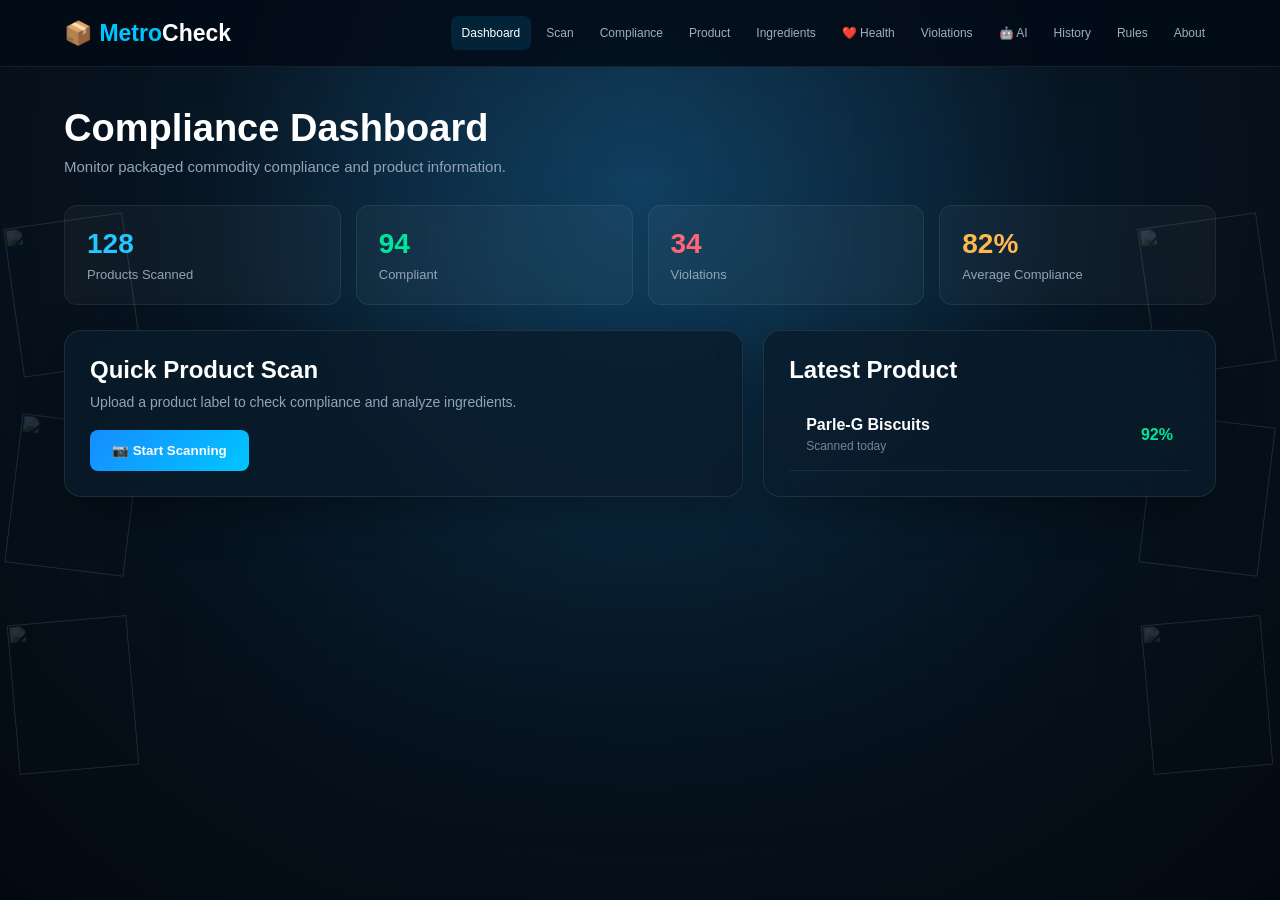
==== index.html @ 86e68cb6 "Initial commit" ====
<!DOCTYPE html>
<html lang="en">

<head>

<meta charset="UTF-8">

<meta name="viewport"
content="width=device-width, initial-scale=1.0">

<title>MetroCheck | Legal Metrology</title>


<style>

/* =====================================================
   GLOBAL
===================================================== */

* {
    margin: 0;
    padding: 0;
    box-sizing: border-box;
    font-family: Arial, Helvetica, sans-serif;
}

html {
    scroll-behavior: smooth;
}

body {

    min-height: 100vh;

    color: white;

    background:
        radial-gradient(
            circle at 50% 20%,
            #123653 0%,
            #081522 45%,
            #030910 100%
        );

    overflow-x: hidden;
}


/* =====================================================
   BACKGROUND GLOW
===================================================== */

body::before {

    content: "";

    position: fixed;

    width: 600px;
    height: 600px;

    top: 35%;
    left: 50%;

    transform: translate(-50%, -50%);

    background: rgba(0,180,255,0.08);

    filter: blur(130px);

    pointer-events: none;

    z-index: -10;
}


/* =====================================================
   PRODUCT BACKGROUND
===================================================== */

.products {

    position: fixed;

    top: 90px;
    bottom: 0;

    width: 19%;

    display: flex;

    flex-direction: column;

    justify-content: center;

    gap: 50px;

    pointer-events: none;

    z-index: -2;
}

.products.left {
    left: 1%;
}

.products.right {
    right: 1%;
    align-items: flex-end;
}

.product {

    width: 120px;
    height: 150px;

    object-fit: contain;

    opacity: 0.15;

    filter:
        drop-shadow(
            0 0 25px
            rgba(0,190,255,0.25)
        );
}

.product:nth-child(1) {
    transform: rotate(-8deg);
}

.product:nth-child(2) {
    transform: rotate(7deg);
}

.product:nth-child(3) {
    transform: rotate(-5deg);
}


/* =====================================================
   NAVBAR
===================================================== */

header {

    position: sticky;

    top: 0;

    z-index: 100;

    padding: 16px 5%;

    background:
        rgba(3,12,23,0.88);

    backdrop-filter: blur(18px);

    border-bottom:
        1px solid
        rgba(255,255,255,0.08);
}

.navbar {

    max-width: 1300px;

    margin: auto;

    display: flex;

    justify-content: space-between;

    align-items: center;

    gap: 20px;
}

.logo {

    font-size: 23px;

    font-weight: bold;

    white-space: nowrap;
}

.logo span {
    color: #00c6ff;
}

nav {

    display: flex;

    gap: 4px;

    overflow-x: auto;

    scrollbar-width: none;
}

nav::-webkit-scrollbar {
    display: none;
}

nav button {

    background: transparent;

    border: none;

    color: #9eafc2;

    padding: 10px 11px;

    border-radius: 7px;

    cursor: pointer;

    white-space: nowrap;

    font-size: 12px;

    transition: 0.25s;
}

nav button:hover,
nav button.active {

    color: white;

    background:
        rgba(0,180,255,0.12);
}


/* =====================================================
   MAIN
===================================================== */

main {

    width: 90%;

    max-width: 1200px;

    margin: 40px auto 80px;
}

.page {
    display: none;
}

.page.active {

    display: block;

    animation:
        fadeIn 0.35s ease;
}

@keyframes fadeIn {

    from {
        opacity: 0;
        transform: translateY(8px);
    }

    to {
        opacity: 1;
        transform: translateY(0);
    }
}


/* =====================================================
   TITLES
===================================================== */

.page-title {

    margin-bottom: 30px;
}

.page-title h1 {

    font-size:
        clamp(26px,5vw,38px);

    margin-bottom: 8px;
}

.page-title p {

    color: #91a5b8;

    font-size: 15px;
}


/* =====================================================
   CARDS
===================================================== */

.card {

    background:
        rgba(10,27,43,0.78);

    border:
        1px solid
        rgba(255,255,255,0.09);

    border-radius: 17px;

    padding: 25px;

    backdrop-filter: blur(20px);

    box-shadow:
        0 15px 45px
        rgba(0,0,0,0.35);

    margin-bottom: 22px;
}


/* =====================================================
   DASHBOARD STATS
===================================================== */

.stats {

    display: grid;

    grid-template-columns:
        repeat(4,1fr);

    gap: 15px;

    margin-bottom: 25px;
}

.stat {

    padding: 22px;

    background:
        rgba(255,255,255,0.035);

    border:
        1px solid
        rgba(255,255,255,0.07);

    border-radius: 13px;
}

.stat-number {

    font-size: 28px;

    font-weight: bold;

    margin-bottom: 7px;
}

.stat-label {

    color: #91a5b8;

    font-size: 13px;
}

.blue {
    color: #25c7ff;
}

.green {
    color: #00e59a;
}

.red {
    color: #ff6575;
}

.yellow {
    color: #ffb84d;
}


/* =====================================================
   DASHBOARD GRID
===================================================== */

.dashboard-grid {

    display: grid;

    grid-template-columns:
        1.5fr 1fr;

    gap: 20px;
}


/* =====================================================
   BUTTONS
===================================================== */

.btn {

    border: none;

    border-radius: 8px;

    padding: 13px 22px;

    cursor: pointer;

    font-weight: bold;

    color: white;

    transition: 0.25s;
}

.btn:hover {

    transform:
        translateY(-2px);

    filter: brightness(1.1);
}

.btn-blue {

    background:
        linear-gradient(
            135deg,
            #168cff,
            #00c6ff
        );
}

.btn-green {

    background:
        linear-gradient(
            135deg,
            #00a968,
            #00e59a
        );
}

.full {

    width: 100%;

    margin-top: 18px;
}


/* =====================================================
   SCANNER
===================================================== */

.upload-area {

    border:
        2px dashed
        rgba(50,190,255,0.4);

    border-radius: 14px;

    padding: 60px 20px;

    text-align: center;

    background:
        rgba(0,150,255,0.03);

    transition: 0.3s;
}

.upload-area:hover {

    border-color: #29c7ff;

    background:
        rgba(0,180,255,0.07);
}

.upload-icon {

    font-size: 45px;

    margin-bottom: 15px;
}

.upload-area h2 {

    margin-bottom: 8px;

    font-size: 23px;
}

.upload-area p {

    color: #91a5b8;

    margin-bottom: 23px;

    font-size: 14px;
}

input[type="file"] {
    display: none;
}

#preview {

    display: none;

    width: 100%;

    max-height: 330px;

    object-fit: contain;

    margin-top: 22px;

    border-radius: 12px;
}


/* =====================================================
   COMPLIANCE SCORE
===================================================== */

.score-box {

    display: flex;

    align-items: center;

    gap: 25px;
}

.score-circle {

    width: 125px;

    height: 125px;

    border-radius: 50%;

    display: flex;

    align-items: center;

    justify-content: center;

    background:
        conic-gradient(
            #00e59a 0deg 295deg,
            rgba(255,255,255,0.08)
            295deg 360deg
        );

    flex-shrink: 0;
}

.score-inner {

    width: 95px;

    height: 95px;

    border-radius: 50%;

    background: #0b1d2d;

    display: flex;

    align-items: center;

    justify-content: center;

    font-size: 24px;

    font-weight: bold;

    color: #00e59a;
}


/* =====================================================
   RESULT ITEMS
===================================================== */

.result-item {

    display: flex;

    justify-content: space-between;

    gap: 15px;

    padding: 15px 5px;

    border-bottom:
        1px solid
        rgba(255,255,255,0.07);

    font-size: 14px;
}

.result-item:last-child {
    border-bottom: none;
}

.status {

    font-weight: bold;

    white-space: nowrap;
}


/* =====================================================
   PRODUCT INFO
===================================================== */

.info-grid {

    display: grid;

    grid-template-columns:
        repeat(2,1fr);

    gap: 12px;
}

.info {

    padding: 17px;

    background:
        rgba(255,255,255,0.035);

    border-radius: 10px;

    border:
        1px solid
        rgba(255,255,255,0.06);
}

.info-label {

    color: #8196aa;

    font-size: 12px;

    margin-bottom: 6px;
}

.info-value {

    font-size: 15px;

    font-weight: bold;
}


/* =====================================================
   VIOLATIONS
===================================================== */

.violation {

    display: flex;

    gap: 15px;

    padding: 18px;

    margin-bottom: 12px;

    border-radius: 11px;

    background:
        rgba(255,80,95,0.055);

    border:
        1px solid
        rgba(255,80,95,0.13);
}

.violation-icon {
    font-size: 25px;
}

.violation h3 {

    font-size: 15px;

    margin-bottom: 6px;
}

.violation p {

    color: #91a5b8;

    font-size: 13px;

    line-height: 1.5;
}


/* =====================================================
   HEALTH SECTION
===================================================== */

.health-grid {

    display: grid;

    grid-template-columns:
        1fr 1.5fr;

    gap: 20px;

    margin-bottom: 20px;
}


/* HEALTH SCORE */

.health-score {

    text-align: center;

    padding: 30px;
}

.health-circle {

    width: 180px;

    height: 180px;

    border-radius: 50%;

    margin: 10px auto 20px;

    display: flex;

    align-items: center;

    justify-content: center;

    background:
        conic-gradient(
            #00e59a 0deg 259deg,
            rgba(255,255,255,0.08)
            259deg 360deg
        );
}

.health-inner {

    width: 140px;

    height: 140px;

    border-radius: 50%;

    background: #0b1d2d;

    display: flex;

    flex-direction: column;

    align-items: center;

    justify-content: center;
}

.health-number {

    font-size: 38px;

    font-weight: bold;

    color: #00e59a;
}

.health-outof {

    color: #71869a;

    font-size: 12px;
}


/* NUTRITION BARS */

.nutrition-item {

    margin-bottom: 22px;
}

.nutrition-top {

    display: flex;

    justify-content: space-between;

    margin-bottom: 8px;

    font-size: 14px;
}

.nutrition-value {

    color: #91a5b8;
}

.bar {

    height: 9px;

    border-radius: 10px;

    background:
        rgba(255,255,255,0.08);

    overflow: hidden;
}

.bar-fill {

    height: 100%;

    border-radius: 10px;

    background:
        linear-gradient(
            90deg,
            #00a968,
            #00e59a
        );
}


/* =====================================================
   INGREDIENTS
===================================================== */

.ingredients-grid {

    display: flex;

    flex-wrap: wrap;

    gap: 10px;

    margin-top: 18px;
}

.ingredient {

    padding: 10px 14px;

    border-radius: 20px;

    background:
        rgba(0,180,255,0.07);

    border:
        1px solid
        rgba(0,180,255,0.15);

    color: #bdeaff;

    font-size: 13px;

    cursor: pointer;

    transition: 0.2s;
}

.ingredient:hover {

    background:
        rgba(0,180,255,0.16);

    transform:
        translateY(-2px);
}


/* INGREDIENT EXPLANATION */

.explanation {

    margin-top: 20px;

    padding: 18px;

    background:
        rgba(255,255,255,0.035);

    border-radius: 10px;

    border-left:
        3px solid #25c7ff;
}

.explanation h3 {

    margin-bottom: 7px;
}

.explanation p {

    color: #91a5b8;

    line-height: 1.6;

    font-size: 13px;
}


/* HEALTH WARNINGS */

.health-warning {

    display: flex;

    gap: 12px;

    align-items: flex-start;

    padding: 15px;

    margin-top: 12px;

    border-radius: 10px;

    background:
        rgba(255,184,77,0.06);

    border:
        1px solid
        rgba(255,184,77,0.15);
}

.health-warning p {

    color: #aab9c8;

    font-size: 13px;

    line-height: 1.5;
}


/* =====================================================
   CHATBOT
===================================================== */

.chat {

    height: 550px;

    display: flex;

    flex-direction: column;
}

.chat-header {

    padding-bottom: 18px;

    border-bottom:
        1px solid
        rgba(255,255,255,0.08);

    margin-bottom: 15px;
}

.bot-status {

    color: #00e59a;

    font-size: 12px;

    margin-top: 5px;
}

.messages {

    flex: 1;

    overflow-y: auto;

    padding: 10px 5px;
}

.message {

    max-width: 75%;

    padding: 12px 15px;

    margin-bottom: 12px;

    border-radius: 12px;

    font-size: 14px;

    line-height: 1.5;
}

.bot {

    background:
        rgba(0,170,255,0.09);
}

.user {

    margin-left: auto;

    background:
        linear-gradient(
            135deg,
            #168cff,
            #0074d9
        );
}

.chat-input {

    display: flex;

    gap: 10px;

    margin-top: 10px;
}

.chat-input input {

    flex: 1;

    padding: 13px;

    border-radius: 8px;

    border:
        1px solid
        rgba(255,255,255,0.1);

    background:
        rgba(255,255,255,0.05);

    color: white;

    outline: none;
}

.chat-input button {

    width: 50px;

    border: none;

    border-radius: 8px;

    background: #168cff;

    color: white;

    cursor: pointer;

    font-size: 18px;
}


/* =====================================================
   HISTORY
===================================================== */

.history-item {

    display: flex;

    justify-content: space-between;

    align-items: center;

    padding: 17px;

    border-bottom:
        1px solid
        rgba(255,255,255,0.07);
}

.history-name {

    font-weight: bold;

    margin-bottom: 5px;
}

.history-date {

    color: #71869a;

    font-size: 12px;
}

.history-score {

    font-weight: bold;

    color: #00e59a;
}


/* =====================================================
   RULES
===================================================== */

.rule {

    padding: 20px;

    margin-bottom: 12px;

    background:
        rgba(255,255,255,0.035);

    border-radius: 11px;
}

.rule h3 {

    color: #25c7ff;

    font-size: 16px;

    margin-bottom: 7px;
}

.rule p {

    color: #91a5b8;

    font-size: 13px;

    line-height: 1.6;
}


/* =====================================================
   ABOUT
===================================================== */

.about {

    text-align: center;

    max-width: 800px;

    margin: auto;
}

.about-icon {

    font-size: 60px;

    margin-bottom: 20px;
}

.about h1 {

    font-size: 32px;

    margin-bottom: 15px;
}

.about p {

    color: #91a5b8;

    line-height: 1.7;

    margin-bottom: 20px;
}

.tech-list {

    display: flex;

    justify-content: center;

    flex-wrap: wrap;

    gap: 10px;
}

.tech {

    padding: 9px 14px;

    border-radius: 20px;

    background:
        rgba(0,170,255,0.08);

    color: #75d8ff;

    font-size: 12px;
}


/* =====================================================
   RESPONSIVE
===================================================== */

@media(max-width:1000px) {

    .products {
        display: none;
    }

    .stats {

        grid-template-columns:
            repeat(2,1fr);
    }

    .dashboard-grid {

        grid-template-columns: 1fr;
    }

    .health-grid {

        grid-template-columns: 1fr;
    }
}


@media(max-width:700px) {

    header {
        padding: 13px 4%;
    }

    .navbar {

        flex-direction: column;

        align-items: flex-start;
    }

    nav {
        width: 100%;
    }

    main {

        width: 94%;

        margin-top: 25px;
    }

    .card {
        padding: 20px;
    }

    .info-grid {

        grid-template-columns: 1fr;
    }

    .score-box {

        flex-direction: column;

        align-items: flex-start;
    }
}


@media(max-width:450px) {

    .stats {

        grid-template-columns: 1fr;
    }

    .logo {
        font-size: 20px;
    }

    .upload-area {
        padding: 40px 15px;
    }

    .result-item {

        flex-direction: column;

        gap: 6px;
    }

    .message {

        max-width: 90%;
    }

    .health-circle {

        width: 150px;
        height: 150px;
    }

    .health-inner {

        width: 115px;
        height: 115px;
    }
}

</style>

</head>


<body>


<!-- =====================================================
     BACKGROUND PRODUCTS
===================================================== -->

<div class="products left">

<img class="product"
src="https://images.unsplash.com/photo-1584302179602-e4c3d3fd629d?auto=format&fit=crop&w=300&q=70">

<img class="product"
src="https://images.unsplash.com/photo-1553456558-aff63285bdd1?auto=format&fit=crop&w=300&q=70">

<img class="product"
src="https://images.unsplash.com/photo-1600880292203-757bb62b4baf?auto=format&fit=crop&w=300&q=70">

</div>


<div class="products right">

<img class="product"
src="https://images.unsplash.com/photo-1556228720-195a672e8a03?auto=format&fit=crop&w=300&q=70">

<img class="product"
src="https://images.unsplash.com/photo-1571781926291-c477ebfd024b?auto=format&fit=crop&w=300&q=70">

<img class="product"
src="https://images.unsplash.com/photo-1587049352846-4a222e784d38?auto=format&fit=crop&w=300&q=70">

</div>



<!-- =====================================================
     NAVBAR
===================================================== -->

<header>

<div class="navbar">

<div class="logo">
📦 <span>Metro</span>Check
</div>


<nav>

<button class="active"
onclick="showPage('dashboard',this)">
Dashboard
</button>

<button onclick="showPage('scanner',this)">
Scan
</button>

<button onclick="showPage('compliance',this)">
Compliance
</button>

<button onclick="showPage('product',this)">
Product
</button>

<button onclick="showPage('ingredients',this)">
Ingredients
</button>

<button onclick="showPage('health',this)">
❤️ Health
</button>

<button onclick="showPage('violations',this)">
Violations
</button>

<button onclick="showPage('assistant',this)">
🤖 AI
</button>

<button onclick="showPage('history',this)">
History
</button>

<button onclick="showPage('rules',this)">
Rules
</button>

<button onclick="showPage('about',this)">
About
</button>

</nav>

</div>

</header>



<main>


<!-- =====================================================
     DASHBOARD
===================================================== -->

<section id="dashboard"
class="page active">


<div class="page-title">

<h1>
Compliance Dashboard
</h1>

<p>
Monitor packaged commodity compliance
and product information.
</p>

</div>


<div class="stats">

<div class="stat">

<div class="stat-number blue">
128
</div>

<div class="stat-label">
Products Scanned
</div>

</div>


<div class="stat">

<div class="stat-number green">
94
</div>

<div class="stat-label">
Compliant
</div>

</div>


<div class="stat">

<div class="stat-number red">
34
</div>

<div class="stat-label">
Violations
</div>

</div>


<div class="stat">

<div class="stat-number yellow">
82%
</div>

<div class="stat-label">
Average Compliance
</div>

</div>

</div>


<div class="dashboard-grid">


<div class="card">

<h2>
Quick Product Scan
</h2>

<p style="color:#91a5b8;
margin:10px 0 20px;
font-size:14px;">

Upload a product label to check
compliance and analyze ingredients.

</p>

<button class="btn btn-blue"
onclick="showPage('scanner')">

📷 Start Scanning

</button>

</div>


<div class="card">

<h2 style="margin-bottom:15px;">
Latest Product
</h2>

<div class="history-item">

<div>

<div class="history-name">
Parle-G Biscuits
</div>

<div class="history-date">
Scanned today
</div>

</div>

<div class="history-score">
92%
</div>

</div>

</div>

</div>

</section>



<!-- =====================================================
     SCANNER
===================================================== -->

<section id="scanner"
class="page">


<div class="page-title">

<h1>
Scan Product
</h1>

<p>
Upload a clear image of the product label.
</p>

</div>


<div class="card">


<div class="upload-area">

<div class="upload-icon">
📦
</div>

<h2>
Upload Product Label
</h2>

<p>
The system will extract text and analyze
the package.
</p>


<label for="productImage"
class="btn btn-blue">

📷 Choose Image

</label>


<input type="file"
id="productImage"
accept="image/*">


<img id="preview"
alt="Product Preview">

</div>


<button class="btn btn-green full"
onclick="checkProduct()">

🔍 Analyze Product

</button>

</div>

</section>



<!-- =====================================================
     COMPLIANCE
===================================================== -->

<section id="compliance"
class="page">


<div class="page-title">

<h1>
Compliance Analysis
</h1>

<p>
Legal Metrology declaration verification.
</p>

</div>


<div class="card">

<div class="score-box">

<div class="score-circle">

<div class="score-inner">
82%
</div>

</div>


<div>

<h2>
Mostly Compliant
</h2>

<p style="color:#91a5b8;
margin-top:8px;
line-height:1.5;">

Most required declarations were detected.
Some information needs verification.

</p>

</div>

</div>

</div>


<div class="card">

<h2 style="margin-bottom:15px;">
Declaration Checklist
</h2>


<div class="result-item">

<span>
Product Name
</span>

<span class="status green">
✓ Found
</span>

</div>


<div class="result-item">

<span>
MRP
</span>

<span class="status green">
✓ Found
</span>

</div>


<div class="result-item">

<span>
Net Quantity
</span>

<span class="status green">
✓ Found
</span>

</div>


<div class="result-item">

<span>
Manufacturer Details
</span>

<span class="status green">
✓ Found
</span>

</div>


<div class="result-item">

<span>
Consumer Care Details
</span>

<span class="status red">
✗ Missing
</span>

</div>


<div class="result-item">

<span>
Manufacturing Date
</span>

<span class="status yellow">
⚠ Verify
</span>

</div>

</div>

</section>



<!-- =====================================================
     PRODUCT INFO
===================================================== -->

<section id="product"
class="page">


<div class="page-title">

<h1>
Product Information
</h1>

<p>
Information extracted from the product label.
</p>

</div>


<div class="card">

<div class="info-grid">


<div class="info">

<div class="info-label">
PRODUCT NAME
</div>

<div class="info-value">
Parle-G Biscuits
</div>

</div>


<div class="info">

<div class="info-label">
CATEGORY
</div>

<div class="info-value">
Food Product
</div>

</div>


<div class="info">

<div class="info-label">
MRP
</div>

<div class="info-value">
₹10
</div>

</div>


<div class="info">

<div class="info-label">
NET QUANTITY
</div>

<div class="info-value">
79 g
</div>

</div>


<div class="info">

<div class="info-label">
MANUFACTURER
</div>

<div class="info-value">
Parle Products Pvt. Ltd.
</div>

</div>


<div class="info">

<div class="info-label">
MANUFACTURING DATE
</div>

<div class="info-value">
Detected
</div>

</div>


</div>

</div>

</section>



<!-- =====================================================
     INGREDIENTS
===================================================== -->

<section id="ingredients"
class="page">


<div class="page-title">

<h1>
🥗 Ingredients Analysis
</h1>

<p>
Ingredients detected from the product label.
</p>

</div>


<div class="card">

<h2>
Detected Ingredients
</h2>


<div class="ingredients-grid">


<div class="ingredient"
onclick="showIngredient('Wheat Flour')">
Wheat Flour
</div>


<div class="ingredient"
onclick="showIngredient('Sugar')">
Sugar
</div>


<div class="ingredient"
onclick="showIngredient('Vegetable Oil')">
Vegetable Oil
</div>


<div class="ingredient"
onclick="showIngredient('Milk Solids')">
Milk Solids
</div>


<div class="ingredient"
onclick="showIngredient('Salt')">
Salt
</div>


<div class="ingredient"
onclick="showIngredient('Raising Agents')">
Raising Agents
</div>


<div class="ingredient"
onclick="showIngredient('Emulsifier')">
Emulsifier
</div>


</div>


<div class="explanation"
id="ingredientExplanation">

<h3>
Ingredient information
</h3>

<p>
Click an ingredient above to see a
simple explanation.
</p>

</div>

</div>



<div class="card">

<h2 style="margin-bottom:15px;">
Ingredient Summary
</h2>

<p style="color:#91a5b8;
line-height:1.7;
font-size:14px;">

The product contains wheat flour as the main
ingredient along with sugar, vegetable oil,
milk solids and other processing ingredients.

</p>

</div>

</section>



<!-- =====================================================
     HEALTH
===================================================== -->

<section id="health"
class="page">


<div class="page-title">

<h1>
❤️ Health Insights
</h1>

<p>
A simple nutritional overview based on
detected ingredients and nutrition information.
</p>

</div>


<div class="health-grid">


<!-- HEALTH SCORE -->

<div class="card health-score">

<h2>
Overall Product Score
</h2>


<div class="health-circle">

<div class="health-inner">

<div class="health-number">
72
</div>

<div class="health-outof">
OUT OF 100
</div>

</div>

</div>


<h2 class="green">
Moderate
</h2>


<p style="color:#91a5b8;
font-size:13px;
margin-top:8px;
line-height:1.5;">

This score is an informational estimate
based on detected nutritional information.
It is not a medical assessment.

</p>

</div>



<!-- NUTRITION -->

<div class="card">

<h2 style="margin-bottom:25px;">
Nutritional Overview
</h2>


<div class="nutrition-item">

<div class="nutrition-top">

<span>
🍬 Sugar
</span>

<span class="nutrition-value">
Moderate
</span>

</div>

<div class="bar">

<div class="bar-fill"
style="width:65%;">
</div>

</div>

</div>


<div class="nutrition-item">

<div class="nutrition-top">

<span>
🧂 Salt
</span>

<span class="nutrition-value">
Low
</span>

</div>

<div class="bar">

<div class="bar-fill"
style="width:35%;">
</div>

</div>

</div>


<div class="nutrition-item">

<div class="nutrition-top">

<span>
🥑 Saturated Fat
</span>

<span class="nutrition-value">
Moderate
</span>

</div>

<div class="bar">

<div class="bar-fill"
style="width:55%;">
</div>

</div>

</div>


<div class="nutrition-item">

<div class="nutrition-top">

<span>
💪 Protein
</span>

<span class="nutrition-value">
Good
</span>

</div>

<div class="bar">

<div class="bar-fill"
style="width:75%;">
</div>

</div>

</div>


<div class="nutrition-item">

<div class="nutrition-top">

<span>
🌾 Fibre
</span>

<span class="nutrition-value">
Moderate
</span>

</div>

<div class="bar">

<div class="bar-fill"
style="width:50%;">
</div>

</div>

</div>

</div>

</div>



<!-- HEALTH WARNINGS -->

<div class="card">

<h2>
⚠️ Things to Know
</h2>


<div class="health-warning">

<div>
🍬
</div>

<div>

<strong>
Added Sugar
</strong>

<p>
Sugar is present in the ingredient list.
Consumers may want to consider portion size
and overall dietary intake.
</p>

</div>

</div>


<div class="health-warning">

<div>
🌾
</div>

<div>

<strong>
Contains Wheat
</strong>

<p>
The product contains wheat ingredients.
This may be relevant for people with
specific dietary restrictions or allergies.
</p>

</div>

</div>


<div class="health-warning">

<div>
🥛
</div>

<div>

<strong>
Milk Ingredients
</strong>

<p>
Milk solids were detected in the ingredient list.
</p>

</div>

</div>

</div>



<!-- PRODUCT SUMMARY -->

<div class="card">

<h2 style="margin-bottom:12px;">
💡 Product Summary
</h2>

<p style="color:#91a5b8;
line-height:1.7;
font-size:14px;">

Based on the currently detected information,
this product has moderate sugar and fat levels,
while protein content is relatively better.
The score is intended only as a quick consumer
information tool and should not be treated as
medical or dietary advice.

</p>

</div>

</section>



<!-- =====================================================
     VIOLATIONS
===================================================== -->

<section id="violations"
class="page">


<div class="page-title">

<h1>
Detected Violations
</h1>

<p>
Potential packaging compliance issues.
</p>

</div>


<div class="card">


<div class="violation">

<div class="violation-icon">
❌
</div>

<div>

<h3>
Consumer Care Details
</h3>

<p>
Required consumer-care information
could not be detected.
</p>

</div>

</div>


<div class="violation">

<div class="violation-icon">
⚠️
</div>

<div>

<h3>
Manufacturing Date
</h3>

<p>
Date information was detected but
requires verification.
</p>

</div>

</div>


</div>

</section>



<!-- =====================================================
     AI ASSISTANT
===================================================== -->

<section id="assistant"
class="page">


<div class="page-title">

<h1>
🤖 AI Legal Metrology Assistant
</h1>

<p>
Ask questions about your product,
ingredients or compliance results.
</p>

</div>


<div class="card chat">


<div class="chat-header">

<h2>
MetroCheck Assistant
</h2>

<div class="bot-status">
● Online
</div>

</div>


<div class="messages"
id="messages">


<div class="message bot">

Hello! 👋

<br><br>

I can help explain your product's
compliance results and ingredients.

<br><br>

Try asking:

<br>
• Why did this product fail?
<br>
• What is MRP?
<br>
• What does this ingredient do?
<br>
• Is the sugar level high?

</div>

</div>


<div class="chat-input">

<input
type="text"
id="chatInput"
placeholder="Ask something..."
>

<button onclick="sendMessage()">
➤
</button>

</div>

</div>

</section>



<!-- =====================================================
     HISTORY
===================================================== -->

<section id="history"
class="page">


<div class="page-title">

<h1>
Scan History
</h1>

<p>
Previously analyzed products.
</p>

</div>


<div class="card">


<div class="history-item">

<div>

<div class="history-name">
Parle-G Biscuits
</div>

<div class="history-date">
September 2, 2026
</div>

</div>

<div class="history-score">
92%
</div>

</div>


<div class="history-item">

<div>

<div class="history-name">
Shampoo
</div>

<div class="history-date">
September 1, 2026
</div>

</div>

<div class="yellow">
71%
</div>

</div>


<div class="history-item">

<div>

<div class="history-name">
Packaged Rice
</div>

<div class="history-date">
August 30, 2026
</div>

</div>

<div class="history-score">
100%
</div>

</div>

</div>

</section>



<!-- =====================================================
     RULES
===================================================== -->

<section id="rules"
class="page">


<div class="page-title">

<h1>
Legal Metrology Guidelines
</h1>

<p>
Important package declarations checked
by MetroCheck.
</p>

</div>


<div class="card">


<div class="rule">

<h3>
01 — Product Name
</h3>

<p>
The package should clearly identify the
name or description of the commodity.
</p>

</div>


<div class="rule">

<h3>
02 — Net Quantity
</h3>

<p>
The net quantity should be declared using
the appropriate unit of measurement.
</p>

</div>


<div class="rule">

<h3>
03 — Maximum Retail Price
</h3>

<p>
The maximum retail sale price should be
declared in the required manner.
</p>

</div>


<div class="rule">

<h3>
04 — Manufacturer / Packer
</h3>

<p>
Required manufacturer, packer or importer
details should be available.
</p>

</div>


<div class="rule">

<h3>
05 — Consumer Information
</h3>

<p>
Appropriate consumer-care information
should be declared where required.
</p>

</div>

</div>

</section>



<!-- =====================================================
     ABOUT
===================================================== -->

<section id="about"
class="page">


<div class="card about">


<div class="about-icon">
📦
</div>


<h1>
MetroCheck
</h1>


<p>

MetroCheck is a software prototype designed
to assist with packaged commodity compliance.

<br><br>

The system uses OCR to extract information
from product labels and analyzes the extracted
data using compliance rules.

It also provides additional consumer information
about detected ingredients and nutrition.

</p>


<div class="tech-list">

<div class="tech">
HTML
</div>

<div class="tech">
CSS
</div>

<div class="tech">
JavaScript
</div>

<div class="tech">
Python
</div>

<div class="tech">
FastAPI
</div>

<div class="tech">
EasyOCR
</div>

<div class="tech">
AI
</div>

</div>

</div>

</section>


</main>



<script>

/* =====================================================
   NAVIGATION
===================================================== */

function showPage(pageId,button) {


    const pages =
        document.querySelectorAll(".page");


    pages.forEach(function(page) {

        page.classList.remove("active");

    });


    document
        .getElementById(pageId)
        .classList.add("active");


    const buttons =
        document.querySelectorAll("nav button");


    buttons.forEach(function(btn) {

        btn.classList.remove("active");

    });


    if(button) {

        button.classList.add("active");

    }


    window.scrollTo({

        top:0,

        behavior:"smooth"

    });

}



/* =====================================================
   IMAGE PREVIEW
===================================================== */

document
.getElementById("productImage")
.addEventListener(
"change",
function(event) {


    const file =
        event.target.files[0];


    if(file) {


        const preview =
            document.getElementById("preview");


        preview.src =
            URL.createObjectURL(file);


        preview.style.display =
            "block";

    }

});



/* =====================================================
   SCAN BUTTON
===================================================== */

function checkProduct() {


    const file =
        document
        .getElementById("productImage")
        .files[0];


    if(!file) {

        alert(
            "Please upload a product image first."
        );

        return;

    }


    showPage("compliance");

}



/* =====================================================
   INGREDIENT EXPLANATIONS
===================================================== */

function showIngredient(name) {


    const explanation =
        document
        .getElementById(
            "ingredientExplanation"
        );


    const information = {


        "Wheat Flour":
        "A flour made from wheat and commonly used as the main structure-forming ingredient in biscuits and baked products.",


        "Sugar":
        "Sugar provides sweetness and contributes carbohydrates. The nutritional impact depends on the quantity consumed.",


        "Vegetable Oil":
        "Vegetable oils provide fat and are commonly used to improve texture and taste.",


        "Milk Solids":
        "Milk-derived ingredients can contribute protein, carbohydrates and minerals. They may also be relevant to people with milk allergies.",


        "Salt":
        "Salt is commonly used for taste and food formulation. Excessive sodium intake can be a dietary concern.",


        "Raising Agents":
        "Raising agents help baked products develop their texture and volume during processing.",


        "Emulsifier":
        "Emulsifiers help ingredients such as water and oil remain properly mixed and can improve product texture."

    };


    explanation.innerHTML = `

        <h3>
            ${name}
        </h3>

        <p>
            ${information[name]}
        </p>

    `;

}



/* =====================================================
   DEMO CHATBOT
===================================================== */

function sendMessage() {


    const input =
        document
        .getElementById("chatInput");


    const text =
        input.value.trim();


    if(text === "") {

        return;

    }


    const messages =
        document
        .getElementById("messages");


    const userMessage =
        document.createElement("div");


    userMessage.className =
        "message user";


    userMessage.textContent =
        text;


    messages.appendChild(
        userMessage
    );


    input.value = "";


    setTimeout(function() {


        const botMessage =
            document.createElement("div");


        botMessage.className =
            "message bot";


        botMessage.textContent =

            "This is currently a demo response. " +

            "Once the backend and AI service are connected, " +

            "I will be able to answer questions using the " +

            "actual OCR and compliance results of the scanned product.";


        messages.appendChild(
            botMessage
        );


        messages.scrollTop =
            messages.scrollHeight;


    },600);

}



/* ENTER KEY FOR CHAT */

document
.getElementById("chatInput")
.addEventListener(
"keypress",
function(event) {


    if(event.key === "Enter") {

        sendMessage();

    }

});


</script>


</body>

</html>
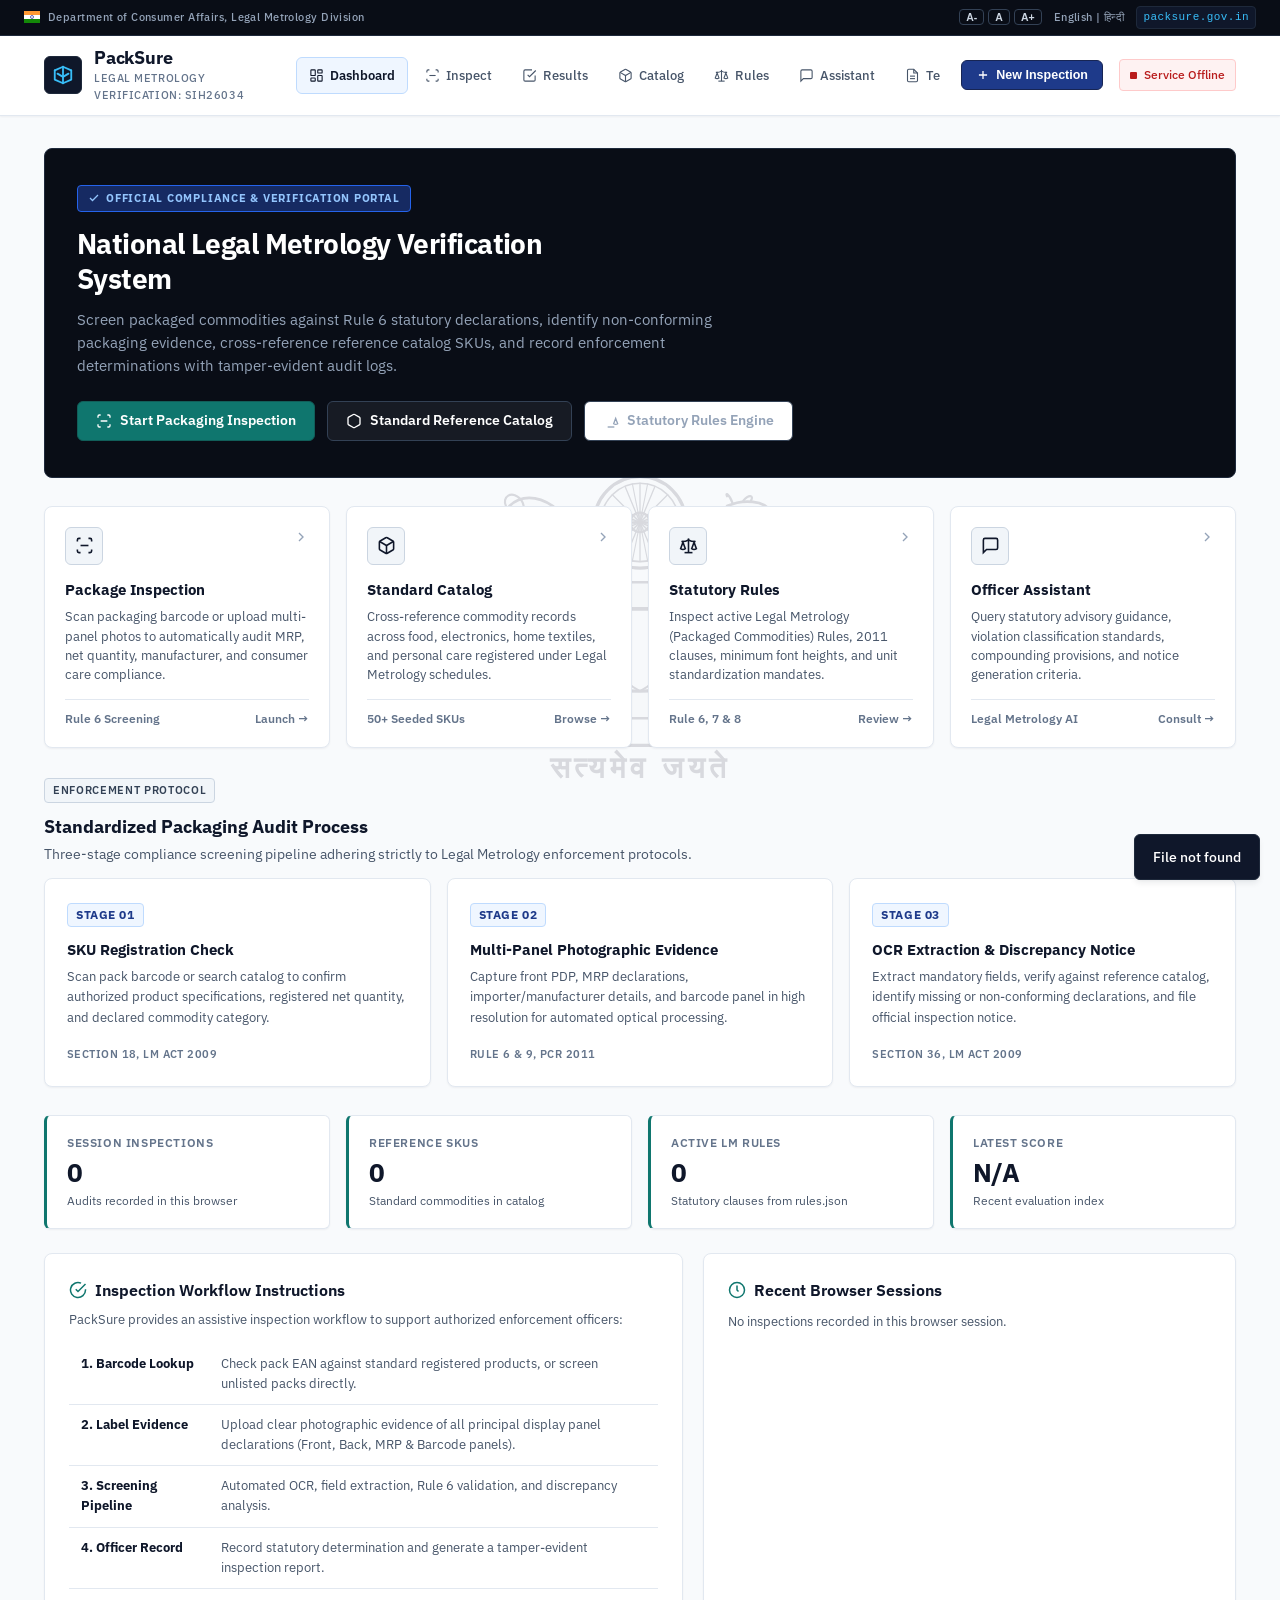
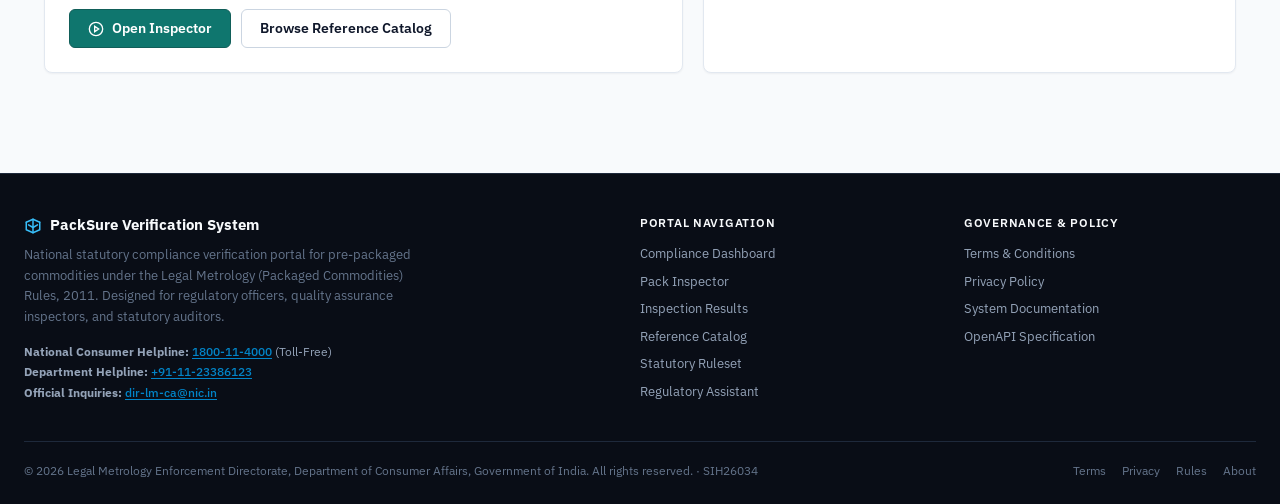
==== commit a59a2de8: "feat: modernize government portal UI, multi-image evidence capture, and compliance fixes" ====
--- a/index.html
+++ b/index.html
@@ -1,3082 +1,826 @@
-
 <!DOCTYPE html>
 <html lang="en">
-
 <head>
-
-<meta charset="UTF-8">
-
-<meta name="viewport"
-content="width=device-width, initial-scale=1.0">
-
-<title>MetroCheck | Legal Metrology</title>
-
-
-<style>
-
-/* =====================================================
-   GLOBAL
-===================================================== */
-
-* {
-    margin: 0;
-    padding: 0;
-    box-sizing: border-box;
-    font-family: Arial, Helvetica, sans-serif;
-}
-
-html {
-    scroll-behavior: smooth;
-}
-
-body {
-
-    min-height: 100vh;
-
-    color: white;
-
-    background:
-        radial-gradient(
-            circle at 50% 20%,
-            #123653 0%,
-            #081522 45%,
-            #030910 100%
-        );
-
-    overflow-x: hidden;
-}
-
-
-/* =====================================================
-   BACKGROUND GLOW
-===================================================== */
-
-body::before {
-
-    content: "";
-
-    position: fixed;
-
-    width: 600px;
-    height: 600px;
-
-    top: 35%;
-    left: 50%;
-
-    transform: translate(-50%, -50%);
-
-    background: rgba(0,180,255,0.08);
-
-    filter: blur(130px);
-
-    pointer-events: none;
-
-    z-index: -10;
-}
-
-
-/* =====================================================
-   PRODUCT BACKGROUND
-===================================================== */
-
-.products {
-
-    position: fixed;
-
-    top: 90px;
-    bottom: 0;
-
-    width: 19%;
-
-    display: flex;
-
-    flex-direction: column;
-
-    justify-content: center;
-
-    gap: 50px;
-
-    pointer-events: none;
-
-    z-index: -2;
-}
-
-.products.left {
-    left: 1%;
-}
-
-.products.right {
-    right: 1%;
-    align-items: flex-end;
-}
-
-.product {
-
-    width: 120px;
-    height: 150px;
-
-    object-fit: contain;
-
-    opacity: 0.15;
-
-    filter:
-        drop-shadow(
-            0 0 25px
-            rgba(0,190,255,0.25)
-        );
-}
-
-.product:nth-child(1) {
-    transform: rotate(-8deg);
-}
-
-.product:nth-child(2) {
-    transform: rotate(7deg);
-}
-
-.product:nth-child(3) {
-    transform: rotate(-5deg);
-}
-
-
-/* =====================================================
-   NAVBAR
-===================================================== */
-
-header {
-
-    position: sticky;
-
-    top: 0;
-
-    z-index: 100;
-
-    padding: 16px 5%;
-
-    background:
-        rgba(3,12,23,0.88);
-
-    backdrop-filter: blur(18px);
-
-    border-bottom:
-        1px solid
-        rgba(255,255,255,0.08);
-}
-
-.navbar {
-
-    max-width: 1300px;
-
-    margin: auto;
-
-    display: flex;
-
-    justify-content: space-between;
-
-    align-items: center;
-
-    gap: 20px;
-}
-
-.logo {
-
-    font-size: 23px;
-
-    font-weight: bold;
-
-    white-space: nowrap;
-}
-
-.logo span {
-    color: #00c6ff;
-}
-
-nav {
-
-    display: flex;
-
-    gap: 4px;
-
-    overflow-x: auto;
-
-    scrollbar-width: none;
-}
-
-nav::-webkit-scrollbar {
-    display: none;
-}
-
-nav button {
-
-    background: transparent;
-
-    border: none;
-
-    color: #9eafc2;
-
-    padding: 10px 11px;
-
-    border-radius: 7px;
-
-    cursor: pointer;
-
-    white-space: nowrap;
-
-    font-size: 12px;
-
-    transition: 0.25s;
-}
-
-nav button:hover,
-nav button.active {
-
-    color: white;
-
-    background:
-        rgba(0,180,255,0.12);
-}
-
-
-/* =====================================================
-   MAIN
-===================================================== */
-
-main {
-
-    width: 90%;
-
-    max-width: 1200px;
-
-    margin: 40px auto 80px;
-}
-
-.page {
-    display: none;
-}
-
-.page.active {
-
-    display: block;
-
-    animation:
-        fadeIn 0.35s ease;
-}
-
-@keyframes fadeIn {
-
-    from {
-        opacity: 0;
-        transform: translateY(8px);
-    }
-
-    to {
-        opacity: 1;
-        transform: translateY(0);
-    }
-}
-
-
-/* =====================================================
-   TITLES
-===================================================== */
-
-.page-title {
-
-    margin-bottom: 30px;
-}
-
-.page-title h1 {
-
-    font-size:
-        clamp(26px,5vw,38px);
-
-    margin-bottom: 8px;
-}
-
-.page-title p {
-
-    color: #91a5b8;
-
-    font-size: 15px;
-}
-
-
-/* =====================================================
-   CARDS
-===================================================== */
-
-.card {
-
-    background:
-        rgba(10,27,43,0.78);
-
-    border:
-        1px solid
-        rgba(255,255,255,0.09);
-
-    border-radius: 17px;
-
-    padding: 25px;
-
-    backdrop-filter: blur(20px);
-
-    box-shadow:
-        0 15px 45px
-        rgba(0,0,0,0.35);
-
-    margin-bottom: 22px;
-}
-
-
-/* =====================================================
-   DASHBOARD STATS
-===================================================== */
-
-.stats {
-
-    display: grid;
-
-    grid-template-columns:
-        repeat(4,1fr);
-
-    gap: 15px;
-
-    margin-bottom: 25px;
-}
-
-.stat {
-
-    padding: 22px;
-
-    background:
-        rgba(255,255,255,0.035);
-
-    border:
-        1px solid
-        rgba(255,255,255,0.07);
-
-    border-radius: 13px;
-}
-
-.stat-number {
-
-    font-size: 28px;
-
-    font-weight: bold;
-
-    margin-bottom: 7px;
-}
-
-.stat-label {
-
-    color: #91a5b8;
-
-    font-size: 13px;
-}
-
-.blue {
-    color: #25c7ff;
-}
-
-.green {
-    color: #00e59a;
-}
-
-.red {
-    color: #ff6575;
-}
-
-.yellow {
-    color: #ffb84d;
-}
-
-
-/* =====================================================
-   DASHBOARD GRID
-===================================================== */
-
-.dashboard-grid {
-
-    display: grid;
-
-    grid-template-columns:
-        1.5fr 1fr;
-
-    gap: 20px;
-}
-
-
-/* =====================================================
-   BUTTONS
-===================================================== */
-
-.btn {
-
-    border: none;
-
-    border-radius: 8px;
-
-    padding: 13px 22px;
-
-    cursor: pointer;
-
-    font-weight: bold;
-
-    color: white;
-
-    transition: 0.25s;
-}
-
-.btn:hover {
-
-    transform:
-        translateY(-2px);
-
-    filter: brightness(1.1);
-}
-
-.btn-blue {
-
-    background:
-        linear-gradient(
-            135deg,
-            #168cff,
-            #00c6ff
-        );
-}
-
-.btn-green {
-
-    background:
-        linear-gradient(
-            135deg,
-            #00a968,
-            #00e59a
-        );
-}
-
-.full {
-
-    width: 100%;
-
-    margin-top: 18px;
-}
-
-
-/* =====================================================
-   SCANNER
-===================================================== */
-
-.upload-area {
-
-    border:
-        2px dashed
-        rgba(50,190,255,0.4);
-
-    border-radius: 14px;
-
-    padding: 60px 20px;
-
-    text-align: center;
-
-    background:
-        rgba(0,150,255,0.03);
-
-    transition: 0.3s;
-}
-
-.upload-area:hover {
-
-    border-color: #29c7ff;
-
-    background:
-        rgba(0,180,255,0.07);
-}
-
-.upload-icon {
-
-    font-size: 45px;
-
-    margin-bottom: 15px;
-}
-
-.upload-area h2 {
-
-    margin-bottom: 8px;
-
-    font-size: 23px;
-}
-
-.upload-area p {
-
-    color: #91a5b8;
-
-    margin-bottom: 23px;
-
-    font-size: 14px;
-}
-
-input[type="file"] {
-    display: none;
-}
-
-#preview {
-
-    display: none;
-
-    width: 100%;
-
-    max-height: 330px;
-
-    object-fit: contain;
-
-    margin-top: 22px;
-
-    border-radius: 12px;
-}
-
-
-/* =====================================================
-   COMPLIANCE SCORE
-===================================================== */
-
-.score-box {
-
-    display: flex;
-
-    align-items: center;
-
-    gap: 25px;
-}
-
-.score-circle {
-
-    width: 125px;
-
-    height: 125px;
-
-    border-radius: 50%;
-
-    display: flex;
-
-    align-items: center;
-
-    justify-content: center;
-
-    background:
-        conic-gradient(
-            #00e59a 0deg 295deg,
-            rgba(255,255,255,0.08)
-            295deg 360deg
-        );
-
-    flex-shrink: 0;
-}
-
-.score-inner {
-
-    width: 95px;
-
-    height: 95px;
-
-    border-radius: 50%;
-
-    background: #0b1d2d;
-
-    display: flex;
-
-    align-items: center;
-
-    justify-content: center;
-
-    font-size: 24px;
-
-    font-weight: bold;
-
-    color: #00e59a;
-}
-
-
-/* =====================================================
-   RESULT ITEMS
-===================================================== */
-
-.result-item {
-
-    display: flex;
-
-    justify-content: space-between;
-
-    gap: 15px;
-
-    padding: 15px 5px;
-
-    border-bottom:
-        1px solid
-        rgba(255,255,255,0.07);
-
-    font-size: 14px;
-}
-
-.result-item:last-child {
-    border-bottom: none;
-}
-
-.status {
-
-    font-weight: bold;
-
-    white-space: nowrap;
-}
-
-
-/* =====================================================
-   PRODUCT INFO
-===================================================== */
-
-.info-grid {
-
-    display: grid;
-
-    grid-template-columns:
-        repeat(2,1fr);
-
-    gap: 12px;
-}
-
-.info {
-
-    padding: 17px;
-
-    background:
-        rgba(255,255,255,0.035);
-
-    border-radius: 10px;
-
-    border:
-        1px solid
-        rgba(255,255,255,0.06);
-}
-
-.info-label {
-
-    color: #8196aa;
-
-    font-size: 12px;
-
-    margin-bottom: 6px;
-}
-
-.info-value {
-
-    font-size: 15px;
-
-    font-weight: bold;
-}
-
-
-/* =====================================================
-   VIOLATIONS
-===================================================== */
-
-.violation {
-
-    display: flex;
-
-    gap: 15px;
-
-    padding: 18px;
-
-    margin-bottom: 12px;
-
-    border-radius: 11px;
-
-    background:
-        rgba(255,80,95,0.055);
-
-    border:
-        1px solid
-        rgba(255,80,95,0.13);
-}
-
-.violation-icon {
-    font-size: 25px;
-}
-
-.violation h3 {
-
-    font-size: 15px;
-
-    margin-bottom: 6px;
-}
-
-.violation p {
-
-    color: #91a5b8;
-
-    font-size: 13px;
-
-    line-height: 1.5;
-}
-
-
-/* =====================================================
-   HEALTH SECTION
-===================================================== */
-
-.health-grid {
-
-    display: grid;
-
-    grid-template-columns:
-        1fr 1.5fr;
-
-    gap: 20px;
-
-    margin-bottom: 20px;
-}
-
-
-/* HEALTH SCORE */
-
-.health-score {
-
-    text-align: center;
-
-    padding: 30px;
-}
-
-.health-circle {
-
-    width: 180px;
-
-    height: 180px;
-
-    border-radius: 50%;
-
-    margin: 10px auto 20px;
-
-    display: flex;
-
-    align-items: center;
-
-    justify-content: center;
-
-    background:
-        conic-gradient(
-            #00e59a 0deg 259deg,
-            rgba(255,255,255,0.08)
-            259deg 360deg
-        );
-}
-
-.health-inner {
-
-    width: 140px;
-
-    height: 140px;
-
-    border-radius: 50%;
-
-    background: #0b1d2d;
-
-    display: flex;
-
-    flex-direction: column;
-
-    align-items: center;
-
-    justify-content: center;
-}
-
-.health-number {
-
-    font-size: 38px;
-
-    font-weight: bold;
-
-    color: #00e59a;
-}
-
-.health-outof {
-
-    color: #71869a;
-
-    font-size: 12px;
-}
-
-
-/* NUTRITION BARS */
-
-.nutrition-item {
-
-    margin-bottom: 22px;
-}
-
-.nutrition-top {
-
-    display: flex;
-
-    justify-content: space-between;
-
-    margin-bottom: 8px;
-
-    font-size: 14px;
-}
-
-.nutrition-value {
-
-    color: #91a5b8;
-}
-
-.bar {
-
-    height: 9px;
-
-    border-radius: 10px;
-
-    background:
-        rgba(255,255,255,0.08);
-
-    overflow: hidden;
-}
-
-.bar-fill {
-
-    height: 100%;
-
-    border-radius: 10px;
-
-    background:
-        linear-gradient(
-            90deg,
-            #00a968,
-            #00e59a
-        );
-}
-
-
-/* =====================================================
-   INGREDIENTS
-===================================================== */
-
-.ingredients-grid {
-
-    display: flex;
-
-    flex-wrap: wrap;
-
-    gap: 10px;
-
-    margin-top: 18px;
-}
-
-.ingredient {
-
-    padding: 10px 14px;
-
-    border-radius: 20px;
-
-    background:
-        rgba(0,180,255,0.07);
-
-    border:
-        1px solid
-        rgba(0,180,255,0.15);
-
-    color: #bdeaff;
-
-    font-size: 13px;
-
-    cursor: pointer;
-
-    transition: 0.2s;
-}
-
-.ingredient:hover {
-
-    background:
-        rgba(0,180,255,0.16);
-
-    transform:
-        translateY(-2px);
-}
-
-
-/* INGREDIENT EXPLANATION */
-
-.explanation {
-
-    margin-top: 20px;
-
-    padding: 18px;
-
-    background:
-        rgba(255,255,255,0.035);
-
-    border-radius: 10px;
-
-    border-left:
-        3px solid #25c7ff;
-}
-
-.explanation h3 {
-
-    margin-bottom: 7px;
-}
-
-.explanation p {
-
-    color: #91a5b8;
-
-    line-height: 1.6;
-
-    font-size: 13px;
-}
-
-
-/* HEALTH WARNINGS */
-
-.health-warning {
-
-    display: flex;
-
-    gap: 12px;
-
-    align-items: flex-start;
-
-    padding: 15px;
-
-    margin-top: 12px;
-
-    border-radius: 10px;
-
-    background:
-        rgba(255,184,77,0.06);
-
-    border:
-        1px solid
-        rgba(255,184,77,0.15);
-}
-
-.health-warning p {
-
-    color: #aab9c8;
-
-    font-size: 13px;
-
-    line-height: 1.5;
-}
-
-
-/* =====================================================
-   CHATBOT
-===================================================== */
-
-.chat {
-
-    height: 550px;
-
-    display: flex;
-
-    flex-direction: column;
-}
-
-.chat-header {
-
-    padding-bottom: 18px;
-
-    border-bottom:
-        1px solid
-        rgba(255,255,255,0.08);
-
-    margin-bottom: 15px;
-}
-
-.bot-status {
-
-    color: #00e59a;
-
-    font-size: 12px;
-
-    margin-top: 5px;
-}
-
-.messages {
-
-    flex: 1;
-
-    overflow-y: auto;
-
-    padding: 10px 5px;
-}
-
-.message {
-
-    max-width: 75%;
-
-    padding: 12px 15px;
-
-    margin-bottom: 12px;
-
-    border-radius: 12px;
-
-    font-size: 14px;
-
-    line-height: 1.5;
-}
-
-.bot {
-
-    background:
-        rgba(0,170,255,0.09);
-}
-
-.user {
-
-    margin-left: auto;
-
-    background:
-        linear-gradient(
-            135deg,
-            #168cff,
-            #0074d9
-        );
-}
-
-.chat-input {
-
-    display: flex;
-
-    gap: 10px;
-
-    margin-top: 10px;
-}
-
-.chat-input input {
-
-    flex: 1;
-
-    padding: 13px;
-
-    border-radius: 8px;
-
-    border:
-        1px solid
-        rgba(255,255,255,0.1);
-
-    background:
-        rgba(255,255,255,0.05);
-
-    color: white;
-
-    outline: none;
-}
-
-.chat-input button {
-
-    width: 50px;
-
-    border: none;
-
-    border-radius: 8px;
-
-    background: #168cff;
-
-    color: white;
-
-    cursor: pointer;
-
-    font-size: 18px;
-}
-
-
-/* =====================================================
-   HISTORY
-===================================================== */
-
-.history-item {
-
-    display: flex;
-
-    justify-content: space-between;
-
-    align-items: center;
-
-    padding: 17px;
-
-    border-bottom:
-        1px solid
-        rgba(255,255,255,0.07);
-}
-
-.history-name {
-
-    font-weight: bold;
-
-    margin-bottom: 5px;
-}
-
-.history-date {
-
-    color: #71869a;
-
-    font-size: 12px;
-}
-
-.history-score {
-
-    font-weight: bold;
-
-    color: #00e59a;
-}
-
-
-/* =====================================================
-   RULES
-===================================================== */
-
-.rule {
-
-    padding: 20px;
-
-    margin-bottom: 12px;
-
-    background:
-        rgba(255,255,255,0.035);
-
-    border-radius: 11px;
-}
-
-.rule h3 {
-
-    color: #25c7ff;
-
-    font-size: 16px;
-
-    margin-bottom: 7px;
-}
-
-.rule p {
-
-    color: #91a5b8;
-
-    font-size: 13px;
-
-    line-height: 1.6;
-}
-
-
-/* =====================================================
-   ABOUT
-===================================================== */
-
-.about {
-
-    text-align: center;
-
-    max-width: 800px;
-
-    margin: auto;
-}
-
-.about-icon {
-
-    font-size: 60px;
-
-    margin-bottom: 20px;
-}
-
-.about h1 {
-
-    font-size: 32px;
-
-    margin-bottom: 15px;
-}
-
-.about p {
-
-    color: #91a5b8;
-
-    line-height: 1.7;
-
-    margin-bottom: 20px;
-}
-
-.tech-list {
-
-    display: flex;
-
-    justify-content: center;
-
-    flex-wrap: wrap;
-
-    gap: 10px;
-}
-
-.tech {
-
-    padding: 9px 14px;
-
-    border-radius: 20px;
-
-    background:
-        rgba(0,170,255,0.08);
-
-    color: #75d8ff;
-
-    font-size: 12px;
-}
-
-
-/* =====================================================
-   RESPONSIVE
-===================================================== */
-
-@media(max-width:1000px) {
-
-    .products {
-        display: none;
-    }
-
-    .stats {
-
-        grid-template-columns:
-            repeat(2,1fr);
-    }
-
-    .dashboard-grid {
-
-        grid-template-columns: 1fr;
-    }
-
-    .health-grid {
-
-        grid-template-columns: 1fr;
-    }
-}
-
-
-@media(max-width:700px) {
-
-    header {
-        padding: 13px 4%;
-    }
-
-    .navbar {
-
-        flex-direction: column;
-
-        align-items: flex-start;
-    }
-
-    nav {
-        width: 100%;
-    }
-
-    main {
-
-        width: 94%;
-
-        margin-top: 25px;
-    }
-
-    .card {
-        padding: 20px;
-    }
-
-    .info-grid {
-
-        grid-template-columns: 1fr;
-    }
-
-    .score-box {
-
-        flex-direction: column;
-
-        align-items: flex-start;
-    }
-}
-
-
-@media(max-width:450px) {
-
-    .stats {
-
-        grid-template-columns: 1fr;
-    }
-
-    .logo {
-        font-size: 20px;
-    }
-
-    .upload-area {
-        padding: 40px 15px;
-    }
-
-    .result-item {
-
-        flex-direction: column;
-
-        gap: 6px;
-    }
-
-    .message {
-
-        max-width: 90%;
-    }
-
-    .health-circle {
-
-        width: 150px;
-        height: 150px;
-    }
-
-    .health-inner {
-
-        width: 115px;
-        height: 115px;
-    }
-}
-
-</style>
-
+  <meta charset="UTF-8" />
+  <meta name="viewport" content="width=device-width, initial-scale=1.0, viewport-fit=cover" />
+  <title>PackSure - Legal Metrology Verification System</title>
+  <meta name="description" content="Official Legal Metrology compliance screening portal for pre-packaged commodities under the Legal Metrology (Packaged Commodities) Rules, 2011. Automated barcode lookup, OCR declaration extraction, and rule verification." />
+  <meta name="keywords" content="Legal Metrology, Packaged Commodities Rules 2011, PackSure, Department of Consumer Affairs, MRP verification, Net quantity, SIH26034" />
+  <meta name="application-name" content="PackSure" />
+  <meta name="theme-color" content="#090d16" />
+  <meta name="robots" content="index, follow" />
+  <link rel="canonical" href="https://packsure.gov.in" />
+  <meta property="og:title" content="PackSure - Legal Metrology Verification System" />
+  <meta property="og:description" content="Official statutory compliance screening and declaration verification for packaged commodities under Indian Legal Metrology Rules." />
+  <meta property="og:url" content="https://packsure.gov.in" />
+  <meta property="og:type" content="website" />
+  <link rel="icon" type="image/svg+xml" href="./frontend/favicon.svg" />
+  <link rel="preconnect" href="https://fonts.googleapis.com" />
+  <link rel="preconnect" href="https://fonts.gstatic.com" crossorigin />
+  <link href="https://fonts.googleapis.com/css2?family=IBM+Plex+Sans:wght@400;500;600;700&display=swap" rel="stylesheet" />
+  <link rel="stylesheet" href="./frontend/styles.css?v=7" />
 </head>
-
-
 <body>
-
-
-<!-- =====================================================
-     BACKGROUND PRODUCTS
-===================================================== -->
-
-<div class="products left">
-
-<img class="product"
-src="https://images.unsplash.com/photo-1584302179602-e4c3d3fd629d?auto=format&fit=crop&w=300&q=70">
-
-<img class="product"
-src="https://images.unsplash.com/photo-1553456558-aff63285bdd1?auto=format&fit=crop&w=300&q=70">
-
-<img class="product"
-src="https://images.unsplash.com/photo-1600880292203-757bb62b4baf?auto=format&fit=crop&w=300&q=70">
-
-</div>
-
-
-<div class="products right">
-
-<img class="product"
-src="https://images.unsplash.com/photo-1556228720-195a672e8a03?auto=format&fit=crop&w=300&q=70">
-
-<img class="product"
-src="https://images.unsplash.com/photo-1571781926291-c477ebfd024b?auto=format&fit=crop&w=300&q=70">
-
-<img class="product"
-src="https://images.unsplash.com/photo-1587049352846-4a222e784d38?auto=format&fit=crop&w=300&q=70">
-
-</div>
-
-
-
-<!-- =====================================================
-     NAVBAR
-===================================================== -->
-
-<header>
-
-<div class="navbar">
-
-<div class="logo">
-📦 <span>Metro</span>Check
-</div>
-
-
-<nav>
-
-<button class="active"
-onclick="showPage('dashboard',this)">
-Dashboard
-</button>
-
-<button onclick="showPage('scanner',this)">
-Scan
-</button>
-
-<button onclick="showPage('compliance',this)">
-Compliance
-</button>
-
-<button onclick="showPage('product',this)">
-Product
-</button>
-
-<button onclick="showPage('ingredients',this)">
-Ingredients
-</button>
-
-<button onclick="showPage('health',this)">
-❤️ Health
-</button>
-
-<button onclick="showPage('violations',this)">
-Violations
-</button>
-
-<button onclick="showPage('assistant',this)">
-🤖 AI
-</button>
-
-<button onclick="showPage('history',this)">
-History
-</button>
-
-<button onclick="showPage('rules',this)">
-Rules
-</button>
-
-<button onclick="showPage('about',this)">
-About
-</button>
-
-</nav>
-
-</div>
-
-</header>
-
-
-
-<main>
-
-
-<!-- =====================================================
-     DASHBOARD
-===================================================== -->
-
-<section id="dashboard"
-class="page active">
-
-
-<div class="page-title">
-
-<h1>
-Compliance Dashboard
-</h1>
-
-<p>
-Monitor packaged commodity compliance
-and product information.
-</p>
-
-</div>
-
-
-<div class="stats">
-
-<div class="stat">
-
-<div class="stat-number blue">
-128
-</div>
-
-<div class="stat-label">
-Products Scanned
-</div>
-
-</div>
-
-
-<div class="stat">
-
-<div class="stat-number green">
-94
-</div>
-
-<div class="stat-label">
-Compliant
-</div>
-
-</div>
-
-
-<div class="stat">
-
-<div class="stat-number red">
-34
-</div>
-
-<div class="stat-label">
-Violations
-</div>
-
-</div>
-
-
-<div class="stat">
-
-<div class="stat-number yellow">
-82%
-</div>
-
-<div class="stat-label">
-Average Compliance
-</div>
-
-</div>
-
-</div>
-
-
-<div class="dashboard-grid">
-
-
-<div class="card">
-
-<h2>
-Quick Product Scan
-</h2>
-
-<p style="color:#91a5b8;
-margin:10px 0 20px;
-font-size:14px;">
-
-Upload a product label to check
-compliance and analyze ingredients.
-
-</p>
-
-<button class="btn btn-blue"
-onclick="showPage('scanner')">
-
-📷 Start Scanning
-
-</button>
-
-</div>
-
-
-<div class="card">
-
-<h2 style="margin-bottom:15px;">
-Latest Product
-</h2>
-
-<div class="history-item">
-
-<div>
-
-<div class="history-name">
-Parle-G Biscuits
-</div>
-
-<div class="history-date">
-Scanned today
-</div>
-
-</div>
-
-<div class="history-score">
-92%
-</div>
-
-</div>
-
-</div>
-
-</div>
-
-</section>
-
-
-
-<!-- =====================================================
-     SCANNER
-===================================================== -->
-
-<section id="scanner"
-class="page">
-
-
-<div class="page-title">
-
-<h1>
-Scan Product
-</h1>
-
-<p>
-Upload a clear image of the product label.
-</p>
-
-</div>
-
-
-<div class="card">
-
-
-<div class="upload-area">
-
-<div class="upload-icon">
-📦
-</div>
-
-<h2>
-Upload Product Label
-</h2>
-
-<p>
-The system will extract text and analyze
-the package.
-</p>
-
-
-<label for="productImage"
-class="btn btn-blue">
-
-📷 Choose Image
-
-</label>
-
-
-<input type="file"
-id="productImage"
-accept="image/*">
-
-
-<img id="preview"
-alt="Product Preview">
-
-</div>
-
-
-<button class="btn btn-green full"
-onclick="checkProduct()">
-
-🔍 Analyze Product
-
-</button>
-
-</div>
-
-</section>
-
-
-
-<!-- =====================================================
-     COMPLIANCE
-===================================================== -->
-
-<section id="compliance"
-class="page">
-
-
-<div class="page-title">
-
-<h1>
-Compliance Analysis
-</h1>
-
-<p>
-Legal Metrology declaration verification.
-</p>
-
-</div>
-
-
-<div class="card">
-
-<div class="score-box">
-
-<div class="score-circle">
-
-<div class="score-inner">
-82%
-</div>
-
-</div>
-
-
-<div>
-
-<h2>
-Mostly Compliant
-</h2>
-
-<p style="color:#91a5b8;
-margin-top:8px;
-line-height:1.5;">
-
-Most required declarations were detected.
-Some information needs verification.
-
-</p>
-
-</div>
-
-</div>
-
-</div>
-
-
-<div class="card">
-
-<h2 style="margin-bottom:15px;">
-Declaration Checklist
-</h2>
-
-
-<div class="result-item">
-
-<span>
-Product Name
-</span>
-
-<span class="status green">
-✓ Found
-</span>
-
-</div>
-
-
-<div class="result-item">
-
-<span>
-MRP
-</span>
-
-<span class="status green">
-✓ Found
-</span>
-
-</div>
-
-
-<div class="result-item">
-
-<span>
-Net Quantity
-</span>
-
-<span class="status green">
-✓ Found
-</span>
-
-</div>
-
-
-<div class="result-item">
-
-<span>
-Manufacturer Details
-</span>
-
-<span class="status green">
-✓ Found
-</span>
-
-</div>
-
-
-<div class="result-item">
-
-<span>
-Consumer Care Details
-</span>
-
-<span class="status red">
-✗ Missing
-</span>
-
-</div>
-
-
-<div class="result-item">
-
-<span>
-Manufacturing Date
-</span>
-
-<span class="status yellow">
-⚠ Verify
-</span>
-
-</div>
-
-</div>
-
-</section>
-
-
-
-<!-- =====================================================
-     PRODUCT INFO
-===================================================== -->
-
-<section id="product"
-class="page">
-
-
-<div class="page-title">
-
-<h1>
-Product Information
-</h1>
-
-<p>
-Information extracted from the product label.
-</p>
-
-</div>
-
-
-<div class="card">
-
-<div class="info-grid">
-
-
-<div class="info">
-
-<div class="info-label">
-PRODUCT NAME
-</div>
-
-<div class="info-value">
-Parle-G Biscuits
-</div>
-
-</div>
-
-
-<div class="info">
-
-<div class="info-label">
-CATEGORY
-</div>
-
-<div class="info-value">
-Food Product
-</div>
-
-</div>
-
-
-<div class="info">
-
-<div class="info-label">
-MRP
-</div>
-
-<div class="info-value">
-₹10
-</div>
-
-</div>
-
-
-<div class="info">
-
-<div class="info-label">
-NET QUANTITY
-</div>
-
-<div class="info-value">
-79 g
-</div>
-
-</div>
-
-
-<div class="info">
-
-<div class="info-label">
-MANUFACTURER
-</div>
-
-<div class="info-value">
-Parle Products Pvt. Ltd.
-</div>
-
-</div>
-
-
-<div class="info">
-
-<div class="info-label">
-MANUFACTURING DATE
-</div>
-
-<div class="info-value">
-Detected
-</div>
-
-</div>
-
-
-</div>
-
-</div>
-
-</section>
-
-
-
-<!-- =====================================================
-     INGREDIENTS
-===================================================== -->
-
-<section id="ingredients"
-class="page">
-
-
-<div class="page-title">
-
-<h1>
-🥗 Ingredients Analysis
-</h1>
-
-<p>
-Ingredients detected from the product label.
-</p>
-
-</div>
-
-
-<div class="card">
-
-<h2>
-Detected Ingredients
-</h2>
-
-
-<div class="ingredients-grid">
-
-
-<div class="ingredient"
-onclick="showIngredient('Wheat Flour')">
-Wheat Flour
-</div>
-
-
-<div class="ingredient"
-onclick="showIngredient('Sugar')">
-Sugar
-</div>
-
-
-<div class="ingredient"
-onclick="showIngredient('Vegetable Oil')">
-Vegetable Oil
-</div>
-
-
-<div class="ingredient"
-onclick="showIngredient('Milk Solids')">
-Milk Solids
-</div>
-
-
-<div class="ingredient"
-onclick="showIngredient('Salt')">
-Salt
-</div>
-
-
-<div class="ingredient"
-onclick="showIngredient('Raising Agents')">
-Raising Agents
-</div>
-
-
-<div class="ingredient"
-onclick="showIngredient('Emulsifier')">
-Emulsifier
-</div>
-
-
-</div>
-
-
-<div class="explanation"
-id="ingredientExplanation">
-
-<h3>
-Ingredient information
-</h3>
-
-<p>
-Click an ingredient above to see a
-simple explanation.
-</p>
-
-</div>
-
-</div>
-
-
-
-<div class="card">
-
-<h2 style="margin-bottom:15px;">
-Ingredient Summary
-</h2>
-
-<p style="color:#91a5b8;
-line-height:1.7;
-font-size:14px;">
-
-The product contains wheat flour as the main
-ingredient along with sugar, vegetable oil,
-milk solids and other processing ingredients.
-
-</p>
-
-</div>
-
-</section>
-
-
-
-<!-- =====================================================
-     HEALTH
-===================================================== -->
-
-<section id="health"
-class="page">
-
-
-<div class="page-title">
-
-<h1>
-❤️ Health Insights
-</h1>
-
-<p>
-A simple nutritional overview based on
-detected ingredients and nutrition information.
-</p>
-
-</div>
-
-
-<div class="health-grid">
-
-
-<!-- HEALTH SCORE -->
-
-<div class="card health-score">
-
-<h2>
-Overall Product Score
-</h2>
-
-
-<div class="health-circle">
-
-<div class="health-inner">
-
-<div class="health-number">
-72
-</div>
-
-<div class="health-outof">
-OUT OF 100
-</div>
-
-</div>
-
-</div>
-
-
-<h2 class="green">
-Moderate
-</h2>
-
-
-<p style="color:#91a5b8;
-font-size:13px;
-margin-top:8px;
-line-height:1.5;">
-
-This score is an informational estimate
-based on detected nutritional information.
-It is not a medical assessment.
-
-</p>
-
-</div>
-
-
-
-<!-- NUTRITION -->
-
-<div class="card">
-
-<h2 style="margin-bottom:25px;">
-Nutritional Overview
-</h2>
-
-
-<div class="nutrition-item">
-
-<div class="nutrition-top">
-
-<span>
-🍬 Sugar
-</span>
-
-<span class="nutrition-value">
-Moderate
-</span>
-
-</div>
-
-<div class="bar">
-
-<div class="bar-fill"
-style="width:65%;">
-</div>
-
-</div>
-
-</div>
-
-
-<div class="nutrition-item">
-
-<div class="nutrition-top">
-
-<span>
-🧂 Salt
-</span>
-
-<span class="nutrition-value">
-Low
-</span>
-
-</div>
-
-<div class="bar">
-
-<div class="bar-fill"
-style="width:35%;">
-</div>
-
-</div>
-
-</div>
-
-
-<div class="nutrition-item">
-
-<div class="nutrition-top">
-
-<span>
-🥑 Saturated Fat
-</span>
-
-<span class="nutrition-value">
-Moderate
-</span>
-
-</div>
-
-<div class="bar">
-
-<div class="bar-fill"
-style="width:55%;">
-</div>
-
-</div>
-
-</div>
-
-
-<div class="nutrition-item">
-
-<div class="nutrition-top">
-
-<span>
-💪 Protein
-</span>
-
-<span class="nutrition-value">
-Good
-</span>
-
-</div>
-
-<div class="bar">
-
-<div class="bar-fill"
-style="width:75%;">
-</div>
-
-</div>
-
-</div>
-
-
-<div class="nutrition-item">
-
-<div class="nutrition-top">
-
-<span>
-🌾 Fibre
-</span>
-
-<span class="nutrition-value">
-Moderate
-</span>
-
-</div>
-
-<div class="bar">
-
-<div class="bar-fill"
-style="width:50%;">
-</div>
-
-</div>
-
-</div>
-
-</div>
-
-</div>
-
-
-
-<!-- HEALTH WARNINGS -->
-
-<div class="card">
-
-<h2>
-⚠️ Things to Know
-</h2>
-
-
-<div class="health-warning">
-
-<div>
-🍬
-</div>
-
-<div>
-
-<strong>
-Added Sugar
-</strong>
-
-<p>
-Sugar is present in the ingredient list.
-Consumers may want to consider portion size
-and overall dietary intake.
-</p>
-
-</div>
-
-</div>
-
-
-<div class="health-warning">
-
-<div>
-🌾
-</div>
-
-<div>
-
-<strong>
-Contains Wheat
-</strong>
-
-<p>
-The product contains wheat ingredients.
-This may be relevant for people with
-specific dietary restrictions or allergies.
-</p>
-
-</div>
-
-</div>
-
-
-<div class="health-warning">
-
-<div>
-🥛
-</div>
-
-<div>
-
-<strong>
-Milk Ingredients
-</strong>
-
-<p>
-Milk solids were detected in the ingredient list.
-</p>
-
-</div>
-
-</div>
-
-</div>
-
-
-
-<!-- PRODUCT SUMMARY -->
-
-<div class="card">
-
-<h2 style="margin-bottom:12px;">
-💡 Product Summary
-</h2>
-
-<p style="color:#91a5b8;
-line-height:1.7;
-font-size:14px;">
-
-Based on the currently detected information,
-this product has moderate sugar and fat levels,
-while protein content is relatively better.
-The score is intended only as a quick consumer
-information tool and should not be treated as
-medical or dietary advice.
-
-</p>
-
-</div>
-
-</section>
-
-
-
-<!-- =====================================================
-     VIOLATIONS
-===================================================== -->
-
-<section id="violations"
-class="page">
-
-
-<div class="page-title">
-
-<h1>
-Detected Violations
-</h1>
-
-<p>
-Potential packaging compliance issues.
-</p>
-
-</div>
-
-
-<div class="card">
-
-
-<div class="violation">
-
-<div class="violation-icon">
-❌
-</div>
-
-<div>
-
-<h3>
-Consumer Care Details
-</h3>
-
-<p>
-Required consumer-care information
-could not be detected.
-</p>
-
-</div>
-
-</div>
-
-
-<div class="violation">
-
-<div class="violation-icon">
-⚠️
-</div>
-
-<div>
-
-<h3>
-Manufacturing Date
-</h3>
-
-<p>
-Date information was detected but
-requires verification.
-</p>
-
-</div>
-
-</div>
-
-
-</div>
-
-</section>
-
-
-
-<!-- =====================================================
-     AI ASSISTANT
-===================================================== -->
-
-<section id="assistant"
-class="page">
-
-
-<div class="page-title">
-
-<h1>
-🤖 AI Legal Metrology Assistant
-</h1>
-
-<p>
-Ask questions about your product,
-ingredients or compliance results.
-</p>
-
-</div>
-
-
-<div class="card chat">
-
-
-<div class="chat-header">
-
-<h2>
-MetroCheck Assistant
-</h2>
-
-<div class="bot-status">
-● Online
-</div>
-
-</div>
-
-
-<div class="messages"
-id="messages">
-
-
-<div class="message bot">
-
-Hello! 👋
-
-<br><br>
-
-I can help explain your product's
-compliance results and ingredients.
-
-<br><br>
-
-Try asking:
-
-<br>
-• Why did this product fail?
-<br>
-• What is MRP?
-<br>
-• What does this ingredient do?
-<br>
-• Is the sugar level high?
-
-</div>
-
-</div>
-
-
-<div class="chat-input">
-
-<input
-type="text"
-id="chatInput"
-placeholder="Ask something..."
->
-
-<button onclick="sendMessage()">
-➤
-</button>
-
-</div>
-
-</div>
-
-</section>
-
-
-
-<!-- =====================================================
-     HISTORY
-===================================================== -->
-
-<section id="history"
-class="page">
-
-
-<div class="page-title">
-
-<h1>
-Scan History
-</h1>
-
-<p>
-Previously analyzed products.
-</p>
-
-</div>
-
-
-<div class="card">
-
-
-<div class="history-item">
-
-<div>
-
-<div class="history-name">
-Parle-G Biscuits
-</div>
-
-<div class="history-date">
-September 2, 2026
-</div>
-
-</div>
-
-<div class="history-score">
-92%
-</div>
-
-</div>
-
-
-<div class="history-item">
-
-<div>
-
-<div class="history-name">
-Shampoo
-</div>
-
-<div class="history-date">
-September 1, 2026
-</div>
-
-</div>
-
-<div class="yellow">
-71%
-</div>
-
-</div>
-
-
-<div class="history-item">
-
-<div>
-
-<div class="history-name">
-Packaged Rice
-</div>
-
-<div class="history-date">
-August 30, 2026
-</div>
-
-</div>
-
-<div class="history-score">
-100%
-</div>
-
-</div>
-
-</div>
-
-</section>
-
-
-
-<!-- =====================================================
-     RULES
-===================================================== -->
-
-<section id="rules"
-class="page">
-
-
-<div class="page-title">
-
-<h1>
-Legal Metrology Guidelines
-</h1>
-
-<p>
-Important package declarations checked
-by MetroCheck.
-</p>
-
-</div>
-
-
-<div class="card">
-
-
-<div class="rule">
-
-<h3>
-01 — Product Name
-</h3>
-
-<p>
-The package should clearly identify the
-name or description of the commodity.
-</p>
-
-</div>
-
-
-<div class="rule">
-
-<h3>
-02 — Net Quantity
-</h3>
-
-<p>
-The net quantity should be declared using
-the appropriate unit of measurement.
-</p>
-
-</div>
-
-
-<div class="rule">
-
-<h3>
-03 — Maximum Retail Price
-</h3>
-
-<p>
-The maximum retail sale price should be
-declared in the required manner.
-</p>
-
-</div>
-
-
-<div class="rule">
-
-<h3>
-04 — Manufacturer / Packer
-</h3>
-
-<p>
-Required manufacturer, packer or importer
-details should be available.
-</p>
-
-</div>
-
-
-<div class="rule">
-
-<h3>
-05 — Consumer Information
-</h3>
-
-<p>
-Appropriate consumer-care information
-should be declared where required.
-</p>
-
-</div>
-
-</div>
-
-</section>
-
-
-
-<!-- =====================================================
-     ABOUT
-===================================================== -->
-
-<section id="about"
-class="page">
-
-
-<div class="card about">
-
-
-<div class="about-icon">
-📦
-</div>
-
-
-<h1>
-MetroCheck
-</h1>
-
-
-<p>
-
-MetroCheck is a software prototype designed
-to assist with packaged commodity compliance.
-
-<br><br>
-
-The system uses OCR to extract information
-from product labels and analyzes the extracted
-data using compliance rules.
-
-It also provides additional consumer information
-about detected ingredients and nutrition.
-
-</p>
-
-
-<div class="tech-list">
-
-<div class="tech">
-HTML
-</div>
-
-<div class="tech">
-CSS
-</div>
-
-<div class="tech">
-JavaScript
-</div>
-
-<div class="tech">
-Python
-</div>
-
-<div class="tech">
-FastAPI
-</div>
-
-<div class="tech">
-EasyOCR
-</div>
-
-<div class="tech">
-AI
-</div>
-
-</div>
-
-</div>
-
-</section>
-
-
-</main>
-
-
-
-<script>
-
-/* =====================================================
-   NAVIGATION
-===================================================== */
-
-function showPage(pageId,button) {
-
-
-    const pages =
-        document.querySelectorAll(".page");
-
-
-    pages.forEach(function(page) {
-
-        page.classList.remove("active");
-
-    });
-
-
-    document
-        .getElementById(pageId)
-        .classList.add("active");
-
-
-    const buttons =
-        document.querySelectorAll("nav button");
-
-
-    buttons.forEach(function(btn) {
-
-        btn.classList.remove("active");
-
-    });
-
-
-    if(button) {
-
-        button.classList.add("active");
-
-    }
-
-
-    window.scrollTo({
-
-        top:0,
-
-        behavior:"smooth"
-
-    });
-
-}
-
-
-
-/* =====================================================
-   IMAGE PREVIEW
-===================================================== */
-
-document
-.getElementById("productImage")
-.addEventListener(
-"change",
-function(event) {
-
-
-    const file =
-        event.target.files[0];
-
-
-    if(file) {
-
-
-        const preview =
-            document.getElementById("preview");
-
-
-        preview.src =
-            URL.createObjectURL(file);
-
-
-        preview.style.display =
-            "block";
-
-    }
-
-});
-
-
-
-/* =====================================================
-   SCAN BUTTON
-===================================================== */
-
-function checkProduct() {
-
-
-    const file =
-        document
-        .getElementById("productImage")
-        .files[0];
-
-
-    if(!file) {
-
-        alert(
-            "Please upload a product image first."
-        );
-
-        return;
-
-    }
-
-
-    showPage("compliance");
-
-}
-
-
-
-/* =====================================================
-   INGREDIENT EXPLANATIONS
-===================================================== */
-
-function showIngredient(name) {
-
-
-    const explanation =
-        document
-        .getElementById(
-            "ingredientExplanation"
-        );
-
-
-    const information = {
-
-
-        "Wheat Flour":
-        "A flour made from wheat and commonly used as the main structure-forming ingredient in biscuits and baked products.",
-
-
-        "Sugar":
-        "Sugar provides sweetness and contributes carbohydrates. The nutritional impact depends on the quantity consumed.",
-
-
-        "Vegetable Oil":
-        "Vegetable oils provide fat and are commonly used to improve texture and taste.",
-
-
-        "Milk Solids":
-        "Milk-derived ingredients can contribute protein, carbohydrates and minerals. They may also be relevant to people with milk allergies.",
-
-
-        "Salt":
-        "Salt is commonly used for taste and food formulation. Excessive sodium intake can be a dietary concern.",
-
-
-        "Raising Agents":
-        "Raising agents help baked products develop their texture and volume during processing.",
-
-
-        "Emulsifier":
-        "Emulsifiers help ingredients such as water and oil remain properly mixed and can improve product texture."
-
-    };
-
-
-    explanation.innerHTML = `
-
-        <h3>
-            ${name}
-        </h3>
-
-        <p>
-            ${information[name]}
-        </p>
-
-    `;
-
-}
-
-
-
-/* =====================================================
-   DEMO CHATBOT
-===================================================== */
-
-function sendMessage() {
-
-
-    const input =
-        document
-        .getElementById("chatInput");
-
-
-    const text =
-        input.value.trim();
-
-
-    if(text === "") {
-
-        return;
-
-    }
-
-
-    const messages =
-        document
-        .getElementById("messages");
-
-
-    const userMessage =
-        document.createElement("div");
-
-
-    userMessage.className =
-        "message user";
-
-
-    userMessage.textContent =
-        text;
-
-
-    messages.appendChild(
-        userMessage
-    );
-
-
-    input.value = "";
-
-
-    setTimeout(function() {
-
-
-        const botMessage =
-            document.createElement("div");
-
-
-        botMessage.className =
-            "message bot";
-
-
-        botMessage.textContent =
-
-            "This is currently a demo response. " +
-
-            "Once the backend and AI service are connected, " +
-
-            "I will be able to answer questions using the " +
-
-            "actual OCR and compliance results of the scanned product.";
-
-
-        messages.appendChild(
-            botMessage
-        );
-
-
-        messages.scrollTop =
-            messages.scrollHeight;
-
-
-    },600);
-
-}
-
-
-
-/* ENTER KEY FOR CHAT */
-
-document
-.getElementById("chatInput")
-.addEventListener(
-"keypress",
-function(event) {
-
-
-    if(event.key === "Enter") {
-
-        sendMessage();
-
-    }
-
-});
-
-
-</script>
-
-
+  <!-- Sovereign State Emblem Watermark -->
+  <div class="emblem-watermark" aria-hidden="true"></div>
+
+  <!-- Masthead Banner -->
+  <div class="gov-topbar">
+    <div class="gov-topbar-inner">
+      <div class="gov-topbar-flag">
+        <svg width="16" height="12" viewBox="0 0 16 12" fill="none" xmlns="http://www.w3.org/2000/svg">
+          <rect width="16" height="4" fill="#FF9933"/>
+          <rect y="4" width="16" height="4" fill="#FFFFFF"/>
+          <rect y="8" width="16" height="4" fill="#138808"/>
+          <circle cx="8" cy="6" r="1.5" stroke="#000080" stroke-width="0.6"/>
+        </svg>
+        <span>Department of Consumer Affairs, Legal Metrology Division</span>
+      </div>
+      <div class="gov-topbar-actions">
+        <div class="gov-access-group">
+          <button type="button" class="gov-access-btn" id="fontDec" title="Decrease font size" aria-label="Decrease font size">A-</button>
+          <button type="button" class="gov-access-btn" id="fontNormal" title="Standard font size" aria-label="Standard font size">A</button>
+          <button type="button" class="gov-access-btn" id="fontInc" title="Increase font size" aria-label="Increase font size">A+</button>
+        </div>
+        <span class="gov-lang-select" aria-label="Language selection">English | हिन्दी</span>
+        <div class="gov-topbar-domain">packsure.gov.in</div>
+      </div>
+    </div>
+  </div>
+
+  <div class="app">
+    <header>
+      <div class="nav">
+        <a class="brand" href="#dashboard" data-page="dashboard" aria-label="PackSure Home">
+          <div class="brand-mark">
+            <svg width="22" height="22" viewBox="0 0 24 24" fill="none" stroke="currentColor" stroke-width="2" stroke-linecap="round" stroke-linejoin="round">
+              <path d="M12 3v18"></path>
+              <path d="m3 7 9-4 9 4"></path>
+              <path d="M3 7v10l9 4 9-4V7"></path>
+              <path d="M6 10.5 12 14l6-3.5"></path>
+            </svg>
+          </div>
+          <div>
+            <div class="brand-title">PackSure</div>
+            <span class="brand-subtitle">Legal Metrology Verification: SIH26034</span>
+          </div>
+        </a>
+
+        <button class="nav-toggle" id="navToggle" type="button" aria-label="Toggle Navigation Menu" aria-expanded="false">
+          <svg viewBox="0 0 24 24"><line x1="3" y1="12" x2="21" y2="12"></line><line x1="3" y1="6" x2="21" y2="6"></line><line x1="3" y1="18" x2="21" y2="18"></line></svg>
+        </button>
+
+        <nav id="mainNav">
+          <button class="active" data-page="dashboard">
+            <svg viewBox="0 0 24 24"><rect width="7" height="9" x="3" y="3" rx="1"></rect><rect width="7" height="5" x="14" y="3" rx="1"></rect><rect width="7" height="9" x="14" y="12" rx="1"></rect><rect width="7" height="5" x="3" y="16" rx="1"></rect></svg>
+            Dashboard
+          </button>
+          <button data-page="inspect">
+            <svg viewBox="0 0 24 24"><path d="M3 7V5a2 2 0 0 1 2-2h2"></path><path d="M17 3h2a2 2 0 0 1 2 2v2"></path><path d="M21 17v2a2 2 0 0 1-2 2h-2"></path><path d="M7 21H5a2 2 0 0 1-2-2v-2"></path><path d="M7 12h10"></path></svg>
+            Inspect
+          </button>
+          <button data-page="results">
+            <svg viewBox="0 0 24 24"><path d="m9 11 3 3L22 4"></path><path d="M21 12v7a2 2 0 0 1-2 2H5a2 2 0 0 1-2-2V5a2 2 0 0 1 2-2h11"></path></svg>
+            Results
+          </button>
+          <button data-page="catalog">
+            <svg viewBox="0 0 24 24"><path d="M21 8a2 2 0 0 0-1-1.73l-7-4a2 2 0 0 0-2 0l-7 4A2 2 0 0 0 3 8v8a2 2 0 0 0 1 1.73l7 4a2 2 0 0 0 2 0l7-4A2 2 0 0 0 21 16Z"></path><path d="m3.3 7 8.7 5 8.7-5"></path><path d="M12 22V12"></path></svg>
+            Catalog
+          </button>
+          <button data-page="rules">
+            <svg viewBox="0 0 24 24"><path d="m16 16 3-8 3 8c-.87.65-1.92 1-3 1s-2.13-.35-3-1Z"></path><path d="m2 16 3-8 3 8c-.87.65-1.92 1-3 1s-2.13-.35-3-1Z"></path><path d="M7 21h10"></path><path d="M12 3v18"></path><path d="M3 7h2c2 0 5-1 7-2 2 1 5 2 7 2h2"></path></svg>
+            Rules
+          </button>
+          <button data-page="assistant">
+            <svg viewBox="0 0 24 24"><path d="M21 15a2 2 0 0 1-2 2H7l-4 4V5a2 2 0 0 1 2-2h14a2 2 0 0 1 2 2z"></path></svg>
+            Assistant
+          </button>
+          <button data-page="terms">
+            <svg viewBox="0 0 24 24"><path d="M14 2H6a2 2 0 0 0-2 2v16a2 2 0 0 0 2 2h12a2 2 0 0 0 2-2V8z"></path><polyline points="14 2 14 8 20 8"></polyline><line x1="16" y1="13" x2="8" y2="13"></line><line x1="16" y1="17" x2="8" y2="17"></line></svg>
+            Terms
+          </button>
+          <button data-page="privacy">
+            <svg viewBox="0 0 24 24"><path d="M12 22s8-4 8-10V5l-8-3-8 3v7c0 6 8 10 8 10z"></path></svg>
+            Privacy
+          </button>
+          <button data-page="about">
+            <svg viewBox="0 0 24 24"><circle cx="12" cy="12" r="10"></circle><line x1="12" y1="16" x2="12" y2="12"></line><line x1="12" y1="8" x2="12.01" y2="8"></line></svg>
+            About
+          </button>
+        </nav>
+
+        <button class="btn-header-cta" data-page="inspect" type="button">
+          <svg width="14" height="14" viewBox="0 0 24 24" fill="none" stroke="currentColor" stroke-width="2.2"><path d="M12 5v14M5 12h14"/></svg>
+          New Inspection
+        </button>
+
+        <div class="health-dot" id="healthDot">
+          <i></i>
+          <span>Connecting</span>
+        </div>
+      </div>
+    </header>
+
+    <main>
+      <!-- DASHBOARD PAGE -->
+      <section id="dashboard" class="page active">
+        <!-- Modern Executive Hero Banner (Dribbble Government Portal Style) -->
+        <div class="hero-banner">
+          <div class="hero-badge">
+            <svg width="12" height="12" viewBox="0 0 24 24" fill="none" stroke="currentColor" stroke-width="2.5"><polyline points="20 6 9 17 4 12"></polyline></svg>
+            Official Compliance &amp; Verification Portal
+          </div>
+          <h1 class="hero-title">National Legal Metrology Verification System</h1>
+          <p class="hero-desc">Screen packaged commodities against Rule 6 statutory declarations, identify non-conforming packaging evidence, cross-reference reference catalog SKUs, and record enforcement determinations with tamper-evident audit logs.</p>
+          <div class="hero-actions">
+            <button class="btn btn-primary" data-page="inspect" type="button">
+              <svg viewBox="0 0 24 24"><path d="M3 7V5a2 2 0 0 1 2-2h2"></path><path d="M17 3h2a2 2 0 0 1 2 2v2"></path><path d="M21 17v2a2 2 0 0 1-2 2h-2"></path><path d="M7 21H5a2 2 0 0 1-2-2v-2"></path><path d="M7 12h10"></path></svg>
+              Start Packaging Inspection
+            </button>
+            <button class="btn btn-ghost" style="color:#ffffff;border-color:#334155;background:rgba(255,255,255,0.06);" data-page="catalog" type="button">
+              <svg viewBox="0 0 24 24"><path d="M21 8a2 2 0 0 0-1-1.73l-7-4a2 2 0 0 0-2 0l-7 4A2 2 0 0 0 3 8v8a2 2 0 0 0 1 1.73l7 4a2 2 0 0 0 2 0l7-4A2 2 0 0 0 21 16Z"></path></svg>
+              Standard Reference Catalog
+            </button>
+            <button class="btn btn-ghost" style="color:#94a3b8;border-color:#334155;" data-page="rules" type="button">
+              <svg viewBox="0 0 24 24"><path d="m16 16 3-8 3 8c-.87.65-1.92 1-3 1s-2.13-.35-3-1Z"></path><path d="M7 21h10"></path></svg>
+              Statutory Rules Engine
+            </button>
+          </div>
+        </div>
+
+        <!-- 4 Elevated Service Cards (Dribbble/Modern Gov Layout) -->
+        <div class="service-grid">
+          <div class="service-card" data-page="inspect" role="button" tabindex="0">
+            <div>
+              <div class="service-card-top">
+                <div class="service-icon">
+                  <svg viewBox="0 0 24 24"><path d="M3 7V5a2 2 0 0 1 2-2h2"></path><path d="M17 3h2a2 2 0 0 1 2 2v2"></path><path d="M21 17v2a2 2 0 0 1-2 2h-2"></path><path d="M7 21H5a2 2 0 0 1-2-2v-2"></path><path d="M7 12h10"></path></svg>
+                </div>
+                <div class="service-arrow">
+                  <svg width="16" height="16" viewBox="0 0 24 24" fill="none" stroke="currentColor" stroke-width="2"><polyline points="9 18 15 12 9 6"></polyline></svg>
+                </div>
+              </div>
+              <h3>Package Inspection</h3>
+              <p>Scan packaging barcode or upload multi-panel photos to automatically audit MRP, net quantity, manufacturer, and consumer care compliance.</p>
+            </div>
+            <div class="service-card-footer">
+              <span>Rule 6 Screening</span>
+              <span>Launch &rarr;</span>
+            </div>
+          </div>
+
+          <div class="service-card" data-page="catalog" role="button" tabindex="0">
+            <div>
+              <div class="service-card-top">
+                <div class="service-icon">
+                  <svg viewBox="0 0 24 24"><path d="M21 8a2 2 0 0 0-1-1.73l-7-4a2 2 0 0 0-2 0l-7 4A2 2 0 0 0 3 8v8a2 2 0 0 0 1 1.73l7 4a2 2 0 0 0 2 0l7-4A2 2 0 0 0 21 16Z"></path><path d="m3.3 7 8.7 5 8.7-5"></path><path d="M12 22V12"></path></svg>
+                </div>
+                <div class="service-arrow">
+                  <svg width="16" height="16" viewBox="0 0 24 24" fill="none" stroke="currentColor" stroke-width="2"><polyline points="9 18 15 12 9 6"></polyline></svg>
+                </div>
+              </div>
+              <h3>Standard Catalog</h3>
+              <p>Cross-reference commodity records across food, electronics, home textiles, and personal care registered under Legal Metrology schedules.</p>
+            </div>
+            <div class="service-card-footer">
+              <span>50+ Seeded SKUs</span>
+              <span>Browse &rarr;</span>
+            </div>
+          </div>
+
+          <div class="service-card" data-page="rules" role="button" tabindex="0">
+            <div>
+              <div class="service-card-top">
+                <div class="service-icon">
+                  <svg viewBox="0 0 24 24"><path d="m16 16 3-8 3 8c-.87.65-1.92 1-3 1s-2.13-.35-3-1Z"></path><path d="m2 16 3-8 3 8c-.87.65-1.92 1-3 1s-2.13-.35-3-1Z"></path><path d="M7 21h10"></path><path d="M12 3v18"></path><path d="M3 7h2c2 0 5-1 7-2 2 1 5 2 7 2h2"></path></svg>
+                </div>
+                <div class="service-arrow">
+                  <svg width="16" height="16" viewBox="0 0 24 24" fill="none" stroke="currentColor" stroke-width="2"><polyline points="9 18 15 12 9 6"></polyline></svg>
+                </div>
+              </div>
+              <h3>Statutory Rules</h3>
+              <p>Inspect active Legal Metrology (Packaged Commodities) Rules, 2011 clauses, minimum font heights, and unit standardization mandates.</p>
+            </div>
+            <div class="service-card-footer">
+              <span>Rule 6, 7 &amp; 8</span>
+              <span>Review &rarr;</span>
+            </div>
+          </div>
+
+          <div class="service-card" data-page="assistant" role="button" tabindex="0">
+            <div>
+              <div class="service-card-top">
+                <div class="service-icon">
+                  <svg viewBox="0 0 24 24"><path d="M21 15a2 2 0 0 1-2 2H7l-4 4V5a2 2 0 0 1 2-2h14a2 2 0 0 1 2 2z"></path></svg>
+                </div>
+                <div class="service-arrow">
+                  <svg width="16" height="16" viewBox="0 0 24 24" fill="none" stroke="currentColor" stroke-width="2"><polyline points="9 18 15 12 9 6"></polyline></svg>
+                </div>
+              </div>
+              <h3>Officer Assistant</h3>
+              <p>Query statutory advisory guidance, violation classification standards, compounding provisions, and notice generation criteria.</p>
+            </div>
+            <div class="service-card-footer">
+              <span>Legal Metrology AI</span>
+              <span>Consult &rarr;</span>
+            </div>
+          </div>
+        </div>
+
+        <!-- 3-Step Statutory Verification Protocol -->
+        <div class="protocol-section">
+          <div class="badge-tag">Enforcement Protocol</div>
+          <h2 style="font-size:18px;margin-bottom:4px">Standardized Packaging Audit Process</h2>
+          <p class="muted" style="font-size:13.5px">Three-stage compliance screening pipeline adhering strictly to Legal Metrology enforcement protocols.</p>
+          <div class="protocol-grid">
+            <div class="step-card">
+              <span class="step-num">STAGE 01</span>
+              <h3>SKU Registration Check</h3>
+              <p>Scan pack barcode or search catalog to confirm authorized product specifications, registered net quantity, and declared commodity category.</p>
+              <span class="step-ref">Section 18, LM Act 2009</span>
+            </div>
+            <div class="step-card">
+              <span class="step-num">STAGE 02</span>
+              <h3>Multi-Panel Photographic Evidence</h3>
+              <p>Capture front PDP, MRP declarations, importer/manufacturer details, and barcode panel in high resolution for automated optical processing.</p>
+              <span class="step-ref">Rule 6 &amp; 9, PCR 2011</span>
+            </div>
+            <div class="step-card">
+              <span class="step-num">STAGE 03</span>
+              <h3>OCR Extraction &amp; Discrepancy Notice</h3>
+              <p>Extract mandatory fields, verify against reference catalog, identify missing or non-conforming declarations, and file official inspection notice.</p>
+              <span class="step-ref">Section 36, LM Act 2009</span>
+            </div>
+          </div>
+        </div>
+
+        <!-- Live Audit Metrics -->
+        <div class="stats">
+          <div class="stat">
+            <div class="stat-label">Session Inspections</div>
+            <div class="stat-value" id="statScans">0</div>
+            <div class="stat-sub">Audits recorded in this browser</div>
+          </div>
+          <div class="stat">
+            <div class="stat-label">Reference SKUs</div>
+            <div class="stat-value" id="statProducts">0</div>
+            <div class="stat-sub">Standard commodities in catalog</div>
+          </div>
+          <div class="stat">
+            <div class="stat-label">Active LM Rules</div>
+            <div class="stat-value" id="statRules">0</div>
+            <div class="stat-sub">Statutory clauses from rules.json</div>
+          </div>
+          <div class="stat">
+            <div class="stat-label">Latest Score</div>
+            <div class="stat-value" id="statLast">N/A</div>
+            <div class="stat-sub">Recent evaluation index</div>
+          </div>
+        </div>
+
+        <div class="grid-2">
+          <div class="card">
+            <h2>
+              <svg viewBox="0 0 24 24"><path d="M22 11.08V12a10 10 0 1 1-5.93-9.14"></path><polyline points="22 4 12 14.01 9 11.01"></polyline></svg>
+              Inspection Workflow Instructions
+            </h2>
+            <p class="muted">PackSure provides an assistive inspection workflow to support authorized enforcement officers:</p>
+            <table style="margin-top:14px">
+              <tbody>
+                <tr>
+                  <td style="width:140px"><strong>1. Barcode Lookup</strong></td>
+                  <td class="muted">Check pack EAN against standard registered products, or screen unlisted packs directly.</td>
+                </tr>
+                <tr>
+                  <td><strong>2. Label Evidence</strong></td>
+                  <td class="muted">Upload clear photographic evidence of all principal display panel declarations (Front, Back, MRP &amp; Barcode panels).</td>
+                </tr>
+                <tr>
+                  <td><strong>3. Screening Pipeline</strong></td>
+                  <td class="muted">Automated OCR, field extraction, Rule 6 validation, and discrepancy analysis.</td>
+                </tr>
+                <tr>
+                  <td><strong>4. Officer Record</strong></td>
+                  <td class="muted">Record statutory determination and generate a tamper-evident inspection report.</td>
+                </tr>
+              </tbody>
+            </table>
+            <div class="row" style="margin-top:20px">
+              <button class="btn btn-primary" data-page="inspect" type="button">
+                <svg viewBox="0 0 24 24"><circle cx="12" cy="12" r="10"></circle><polygon points="10 8 16 12 10 16 10 8"></polygon></svg>
+                Open Inspector
+              </button>
+              <button class="btn btn-ghost" data-page="catalog" type="button">
+                Browse Reference Catalog
+              </button>
+            </div>
+          </div>
+
+          <div class="card">
+            <h2>
+              <svg viewBox="0 0 24 24"><circle cx="12" cy="12" r="10"></circle><polyline points="12 6 12 12 14 14"></polyline></svg>
+              Recent Browser Sessions
+            </h2>
+            <div id="recentList" class="muted" style="margin-top:10px">No inspections recorded in this session.</div>
+          </div>
+        </div>
+      </section>
+
+      <!-- INSPECT PAGE -->
+      <section id="inspect" class="page">
+        <div class="page-header">
+          <div class="badge-tag">Verification Station</div>
+          <h1>Inspect Package Declarations</h1>
+          <p class="lede">Enter the product barcode or choose a reference item from the demo catalog. PackSure performs label compliance screening on both registered and unlisted packaged commodities.</p>
+        </div>
+
+        <div class="grid-2">
+          <div class="card">
+            <h2>
+              <svg viewBox="0 0 24 24"><path d="M14 2H6a2 2 0 0 0-2 2v16a2 2 0 0 0 2 2h12a2 2 0 0 0 2-2V8z"></path><polyline points="14 2 14 8 20 8"></polyline></svg>
+              1. Inspection Metadata
+            </h2>
+            <p class="muted">Record inspector credentials and establishment premises information.</p>
+
+            <label class="field">Product Barcode (EAN / GTIN)</label>
+            <div class="row" style="gap:8px">
+              <input id="barcode" placeholder="Enter 13-digit EAN/GTIN barcode (e.g. 8908877665501)" style="flex:1" />
+              <button type="button" class="btn btn-navy" id="scanCameraBtn" title="Scan barcode with camera">
+                <svg viewBox="0 0 24 24"><path d="M3 7V5a2 2 0 0 1 2-2h2"></path><path d="M17 3h2a2 2 0 0 1 2 2v2"></path><path d="M21 17v2a2 2 0 0 1-2 2h-2"></path><path d="M7 21H5a2 2 0 0 1-2-2v-2"></path><rect width="10" height="8" x="7" y="8" rx="1"></rect><line x1="10" y1="12" x2="14" y2="12"></line></svg>
+                Scan Barcode
+              </button>
+            </div>
+            <div class="chips" id="demoChips"></div>
+
+            <div class="row" style="margin-top:12px">
+              <button type="button" class="btn btn-ghost" id="lookupBtn">
+                <svg viewBox="0 0 24 24"><circle cx="11" cy="11" r="8"></circle><line x1="21" y1="21" x2="16.65" y2="16.65"></line></svg>
+                Query Catalog
+              </button>
+              <label for="barcodeImageInput" class="btn btn-ghost" style="cursor:pointer">
+                <svg viewBox="0 0 24 24"><path d="M21 15v4a2 2 0 0 1-2 2H5a2 2 0 0 1-2-2v-4"></path><polyline points="17 8 12 3 7 8"></polyline><line x1="12" y1="3" x2="12" y2="15"></line></svg>
+                Decode from Photo
+              </label>
+              <input type="file" id="barcodeImageInput" accept="image/*" style="display:none" />
+            </div>
+            <div id="lookupBox" class="muted" style="margin-top:10px"></div>
+
+            <label class="field">Officer Identification</label>
+            <input id="officerId" placeholder="Official Inspector ID (e.g. LM-INSP-2026-441)" />
+
+            <label class="field">Establishment Name</label>
+            <input id="establishment" placeholder="Retail premise or distributor commercial name" />
+
+            <label class="field">Inspection Location</label>
+            <input id="location" placeholder="Premises address, city, or district" />
+
+            <label class="field">Field Notes</label>
+            <textarea id="notes" placeholder="Official observations regarding batch code, container seal integrity, or inspection context"></textarea>
+
+            <button class="btn btn-navy" id="createBtn" style="margin-top:16px;width:100%">
+              <svg viewBox="0 0 24 24"><line x1="12" y1="5" x2="12" y2="19"></line><line x1="5" y1="12" x2="19" y2="12"></line></svg>
+              Initialize Inspection Session
+            </button>
+            <p class="muted" id="sessionMeta" style="margin-top:10px"></p>
+          </div>
+
+          <div class="card">
+            <h2>
+              <svg viewBox="0 0 24 24"><path d="M23 19a2 2 0 0 1-2 2H3a2 2 0 0 1-2-2V8a2 2 0 0 1 2-2h4l2-3h6l2 3h4a2 2 0 0 1 2 2z"></path><circle cx="12" cy="13" r="4"></circle></svg>
+              2. Package Label Evidence
+            </h2>
+            <p class="muted">Attach photographs of all packaging panels (front display, back declarations, side/MRP panel, barcode). Multiple photos supported.</p>
+
+            <div class="drop" id="dropZone" style="margin-top:14px">
+              <input type="file" id="fileInput" class="file-input" accept="image/jpeg,image/jpg,image/png,image/webp,.jpg,.jpeg,.png,.webp" multiple />
+              <svg class="drop-icon" viewBox="0 0 24 24">
+                <path d="M21 15v4a2 2 0 0 1-2 2H5a2 2 0 0 1-2-2v-4"></path>
+                <polyline points="17 8 12 3 7 8"></polyline>
+                <line x1="12" y1="3" x2="12" y2="15"></line>
+              </svg>
+              <div class="drop-copy">
+                <strong>Click to choose packaging photos</strong> or drag &amp; drop files here<br>
+                Supports multiple panels: Front PDP, Back Declarations, Side/MRP panel (JPEG, PNG, WebP)
+              </div>
+              <img id="preview" alt="Pack label evidence preview" />
+            </div>
+
+            <!-- Evidence Gallery for Multiple Packaging Photos -->
+            <div id="evidenceGallery" class="evidence-gallery" style="display:none"></div>
+
+            <div class="row" style="margin-top:16px">
+              <button type="button" class="btn btn-navy" id="snapLabelCameraBtn">
+                <svg viewBox="0 0 24 24"><path d="M23 19a2 2 0 0 1-2 2H3a2 2 0 0 1-2-2V8a2 2 0 0 1 2-2h4l2-3h6l2 3h4a2 2 0 0 1 2 2z"></path><circle cx="12" cy="13" r="4"></circle></svg>
+                Take Photo with Camera
+              </button>
+              <button type="button" class="btn btn-ghost" id="chooseBtn">
+                Choose Files
+              </button>
+              <button type="button" class="btn btn-primary" id="analyzeBtn">
+                <svg viewBox="0 0 24 24"><polygon points="13 2 3 14 12 14 11 22 21 10 12 10 13 2"></polygon></svg>
+                Execute Screening Pipeline
+              </button>
+            </div>
+            <input type="file" id="mobileCameraInput" accept="image/*" capture="environment" multiple style="display:none" />
+            <p class="busy" id="busy">Executing OCR extraction and Legal Metrology rule checks across packaging panels. Please wait.</p>
+          </div>
+        </div>
+      </section>
+
+      <!-- RESULTS PAGE -->
+      <section id="results" class="page">
+        <div class="page-header">
+          <div class="badge-tag">Evaluation Summary</div>
+          <h1>Compliance Analysis &amp; Findings</h1>
+          <p class="lede" id="resultLede">Run an inspection session to view detailed compliance determinations.</p>
+        </div>
+
+        <div class="card score-card">
+          <div class="score-box">
+            <div class="score-box-val" id="scoreValue">0%</div>
+            <div class="score-box-lbl">Index</div>
+          </div>
+          <div>
+            <h2 id="riskTitle">Awaiting Session Analysis</h2>
+            <p class="muted" id="summaryText">Execute an inspection from the Inspect panel to review statutory findings.</p>
+            <div class="row" style="margin-top:14px">
+              <button class="btn btn-gold" id="reportBtn" disabled>
+                <svg viewBox="0 0 24 24"><path d="M14 2H6a2 2 0 0 0-2 2v16a2 2 0 0 0 2 2h12a2 2 0 0 0 2-2V8z"></path><polyline points="14 2 14 8 20 8"></polyline><line x1="12" y1="18" x2="12" y2="12"></line><line x1="9" y1="15" x2="15" y2="15"></line></svg>
+                Generate Inspection Notice PDF
+              </button>
+              <a class="btn btn-ghost" id="pdfLink" href="#" style="display:none">
+                <svg viewBox="0 0 24 24"><path d="M21 15v4a2 2 0 0 1-2 2H5a2 2 0 0 1-2-2v-4"></path><polyline points="7 10 12 15 17 10"></polyline><line x1="12" y1="15" x2="12" y2="3"></line></svg>
+                Download Official PDF
+              </a>
+            </div>
+          </div>
+        </div>
+
+        <div class="grid-2">
+          <div class="card">
+            <h2>
+              <svg viewBox="0 0 24 24"><path d="m16 16 3-8 3 8c-.87.65-1.92 1-3 1s-2.13-.35-3-1Z"></path><path d="m2 16 3-8 3 8c-.87.65-1.92 1-3 1s-2.13-.35-3-1Z"></path><path d="M7 21h10"></path><path d="M12 3v18"></path></svg>
+              Legal Metrology Rule Evaluations
+            </h2>
+            <div id="rulesTable" class="muted">No evaluation data available.</div>
+          </div>
+
+          <div class="card">
+            <h2>
+              <svg viewBox="0 0 24 24"><circle cx="12" cy="12" r="10"></circle><line x1="12" y1="8" x2="12" y2="12"></line><line x1="12" y1="16" x2="12.01" y2="16"></line></svg>
+              Reference Catalog Discrepancies
+            </h2>
+            <div id="discList" class="muted">No catalog comparison data available.</div>
+          </div>
+        </div>
+
+        <div class="card">
+          <h2>
+            <svg viewBox="0 0 24 24"><path d="M14 2H6a2 2 0 0 0-2 2v16a2 2 0 0 0 2 2h12a2 2 0 0 0 2-2V8z"></path><polyline points="14 2 14 8 20 8"></polyline><line x1="16" y1="13" x2="8" y2="13"></line><line x1="16" y1="17" x2="8" y2="17"></line></svg>
+            Extracted Declarations
+          </h2>
+          <div id="fieldsGrid" class="product-grid" style="margin-top:12px"></div>
+        </div>
+
+        <div class="card">
+          <h2>
+            <svg viewBox="0 0 24 24"><path d="M12 22s8-4 8-10V5l-8-3-8 3v7c0 6 8 10 8 10z"></path></svg>
+            Official Officer Determination
+          </h2>
+          <p class="muted">Record statutory decision under Rule 32 of Legal Metrology (Packaged Commodities) Rules, 2011.</p>
+
+          <label class="field">Statutory Determination</label>
+          <select id="determination">
+            <option value="COMPLIANT">COMPLIANT: No apparent statutory violations detected</option>
+            <option value="POTENTIAL_NON_COMPLIANCE_CONFIRMED">POTENTIAL NON-COMPLIANCE CONFIRMED: Notice recommended</option>
+            <option value="FURTHER_INVESTIGATION">FURTHER INVESTIGATION: Requires laboratory or manufacturer response</option>
+            <option value="DISMISSED">DISMISSED: Minor observation, no enforcement action</option>
+          </select>
+
+          <label class="field">Inspector Remarks</label>
+          <textarea id="remarks" placeholder="Official remarks, seizure details, or notice reference number"></textarea>
+
+          <button class="btn btn-primary" id="reviewBtn" style="margin-top:14px" disabled>
+            Save Regulatory Determination
+          </button>
+        </div>
+      </section>
+
+      <!-- CATALOG PAGE -->
+      <section id="catalog" class="page">
+        <div class="page-header">
+          <div class="badge-tag">Reference Registry</div>
+          <h1>Standard Reference Catalog</h1>
+          <p class="lede">Comprehensive national reference database of packaged commodities across food, electronics, textiles and bedsheets, personal care, and household items. Select any SKU to load its baseline declarations into the inspector.</p>
+        </div>
+
+        <div class="card" style="margin-bottom:20px">
+          <div class="row" style="gap:12px">
+            <input id="catalogSearch" placeholder="Filter by product name, barcode, brand, or specification..." style="flex:1" />
+            <select id="catalogCategoryFilter" style="width:auto;min-width:220px">
+              <option value="ALL">All Categories</option>
+              <option value="Bedding &amp; Textiles">Bedding &amp; Textiles</option>
+              <option value="Consumer Electronics">Consumer Electronics</option>
+              <option value="Home &amp; Kitchen Appliances">Home &amp; Kitchen Appliances</option>
+              <option value="Electricals &amp; Lighting">Electricals &amp; Lighting</option>
+              <option value="Food &amp; Beverages">Food &amp; Beverages</option>
+              <option value="Personal Care &amp; Cosmetics">Personal Care &amp; Cosmetics</option>
+              <option value="Household &amp; Cleaning">Household &amp; Cleaning</option>
+              <option value="Baby Care &amp; Hygiene">Baby Care &amp; Hygiene</option>
+              <option value="Healthcare &amp; Hygiene">Healthcare &amp; Hygiene</option>
+              <option value="Stationery &amp; Office">Stationery &amp; Office</option>
+            </select>
+          </div>
+        </div>
+
+        <div id="catalogGrid" class="product-grid"></div>
+      </section>
+
+      <!-- RULES PAGE -->
+      <section id="rules" class="page">
+        <div class="page-header">
+          <div class="badge-tag">Statutory Clauses</div>
+          <h1>Legal Metrology Ruleset</h1>
+          <p class="lede">Active rule definitions loaded live from the system configuration (rules/rules.json) per the Legal Metrology (Packaged Commodities) Rules, 2011.</p>
+        </div>
+        <div id="rulesCards" class="product-grid"></div>
+      </section>
+
+      <!-- ASSISTANT PAGE -->
+      <section id="assistant" class="page">
+        <div class="page-header">
+          <div class="badge-tag">Regulatory Assistant</div>
+          <h1>PackSure Query Terminal</h1>
+          <p class="lede">Technical decision-support assistant for Legal Metrology definitions, declaration standards, and scan result interpretation.</p>
+        </div>
+        <div class="card">
+          <div class="messages" id="messages">
+            <div class="msg bot">Greetings. I am the PackSure regulatory assistant. I can assist with Legal Metrology (Packaged Commodities) Rules, 2011 compliance questions, mandatory declaration requirements, and inspection analysis details.</div>
+          </div>
+          <div class="row">
+            <input id="chatInput" placeholder="Enter inquiry regarding Legal Metrology regulations or inspection findings..." style="flex:1" />
+            <button class="btn btn-navy" id="chatSend">
+              <svg viewBox="0 0 24 24"><line x1="22" y1="2" x2="11" y2="13"></line><polygon points="22 2 15 22 11 13 2 9 22 2"></polygon></svg>
+              Transmit
+            </button>
+          </div>
+        </div>
+      </section>
+
+      <!-- TERMS & CONDITIONS PAGE -->
+      <section id="terms" class="page">
+        <div class="page-header">
+          <div class="badge-tag">Regulatory Compliance Document</div>
+          <h1>Terms &amp; Conditions</h1>
+          <p class="lede">Standard operating conditions and legal terms governing use of the PackSure Legal Metrology Verification System.</p>
+        </div>
+
+        <div class="legal-doc">
+          <div class="legal-meta-box">
+            <div><strong>Statutory Authority:</strong> Legal Metrology Act, 2009 &amp; Packaged Commodities Rules, 2011</div>
+            <div><strong>Effective Date:</strong> 01 September 2026</div>
+            <div><strong>Version:</strong> 2.4.0-PROD</div>
+          </div>
+
+          <div class="legal-section">
+            <h2>1. Statutory Framework and Purpose</h2>
+            <p>PackSure is an automated screening and decision-support portal established to assist authorized Legal Metrology officers, state enforcement personnel, and internal compliance auditors in verifying packaged commodities against the statutory provisions of:</p>
+            <ul>
+              <li>The Legal Metrology Act, 2009 (Act No. 1 of 2010).</li>
+              <li>The Legal Metrology (Packaged Commodities) Rules, 2011 (as amended).</li>
+              <li>Relevant mandatory Bureau of Indian Standards (BIS) and FSSAI coordination schedules.</li>
+            </ul>
+          </div>
+
+          <div class="legal-section">
+            <h2>2. Scope of Assistive Automation</h2>
+            <p>The system utilizes optical character recognition (OCR), rule-based heuristic validation, and catalog comparison engines to detect mandatory declarations under Rule 6 of the Packaged Commodities Rules, 2011. Users acknowledge that:</p>
+            <ul>
+              <li>All automated outputs, risk scores, and violation flags are assistive and advisory in nature.</li>
+              <li>The automated screening score does not constitute a final compounding order, legal conviction, or conclusive judicial finding.</li>
+              <li>Physical packaging examination, test purchases, and statutory sampling procedures remain subject to the manual verification protocol prescribed by law.</li>
+            </ul>
+          </div>
+
+          <div class="legal-section">
+            <h2>3. Officer Discretion and Final Regulatory Authority</h2>
+            <p>The inspecting officer retains sole statutory discretion and personal accountability for any regulatory action, including but not limited to:</p>
+            <ul>
+              <li>Issuing statutory notices of non-compliance under Rule 32.</li>
+              <li>Authorizing physical seizure or compounding of offences under Sections 36, 48, and 49 of the Legal Metrology Act, 2009.</li>
+              <li>Dismissing advisory flags where non-compliance is determined to be an artifact of photographic degradation, partial label obstruction, or permissible packaging exemption.</li>
+            </ul>
+          </div>
+
+          <div class="legal-section">
+            <h2>4. Evidentiary Record Integrity and Audit Logging</h2>
+            <p>Inspection records, captured photographic evidence, OCR transcriptions, and officer determination notes are cryptographically indexed with session identifiers. Generated inspection notices and PDF reports constitute administrative audit documentation. Tampering with or altering saved inspection records is strictly prohibited under applicable electronic governance statutes.</p>
+          </div>
+
+          <div class="legal-section">
+            <h2>5. Acceptable Use and Authorization</h2>
+            <p>Access to this portal is authorized strictly for official regulatory audits, recognized manufacturing quality assurance routines, and authorized consumer protection evaluations. Unauthorized commercial exploitation, scraping of reference product databases, or injection of false label evidence is punishable under the Information Technology Act, 2000.</p>
+          </div>
+
+          <div class="legal-section">
+            <h2>6. Disclaimer of Warranties and Limitation of Liability</h2>
+            <p>The system is provided on an "as-is" basis. The administration makes no warranty that photographic label recognition will achieve 100 percent accuracy under suboptimal lighting, specular glare, or cylindrical surface distortion. Under no circumstances shall the software administration be liable for incidental or consequential damages resulting from administrative decisions made by users.</p>
+          </div>
+        </div>
+      </section>
+
+      <!-- PRIVACY POLICY PAGE -->
+      <section id="privacy" class="page">
+        <div class="page-header">
+          <div class="badge-tag">Data Protection Protocol</div>
+          <h1>Privacy Policy</h1>
+          <p class="lede">Policies governing evidence collection, photographic storage, OCR data handling, and regulatory confidentiality.</p>
+        </div>
+
+        <div class="legal-doc">
+          <div class="legal-meta-box">
+            <div><strong>Data Controller:</strong> Legal Metrology Enforcement Directorate</div>
+            <div><strong>Compliance Standard:</strong> Digital Personal Data Protection Act (DPDPA), 2023</div>
+            <div><strong>Classification:</strong> Official Administrative Use Only</div>
+          </div>
+
+          <div class="legal-section">
+            <h2>1. Categories of Information Processed</h2>
+            <p>PackSure processes specific regulatory data categories strictly necessary for statutory packaging verification:</p>
+            <ul>
+              <li><strong>Photographic Evidence:</strong> High-resolution digital imagery of consumer product packaging, principal display panels, and mandatory label declaration panels.</li>
+              <li><strong>Extracted Declaration Records:</strong> Transcribed OCR text containing product designations, manufacturer/packer/importer names and addresses, net quantities, maximum retail prices (MRP), unit sale prices, and consumer care coordinates.</li>
+              <li><strong>Inspector &amp; Premise Records:</strong> Officer ID tokens, establishment names, geographical inspection premises, and official determination remarks.</li>
+            </ul>
+          </div>
+
+          <div class="legal-section">
+            <h2>2. Image Processing and Local Server Storage</h2>
+            <p>Photographs uploaded through the PackSure inspection station are transmitted securely to the server upload repository (backend/uploads/). Files are assigned unique cryptographic UUID identifiers to prevent naming collisions and unauthorized enumeration. Uploaded image files are retained solely for evidence logging, administrative review, and official report generation.</p>
+          </div>
+
+          <div class="legal-section">
+            <h2>3. Absolute Prohibition on External Model Training</h2>
+            <p>Uploaded packaging evidence, trade brand imagery, and proprietary manufacturer label data are strictly sequestered. PackSure enforces an absolute policy that no packaging photographs or extracted text records are shared with public AI models, scraped for commercial advertising, or utilized to train external public foundation models.</p>
+          </div>
+
+          <div class="legal-section">
+            <h2>4. Client-Side Data and Local Storage</h2>
+            <p>For operational continuity and offline audit capabilities, the web interface retains inspection session history in the browser's local storage (packsure_history). This data remains strictly within the inspector's local client device and can be cleared at any time via standard browser data management controls.</p>
+          </div>
+
+          <div class="legal-section">
+            <h2>5. Security Protocols and Access Control</h2>
+            <p>Technical safeguards implemented across the PackSure infrastructure include:</p>
+            <ul>
+              <li>Strict MIME-type validation ensuring only legitimate photographic image payloads (JPEG, PNG, WebP) are processed.</li>
+              <li>Sanitization of all text extraction buffers to mitigate script injection and cross-site scripting (XSS).</li>
+              <li>Standard CORS policy restrictions limiting API invocations to authorized administrative domains.</li>
+            </ul>
+          </div>
+
+          <div class="legal-section">
+            <h2>6. Data Subject Rights and Contact</h2>
+            <p>Inquiries regarding packaging data records, formal notice rectifications, or evidentiary data retention requests should be directed to the designated nodal officer at the Legal Metrology Division, Department of Consumer Affairs, New Delhi.</p>
+          </div>
+        </div>
+      </section>
+
+      <!-- ABOUT PAGE -->
+      <section id="about" class="page">
+        <div class="page-header">
+          <div class="badge-tag">System Architecture</div>
+          <h1>About PackSure</h1>
+          <p class="lede">PackSure is an automated Legal Metrology compliance screening application engineered for Smart India Hackathon problem statement SIH26034.</p>
+        </div>
+
+        <div class="card">
+          <h2>
+            <svg viewBox="0 0 24 24"><path d="M12 22s8-4 8-10V5l-8-3-8 3v7c0 6 8 10 8 10z"></path></svg>
+            System Purpose &amp; Scope
+          </h2>
+          <p class="muted">Under the Legal Metrology Act, 2009 and the Legal Metrology (Packaged Commodities) Rules, 2011, every pre-packaged commodity distributed in the country must carry clear, legible, and unalterable mandatory declarations. PackSure accelerates field inspection workflows by automating barcode catalog matching, OCR declaration capture, statutory rule evaluation, and inspection notice compilation.</p>
+
+          <table style="margin-top:16px">
+            <tbody>
+              <tr>
+                <td style="width:180px"><strong>Problem Statement</strong></td>
+                <td>SIH26034: Automated Legal Metrology (Packaged Commodities) Compliance Screening</td>
+              </tr>
+              <tr>
+                <td><strong>Governing Ruleset</strong></td>
+                <td>Legal Metrology (Packaged Commodities) Rules, 2011 (as amended)</td>
+              </tr>
+              <tr>
+                <td><strong>Backend Service</strong></td>
+                <td>FastAPI 0.115+, SQLite / SQLAlchemy, EasyOCR / Tesseract OCR Pipeline</td>
+              </tr>
+              <tr>
+                <td><strong>Report Engine</strong></td>
+                <td>Automated ReportLab PDF notice generator with cryptographic session tracking</td>
+              </tr>
+              <tr>
+                <td><strong>Statutory Notice</strong></td>
+                <td>Automated screening is assistive. Final enforcement remains with the authorized officer.</td>
+              </tr>
+            </tbody>
+          </table>
+        </div>
+      </section>
+    </main>
+
+    <!-- Portal Footer -->
+    <footer>
+      <div class="footer-inner">
+        <div class="footer-brand">
+          <h3>
+            <svg width="18" height="18" viewBox="0 0 24 24" fill="none" stroke="#38bdf8" stroke-width="2" stroke-linecap="round" stroke-linejoin="round">
+              <path d="M12 3v18"></path>
+              <path d="m3 7 9-4 9 4"></path>
+              <path d="M3 7v10l9 4 9-4V7"></path>
+              <path d="M6 10.5 12 14l6-3.5"></path>
+            </svg>
+            PackSure Verification System
+          </h3>
+          <p>National statutory compliance verification portal for pre-packaged commodities under the Legal Metrology (Packaged Commodities) Rules, 2011. Designed for regulatory officers, quality assurance inspectors, and statutory auditors.</p>
+          <div style="margin-top:14px;font-size:12px;line-height:1.7;color:#94a3b8">
+            <div><strong>National Consumer Helpline:</strong> <a href="tel:1800114000">1800-11-4000</a> (Toll-Free)</div>
+            <div><strong>Department Helpline:</strong> <a href="tel:+911123386123">+91-11-23386123</a></div>
+            <div><strong>Official Inquiries:</strong> <a href="mailto:dir-lm-ca@nic.in">dir-lm-ca@nic.in</a></div>
+          </div>
+        </div>
+
+        <div class="footer-col">
+          <h4>Portal Navigation</h4>
+          <ul>
+            <li><a href="#dashboard" data-page="dashboard">Compliance Dashboard</a></li>
+            <li><a href="#inspect" data-page="inspect">Pack Inspector</a></li>
+            <li><a href="#results" data-page="results">Inspection Results</a></li>
+            <li><a href="#catalog" data-page="catalog">Reference Catalog</a></li>
+            <li><a href="#rules" data-page="rules">Statutory Ruleset</a></li>
+            <li><a href="#assistant" data-page="assistant">Regulatory Assistant</a></li>
+          </ul>
+        </div>
+
+        <div class="footer-col">
+          <h4>Governance &amp; Policy</h4>
+          <ul>
+            <li><a href="#terms" data-page="terms">Terms &amp; Conditions</a></li>
+            <li><a href="#privacy" data-page="privacy">Privacy Policy</a></li>
+            <li><a href="#about" data-page="about">System Documentation</a></li>
+            <li><a href="/docs" target="_blank" rel="noopener">OpenAPI Specification</a></li>
+          </ul>
+        </div>
+      </div>
+
+      <div class="footer-bottom">
+        <div>&copy; 2026 Legal Metrology Enforcement Directorate, Department of Consumer Affairs, Government of India. All rights reserved. &middot; SIH26034</div>
+        <div class="footer-bottom-links">
+          <a href="#terms" data-page="terms">Terms</a>
+          <a href="#privacy" data-page="privacy">Privacy</a>
+          <a href="#rules" data-page="rules">Rules</a>
+          <a href="#about" data-page="about">About</a>
+        </div>
+      </div>
+    </footer>
+
+  <!-- Camera Barcode & Multi-Photo Label Scanner Modal -->
+  <div class="modal-backdrop" id="cameraModal" style="display:none">
+    <div class="modal-box">
+      <div class="modal-header">
+        <div style="display:flex;align-items:center;gap:8px">
+          <svg width="18" height="18" viewBox="0 0 24 24" fill="none" stroke="currentColor" stroke-width="2"><path d="M3 7V5a2 2 0 0 1 2-2h2"></path><path d="M17 3h2a2 2 0 0 1 2 2v2"></path><path d="M21 17v2a2 2 0 0 1-2 2h-2"></path><path d="M7 21H5a2 2 0 0 1-2-2v-2"></path><line x1="7" y1="12" x2="17" y2="12"></line></svg>
+          <span style="font-weight:700">Camera Barcode Scanner</span>
+        </div>
+        <button type="button" class="modal-close" id="closeCameraBtn" aria-label="Close">
+          <svg viewBox="0 0 24 24"><line x1="18" y1="6" x2="6" y2="18"></line><line x1="6" y1="6" x2="18" y2="18"></line></svg>
+        </button>
+      </div>
+      <div class="modal-body">
+        <div class="camera-viewport">
+          <video id="cameraVideo" autoplay playsinline muted></video>
+          <div class="camera-reticle"></div>
+          <div class="camera-status" id="cameraStatus">Align barcode within the reticle...</div>
+        </div>
+        <canvas id="cameraCanvas" style="display:none"></canvas>
+      </div>
+      <div class="modal-footer">
+        <button type="button" class="btn btn-ghost" id="switchCameraBtn">
+          <svg viewBox="0 0 24 24"><path d="M21.5 2v6h-6M21.34 15.57a10 10 0 1 1-.57-8.38l5.67-5.67"></path></svg>
+          Switch Camera
+        </button>
+        <button type="button" class="btn btn-ghost" id="doneCameraBtn" style="display:none">
+          Done
+        </button>
+        <button type="button" class="btn btn-primary" id="captureFrameBtn">
+          <svg viewBox="0 0 24 24"><circle cx="12" cy="12" r="10"></circle><circle cx="12" cy="12" r="3"></circle></svg>
+          Capture Frame
+        </button>
+      </div>
+    </div>
+  </div>
+
+  <div class="toast" id="toast"></div>
+  <script src="./frontend/app.js?v=7"></script>
 </body>
-
 </html>
-
--- a/frontend/styles.css
+++ b/frontend/styles.css
@@ -0,0 +1,1656 @@
+:root {
+  --bg: #f8fafc;
+  --bg-subtle: #f1f5f9;
+  --panel: #ffffff;
+  --panel-elevated: #ffffff;
+  --line: #e2e8f0;
+  --line-strong: #cbd5e1;
+  --text: #0f172a;
+  --text-muted: #475569;
+  --text-dim: #64748b;
+  --primary: #0f766e;
+  --primary-hover: #115e59;
+  --primary-subtle: #f0fdfa;
+  --primary-border: #99f6e4;
+  --navy: #1e3a8a;
+  --navy-hover: #172554;
+  --navy-subtle: #eff6ff;
+  --gold: #b45309;
+  --gold-hover: #92400e;
+  --gold-subtle: #fffbeb;
+  --red: #b91c1c;
+  --red-subtle: #fef2f2;
+  --red-border: #fecaca;
+  --green: #047857;
+  --green-subtle: #ecfdf5;
+  --green-border: #a7f3d0;
+  --amber: #b45309;
+  --amber-subtle: #fffbeb;
+  --amber-border: #fde68a;
+  --shadow-sm: 0 1px 2px 0 rgba(15, 23, 42, 0.05);
+  --shadow-md: 0 4px 6px -1px rgba(15, 23, 42, 0.08), 0 2px 4px -2px rgba(15, 23, 42, 0.05);
+  --radius-sm: 4px;
+  --radius-md: 6px;
+  --radius-lg: 8px;
+}
+
+* {
+  box-sizing: border-box;
+  margin: 0;
+  padding: 0;
+}
+
+html {
+  overflow-x: hidden;
+  width: 100%;
+  max-width: 100vw;
+}
+
+html, body {
+  min-height: 100%;
+  color: var(--text);
+  font-family: "IBM Plex Sans", -apple-system, BlinkMacSystemFont, "Segoe UI", Roboto, sans-serif;
+  background: var(--bg);
+  line-height: 1.5;
+  -webkit-font-smoothing: antialiased;
+}
+
+body {
+  overflow-x: hidden;
+  width: 100%;
+  max-width: 100vw;
+  cursor: default;
+  position: relative;
+}
+
+/* Sovereign Background Emblem Watermark (Darker & Visible) */
+.emblem-watermark {
+  position: fixed;
+  top: 52%;
+  left: 50%;
+  transform: translate(-50%, -50%);
+  width: min(580px, 86vw);
+  height: min(740px, 88vh);
+  background-image: url("emblem.svg");
+  background-repeat: no-repeat;
+  background-position: center;
+  background-size: contain;
+  opacity: 0.13;
+  filter: contrast(1.15);
+  pointer-events: none;
+  z-index: 0;
+}
+
+.app {
+  position: relative;
+  z-index: 1;
+  width: 100%;
+  max-width: 100%;
+  overflow-x: hidden;
+}
+
+/* Institutional Portal Masthead */
+.gov-topbar {
+  background: #090d16;
+  color: #cbd5e1;
+  font-size: 11px;
+  letter-spacing: 0.04em;
+  padding: 6px 24px;
+  border-bottom: 1px solid #1e293b;
+}
+
+.gov-topbar-inner {
+  max-width: 1240px;
+  margin: 0 auto;
+  display: flex;
+  justify-content: space-between;
+  align-items: center;
+  flex-wrap: wrap;
+  gap: 8px;
+}
+
+.gov-topbar-flag {
+  display: flex;
+  align-items: center;
+  gap: 8px;
+}
+
+.gov-topbar-flag span {
+  font-weight: 500;
+  color: #94a3b8;
+}
+
+.gov-topbar-domain {
+  font-family: monospace;
+  color: #38bdf8;
+  font-size: 11px;
+  background: #0f172a;
+  padding: 2px 6px;
+  border-radius: var(--radius-sm);
+  border: 1px solid #1e293b;
+}
+
+.gov-topbar-actions {
+  display: flex;
+  align-items: center;
+  gap: 12px;
+}
+
+.gov-access-group {
+  display: flex;
+  align-items: center;
+  gap: 4px;
+}
+
+.gov-access-btn {
+  background: transparent;
+  border: 1px solid #334155;
+  color: #cbd5e1;
+  font-size: 10.5px;
+  font-weight: 600;
+  padding: 1px 6px;
+  border-radius: var(--radius-sm);
+  cursor: pointer;
+  transition: background-color 0.12s ease, color 0.12s ease;
+}
+
+.gov-access-btn:hover {
+  background: #1e293b;
+  color: #ffffff;
+}
+
+.gov-lang-select {
+  color: #94a3b8;
+  font-size: 11px;
+  font-weight: 500;
+}
+
+/* Primary Header */
+header {
+  position: sticky;
+  top: 0;
+  z-index: 40;
+  background: #ffffff;
+  border-bottom: 1px solid var(--line);
+  box-shadow: var(--shadow-sm);
+}
+
+.nav {
+  max-width: 1240px;
+  margin: 0 auto;
+  padding: 12px 24px;
+  display: flex;
+  align-items: center;
+  gap: 16px;
+}
+
+.brand {
+  display: flex;
+  align-items: center;
+  gap: 12px;
+  text-decoration: none;
+  color: var(--text);
+}
+
+.brand-mark {
+  width: 38px;
+  height: 38px;
+  border-radius: var(--radius-md);
+  display: flex;
+  align-items: center;
+  justify-content: center;
+  background: #0f172a;
+  color: #38bdf8;
+  flex-shrink: 0;
+  border: 1px solid #1e293b;
+}
+
+.brand-title {
+  font-size: 18px;
+  font-weight: 700;
+  letter-spacing: -0.01em;
+  color: #0f172a;
+  line-height: 1.15;
+}
+
+.brand-subtitle {
+  display: block;
+  color: var(--text-dim);
+  font-weight: 500;
+  font-size: 11px;
+  letter-spacing: 0.05em;
+  text-transform: uppercase;
+  margin-top: 2px;
+}
+
+/* Mobile Hamburger Toggle (44px touch target) */
+.nav-toggle {
+  display: none;
+  align-items: center;
+  justify-content: center;
+  background: #ffffff;
+  border: 1px solid var(--line-strong);
+  color: var(--text);
+  padding: 8px 10px;
+  border-radius: var(--radius-md);
+  cursor: pointer;
+  margin-left: auto;
+  min-height: 44px;
+  min-width: 44px;
+  transition: background-color 0.12s ease;
+}
+
+.nav-toggle:hover {
+  background: var(--bg-subtle);
+}
+
+.nav-toggle svg {
+  width: 20px;
+  height: 20px;
+  stroke: currentColor;
+  stroke-width: 2;
+  fill: none;
+}
+
+nav {
+  display: flex;
+  align-items: center;
+  gap: 4px;
+  margin-left: auto;
+  overflow-x: auto;
+}
+
+nav button {
+  border: 1px solid transparent;
+  background: transparent;
+  color: var(--text-muted);
+  padding: 8px 12px;
+  border-radius: var(--radius-md);
+  cursor: pointer;
+  font: inherit;
+  font-size: 13px;
+  font-weight: 500;
+  white-space: nowrap;
+  display: inline-flex;
+  align-items: center;
+  gap: 6px;
+  transition: background-color 0.12s ease, color 0.12s ease, border-color 0.12s ease;
+}
+
+nav button:hover {
+  color: var(--text);
+  background: var(--bg-subtle);
+  border-color: var(--line);
+}
+
+nav button.active {
+  color: #0f172a;
+  background: #eff6ff;
+  border-color: #bfdbfe;
+  font-weight: 600;
+}
+
+nav button svg {
+  width: 15px;
+  height: 15px;
+  stroke: currentColor;
+  stroke-width: 1.75;
+  fill: none;
+  flex-shrink: 0;
+}
+
+.btn-header-cta {
+  background: var(--navy);
+  color: #ffffff;
+  border: 1px solid var(--navy-hover);
+  padding: 7px 14px;
+  border-radius: var(--radius-md);
+  font-size: 12.5px;
+  font-weight: 600;
+  display: inline-flex;
+  align-items: center;
+  gap: 6px;
+  text-decoration: none;
+  cursor: pointer;
+  white-space: nowrap;
+  transition: background-color 0.12s ease;
+  margin-left: 4px;
+}
+
+.btn-header-cta:hover {
+  background: var(--navy-hover);
+  color: #ffffff;
+}
+
+/* System Status Tag (Rectangular) */
+.health-dot {
+  display: inline-flex;
+  align-items: center;
+  gap: 7px;
+  font-size: 12px;
+  font-weight: 500;
+  color: var(--text-muted);
+  padding: 6px 10px;
+  border: 1px solid var(--line);
+  border-radius: var(--radius-sm);
+  background: #ffffff;
+  flex-shrink: 0;
+}
+
+.health-dot i {
+  width: 7px;
+  height: 7px;
+  border-radius: 1px;
+  background: var(--amber);
+}
+
+.health-dot.ok {
+  border-color: var(--green-border);
+  background: var(--green-subtle);
+  color: var(--green);
+}
+
+.health-dot.ok i { background: var(--green); }
+
+.health-dot.bad {
+  border-color: var(--red-border);
+  background: var(--red-subtle);
+  color: var(--red);
+}
+
+.health-dot.bad i { background: var(--red); }
+
+/* Main Container */
+main {
+  max-width: 1240px;
+  margin: 32px auto 80px;
+  padding: 0 24px;
+}
+
+.page {
+  display: none;
+}
+
+.page.active {
+  display: block;
+}
+
+/* Typography & Headers */
+.page-header {
+  border-bottom: 1px solid var(--line);
+  padding-bottom: 18px;
+  margin-bottom: 24px;
+}
+
+.badge-tag {
+  display: inline-flex;
+  align-items: center;
+  gap: 5px;
+  font-size: 11px;
+  font-weight: 600;
+  letter-spacing: 0.06em;
+  text-transform: uppercase;
+  padding: 3px 8px;
+  border-radius: var(--radius-sm);
+  background: #f1f5f9;
+  color: #334155;
+  border: 1px solid #cbd5e1;
+  margin-bottom: 10px;
+}
+
+h1 {
+  font-size: 26px;
+  font-weight: 700;
+  color: #0f172a;
+  letter-spacing: -0.02em;
+  line-height: 1.25;
+}
+
+.lede {
+  color: var(--text-muted);
+  margin-top: 8px;
+  font-size: 14.5px;
+  line-height: 1.6;
+  max-width: 82ch;
+}
+
+/* Modern Government Hero Banner */
+.hero-banner {
+  background: #090d16;
+  border: 1px solid #1e293b;
+  border-radius: var(--radius-lg);
+  padding: 36px 32px;
+  color: #f8fafc;
+  margin-bottom: 28px;
+  position: relative;
+  overflow: hidden;
+}
+
+.hero-badge {
+  display: inline-flex;
+  align-items: center;
+  gap: 6px;
+  background: rgba(30, 58, 138, 0.65);
+  border: 1px solid #2563eb;
+  color: #93c5fd;
+  font-size: 11px;
+  font-weight: 700;
+  letter-spacing: 0.07em;
+  text-transform: uppercase;
+  padding: 4px 10px;
+  border-radius: var(--radius-sm);
+  margin-bottom: 14px;
+}
+
+.hero-title {
+  font-size: 28px;
+  font-weight: 800;
+  color: #ffffff;
+  letter-spacing: -0.02em;
+  line-height: 1.25;
+  max-width: 32ch;
+  margin-bottom: 12px;
+}
+
+.hero-desc {
+  font-size: 14.5px;
+  color: #94a3b8;
+  line-height: 1.6;
+  max-width: 72ch;
+  margin-bottom: 24px;
+}
+
+.hero-actions {
+  display: flex;
+  gap: 12px;
+  flex-wrap: wrap;
+}
+
+/* Government Quick-Action Service Cards (Dribbble/Modern Gov Layout) */
+.service-grid {
+  display: grid;
+  grid-template-columns: repeat(4, 1fr);
+  gap: 16px;
+  margin-bottom: 28px;
+}
+
+.service-card {
+  background: #ffffff;
+  border: 1px solid var(--line);
+  border-radius: var(--radius-lg);
+  padding: 20px;
+  box-shadow: var(--shadow-sm);
+  display: flex;
+  flex-direction: column;
+  justify-content: space-between;
+  cursor: pointer;
+  text-decoration: none;
+  color: inherit;
+  transition: transform 0.15s ease, border-color 0.15s ease, box-shadow 0.15s ease;
+}
+
+.service-card:hover {
+  transform: translateY(-2px);
+  border-color: #94a3b8;
+  box-shadow: var(--shadow-md);
+}
+
+.service-card-top {
+  display: flex;
+  justify-content: space-between;
+  align-items: flex-start;
+  margin-bottom: 14px;
+}
+
+.service-icon {
+  width: 38px;
+  height: 38px;
+  border-radius: var(--radius-md);
+  background: #f1f5f9;
+  border: 1px solid #cbd5e1;
+  display: flex;
+  align-items: center;
+  justify-content: center;
+  color: #0f172a;
+}
+
+.service-icon svg {
+  width: 19px;
+  height: 19px;
+  stroke: currentColor;
+  stroke-width: 2;
+  fill: none;
+}
+
+.service-arrow {
+  color: #94a3b8;
+  transition: transform 0.12s ease, color 0.12s ease;
+}
+
+.service-card:hover .service-arrow {
+  color: var(--primary);
+  transform: translateX(3px);
+}
+
+.service-card h3 {
+  font-size: 15px;
+  font-weight: 700;
+  color: #0f172a;
+  margin-bottom: 6px;
+}
+
+.service-card p {
+  font-size: 12.5px;
+  color: var(--text-muted);
+  line-height: 1.55;
+  margin-bottom: 14px;
+}
+
+.service-card-footer {
+  display: flex;
+  align-items: center;
+  justify-content: space-between;
+  border-top: 1px solid var(--line);
+  padding-top: 10px;
+  font-size: 11.5px;
+  color: var(--text-dim);
+  font-weight: 600;
+}
+
+/* 3-Step Statutory Verification Protocol */
+.protocol-section {
+  margin-bottom: 28px;
+}
+
+.protocol-grid {
+  display: grid;
+  grid-template-columns: repeat(3, 1fr);
+  gap: 16px;
+  margin-top: 14px;
+}
+
+.step-card {
+  background: #ffffff;
+  border: 1px solid var(--line);
+  border-radius: var(--radius-lg);
+  padding: 22px;
+  box-shadow: var(--shadow-sm);
+  position: relative;
+}
+
+.step-num {
+  font-size: 11.5px;
+  font-weight: 800;
+  color: var(--navy);
+  background: var(--navy-subtle);
+  border: 1px solid #bfdbfe;
+  padding: 2px 8px;
+  border-radius: var(--radius-sm);
+  display: inline-block;
+  margin-bottom: 12px;
+  letter-spacing: 0.05em;
+}
+
+.step-card h3 {
+  font-size: 15px;
+  font-weight: 700;
+  color: #0f172a;
+  margin-bottom: 6px;
+}
+
+.step-card p {
+  font-size: 13px;
+  color: var(--text-muted);
+  line-height: 1.55;
+  margin-bottom: 12px;
+}
+
+.step-ref {
+  font-size: 11px;
+  font-weight: 600;
+  color: var(--text-dim);
+  text-transform: uppercase;
+  letter-spacing: 0.04em;
+}
+
+/* Cards & Layout */
+.card {
+  background: var(--panel);
+  border: 1px solid var(--line);
+  border-radius: var(--radius-lg);
+  box-shadow: var(--shadow-sm);
+  padding: 24px;
+  margin-bottom: 20px;
+}
+
+.card h2 {
+  font-size: 16px;
+  font-weight: 650;
+  color: #0f172a;
+  margin-bottom: 8px;
+  display: flex;
+  align-items: center;
+  gap: 8px;
+}
+
+.card h2 svg {
+  width: 18px;
+  height: 18px;
+  stroke: var(--primary);
+  stroke-width: 2;
+  fill: none;
+}
+
+.grid-2 {
+  display: grid;
+  grid-template-columns: 1.2fr 1fr;
+  gap: 20px;
+}
+
+/* Operational Stats Bar (Real Data Only) */
+.stats {
+  display: grid;
+  grid-template-columns: repeat(4, 1fr);
+  gap: 16px;
+  margin-bottom: 24px;
+}
+
+.stat {
+  background: var(--panel);
+  border: 1px solid var(--line);
+  border-radius: var(--radius-md);
+  box-shadow: var(--shadow-sm);
+  padding: 18px 20px;
+  border-left: 3px solid var(--primary);
+}
+
+.stat-label {
+  color: var(--text-dim);
+  font-size: 12px;
+  font-weight: 600;
+  text-transform: uppercase;
+  letter-spacing: 0.05em;
+  margin-bottom: 6px;
+}
+
+.stat-value {
+  display: block;
+  font-size: 26px;
+  font-weight: 700;
+  color: #0f172a;
+  letter-spacing: -0.02em;
+  line-height: 1.15;
+}
+
+.stat-sub {
+  color: var(--text-muted);
+  font-size: 12px;
+  margin-top: 4px;
+}
+
+/* Buttons (Strictly Rectangular, Radius: 6px, NO PILLS) */
+.btn {
+  border: 1px solid transparent;
+  border-radius: var(--radius-md);
+  padding: 10px 18px;
+  font: inherit;
+  font-size: 13.5px;
+  font-weight: 600;
+  cursor: pointer;
+  display: inline-flex;
+  align-items: center;
+  justify-content: center;
+  gap: 8px;
+  line-height: 1.3;
+  transition: background-color 0.12s ease, border-color 0.12s ease, opacity 0.12s ease;
+  text-decoration: none;
+}
+
+.btn svg {
+  width: 16px;
+  height: 16px;
+  stroke: currentColor;
+  stroke-width: 2;
+  fill: none;
+  flex-shrink: 0;
+}
+
+.btn:disabled {
+  opacity: 0.5;
+  cursor: not-allowed;
+}
+
+.btn-primary {
+  background: var(--primary);
+  color: #ffffff;
+  border-color: var(--primary-hover);
+}
+
+.btn-primary:hover:not(:disabled) {
+  background: var(--primary-hover);
+}
+
+.btn-navy {
+  background: var(--navy);
+  color: #ffffff;
+  border-color: var(--navy-hover);
+}
+
+.btn-navy:hover:not(:disabled) {
+  background: var(--navy-hover);
+}
+
+.btn-gold {
+  background: var(--gold);
+  color: #ffffff;
+  border-color: var(--gold-hover);
+}
+
+.btn-gold:hover:not(:disabled) {
+  background: var(--gold-hover);
+}
+
+.btn-ghost {
+  background: #ffffff;
+  color: var(--text);
+  border-color: var(--line-strong);
+}
+
+.btn-ghost:hover:not(:disabled) {
+  background: var(--bg-subtle);
+  border-color: #94a3b8;
+}
+
+.row {
+  display: flex;
+  gap: 10px;
+  flex-wrap: wrap;
+  align-items: center;
+}
+
+/* Form Controls (Radius: 6px) */
+label.field {
+  display: block;
+  font-size: 12px;
+  font-weight: 600;
+  color: var(--text-muted);
+  text-transform: uppercase;
+  letter-spacing: 0.04em;
+  margin: 14px 0 6px;
+}
+
+input, textarea, select {
+  width: 100%;
+  background: #ffffff;
+  border: 1px solid var(--line-strong);
+  color: var(--text);
+  border-radius: var(--radius-md);
+  padding: 10px 12px;
+  font: inherit;
+  font-size: 13.5px;
+  outline: none;
+  transition: border-color 0.12s ease, box-shadow 0.12s ease;
+}
+
+input:focus, textarea:focus, select:focus {
+  border-color: #0284c7;
+  box-shadow: 0 0 0 2px rgba(2, 132, 199, 0.15);
+}
+
+textarea {
+  min-height: 84px;
+  resize: vertical;
+}
+
+/* Chips (Rectangular: Radius: 4px, NO PILLS) */
+.chips {
+  display: flex;
+  flex-wrap: wrap;
+  gap: 6px;
+  margin-top: 8px;
+}
+
+.chip {
+  border: 1px solid var(--line);
+  background: #ffffff;
+  color: #1e293b;
+  border-radius: var(--radius-sm);
+  padding: 5px 9px;
+  cursor: pointer;
+  font-size: 12px;
+  font-weight: 500;
+  display: inline-flex;
+  align-items: center;
+  gap: 5px;
+  transition: background-color 0.12s ease, border-color 0.12s ease;
+}
+
+.chip:hover {
+  background: #f1f5f9;
+  border-color: #94a3b8;
+}
+
+/* Dropzone (Evidence Capture) */
+.drop {
+  position: relative;
+  border: 1.5px dashed #cbd5e1;
+  border-radius: var(--radius-lg);
+  padding: 32px 20px;
+  text-align: center;
+  background: #f8fafc;
+  cursor: pointer;
+  transition: border-color 0.12s ease, background-color 0.12s ease;
+}
+
+.drop:hover, .drop.hover {
+  border-color: var(--primary);
+  background: #f0fdfa;
+}
+
+.drop .file-input {
+  position: absolute;
+  inset: 0;
+  width: 100%;
+  height: 100%;
+  opacity: 0;
+  cursor: pointer;
+  z-index: 2;
+}
+
+.drop-icon {
+  width: 42px;
+  height: 42px;
+  margin: 0 auto 10px;
+  stroke: var(--text-dim);
+  stroke-width: 1.5;
+  fill: none;
+}
+
+.drop:hover .drop-icon {
+  stroke: var(--primary);
+}
+
+.drop-copy {
+  color: var(--text-muted);
+  font-size: 13.5px;
+  pointer-events: none;
+}
+
+.drop-copy strong {
+  color: var(--text);
+}
+
+.drop img {
+  position: relative;
+  z-index: 1;
+  max-height: 260px;
+  max-width: 100%;
+  margin-top: 14px;
+  border-radius: var(--radius-md);
+  border: 1px solid var(--line);
+  display: none;
+  pointer-events: none;
+}
+
+/* Multi-Image Packaging Evidence Gallery */
+.evidence-gallery {
+  display: grid;
+  grid-template-columns: repeat(auto-fill, minmax(130px, 1fr));
+  gap: 12px;
+  margin-top: 14px;
+}
+
+.evidence-item {
+  position: relative;
+  background: #ffffff;
+  border: 1px solid var(--line-strong);
+  border-radius: var(--radius-md);
+  overflow: hidden;
+  box-shadow: var(--shadow-sm);
+  display: flex;
+  flex-direction: column;
+}
+
+.evidence-thumb-wrap {
+  position: relative;
+  width: 100%;
+  height: 110px;
+  background: #0f172a;
+  display: flex;
+  align-items: center;
+  justify-content: center;
+  overflow: hidden;
+}
+
+.evidence-thumb {
+  width: 100%;
+  height: 100%;
+  object-fit: cover;
+}
+
+.evidence-tag {
+  position: absolute;
+  top: 6px;
+  left: 6px;
+  background: rgba(15, 23, 42, 0.85);
+  color: #f8fafc;
+  font-size: 10px;
+  font-weight: 600;
+  padding: 2px 6px;
+  border-radius: var(--radius-sm);
+  text-transform: uppercase;
+  letter-spacing: 0.04em;
+}
+
+.evidence-del {
+  position: absolute;
+  top: 6px;
+  right: 6px;
+  width: 24px;
+  height: 24px;
+  border-radius: var(--radius-sm);
+  background: rgba(185, 28, 28, 0.92);
+  color: #ffffff;
+  border: none;
+  cursor: pointer;
+  display: flex;
+  align-items: center;
+  justify-content: center;
+  font-size: 14px;
+  line-height: 1;
+  transition: background-color 0.12s ease;
+}
+
+.evidence-del:hover {
+  background: #991b1b;
+}
+
+.evidence-info {
+  padding: 6px 8px;
+  font-size: 11px;
+  color: var(--text-muted);
+  white-space: nowrap;
+  overflow: hidden;
+  text-overflow: ellipsis;
+  background: #ffffff;
+  border-top: 1px solid var(--line);
+}
+
+/* Status Tags (Strictly Rectangular, Radius: 4px, NO PILLS) */
+.status-tag {
+  display: inline-flex;
+  align-items: center;
+  gap: 5px;
+  padding: 3px 8px;
+  border-radius: var(--radius-sm);
+  font-size: 11.5px;
+  font-weight: 700;
+  letter-spacing: 0.04em;
+  text-transform: uppercase;
+  border: 1px solid transparent;
+  line-height: 1.2;
+}
+
+.status-tag.pass {
+  color: var(--green);
+  background: var(--green-subtle);
+  border-color: var(--green-border);
+}
+
+.status-tag.fail {
+  color: var(--red);
+  background: var(--red-subtle);
+  border-color: var(--red-border);
+}
+
+.status-tag.review {
+  color: var(--amber);
+  background: var(--amber-subtle);
+  border-color: var(--amber-border);
+}
+
+.status-tag.na {
+  color: var(--text-dim);
+  background: #f1f5f9;
+  border-color: #cbd5e1;
+}
+
+/* Inspection Score Display */
+.score-card {
+  display: flex;
+  gap: 24px;
+  align-items: center;
+}
+
+.score-box {
+  width: 100px;
+  height: 100px;
+  border-radius: var(--radius-md);
+  display: flex;
+  flex-direction: column;
+  align-items: center;
+  justify-content: center;
+  background: #0f172a;
+  color: #ffffff;
+  flex-shrink: 0;
+  border: 1px solid #1e293b;
+}
+
+.score-box-val {
+  font-size: 32px;
+  font-weight: 800;
+  line-height: 1;
+  color: #38bdf8;
+  font-feature-settings: "tnum";
+}
+
+.score-box-lbl {
+  font-size: 10.5px;
+  color: #94a3b8;
+  text-transform: uppercase;
+  letter-spacing: 0.06em;
+  margin-top: 4px;
+}
+
+/* Responsive Data Tables Container */
+.table-responsive {
+  width: 100%;
+  overflow-x: auto;
+  -webkit-overflow-scrolling: touch;
+  margin: 10px 0;
+  border-radius: var(--radius-md);
+}
+
+/* Clickable Contact Telephony & Mailto Links */
+a[href^="tel:"], a[href^="mailto:"] {
+  color: #0284c7;
+  text-decoration: underline;
+  text-underline-offset: 2px;
+  font-weight: 500;
+}
+
+a[href^="tel:"]:hover, a[href^="mailto:"]:hover {
+  color: #0369a1;
+}
+
+/* Data Tables */
+table {
+  width: 100%;
+  border-collapse: collapse;
+  font-size: 13px;
+  margin-top: 8px;
+}
+
+th, td {
+  text-align: left;
+  padding: 10px 12px;
+  border-bottom: 1px solid var(--line);
+  vertical-align: top;
+}
+
+th {
+  background: var(--bg-subtle);
+  color: var(--text-dim);
+  font-weight: 600;
+  text-transform: uppercase;
+  font-size: 11px;
+  letter-spacing: 0.05em;
+}
+
+tbody tr:hover {
+  background: #fafafa;
+}
+
+.list-item {
+  display: flex;
+  justify-content: space-between;
+  align-items: center;
+  gap: 12px;
+  padding: 12px 0;
+  border-bottom: 1px solid var(--line);
+  font-size: 13.5px;
+}
+
+.list-item:last-child {
+  border-bottom: none;
+}
+
+.product-grid {
+  display: grid;
+  grid-template-columns: repeat(auto-fill, minmax(260px, 1fr));
+  gap: 14px;
+}
+
+.product-item {
+  background: #ffffff;
+  border: 1px solid var(--line);
+  border-radius: var(--radius-md);
+  padding: 16px;
+  display: flex;
+  flex-direction: column;
+  gap: 6px;
+}
+
+.product-item h3 {
+  font-size: 14.5px;
+  font-weight: 650;
+  color: #0f172a;
+}
+
+.muted {
+  color: var(--text-muted);
+  font-size: 13px;
+  line-height: 1.55;
+}
+
+/* Chat Assistant Panel */
+.messages {
+  height: 400px;
+  overflow-y: auto;
+  padding: 12px;
+  background: var(--bg-subtle);
+  border-radius: var(--radius-md);
+  border: 1px solid var(--line);
+  margin-bottom: 14px;
+}
+
+.msg {
+  max-width: 85%;
+  padding: 12px 16px;
+  border-radius: var(--radius-md);
+  margin-bottom: 12px;
+  font-size: 13.5px;
+  line-height: 1.55;
+}
+
+.msg.bot {
+  background: #ffffff;
+  color: var(--text);
+  border: 1px solid var(--line);
+}
+
+.msg.user {
+  margin-left: auto;
+  background: #0f172a;
+  color: #ffffff;
+  border: 1px solid #1e293b;
+}
+
+.msg.bot code {
+  background: #f1f5f9;
+  padding: 2px 5px;
+  border-radius: var(--radius-sm);
+  font-size: 12px;
+  font-family: monospace;
+}
+
+.msg.bot pre {
+  background: #0f172a;
+  color: #f8fafc;
+  padding: 10px 12px;
+  border-radius: var(--radius-md);
+  overflow-x: auto;
+  margin: 8px 0;
+  font-size: 12px;
+}
+
+.msg.bot ul, .msg.bot ol {
+  padding-left: 20px;
+  margin: 6px 0;
+}
+
+/* Legal Documents (Terms & Privacy) */
+.legal-doc {
+  background: #ffffff;
+  border: 1px solid var(--line);
+  border-radius: var(--radius-lg);
+  padding: 32px;
+}
+
+.legal-section {
+  margin-bottom: 28px;
+  padding-bottom: 24px;
+  border-bottom: 1px solid var(--line);
+}
+
+.legal-section:last-child {
+  margin-bottom: 0;
+  padding-bottom: 0;
+  border-bottom: none;
+}
+
+.legal-section h2 {
+  font-size: 16px;
+  font-weight: 700;
+  color: #0f172a;
+  margin-bottom: 10px;
+}
+
+.legal-section p {
+  color: var(--text-muted);
+  font-size: 14px;
+  line-height: 1.65;
+  margin-bottom: 12px;
+}
+
+.legal-section ul {
+  padding-left: 20px;
+  color: var(--text-muted);
+  font-size: 14px;
+  line-height: 1.65;
+  margin-bottom: 12px;
+}
+
+.legal-section li {
+  margin-bottom: 6px;
+}
+
+.legal-meta-box {
+  background: #f8fafc;
+  border: 1px solid var(--line);
+  border-radius: var(--radius-md);
+  padding: 14px 18px;
+  margin-bottom: 24px;
+  font-size: 13px;
+  color: var(--text-muted);
+  display: flex;
+  justify-content: space-between;
+  flex-wrap: wrap;
+  gap: 10px;
+}
+
+/* Notification Toast */
+.toast {
+  position: fixed;
+  right: 20px;
+  bottom: 20px;
+  background: #0f172a;
+  color: #ffffff;
+  border: 1px solid #1e293b;
+  padding: 12px 18px;
+  border-radius: var(--radius-md);
+  font-size: 13.5px;
+  font-weight: 500;
+  display: none;
+  z-index: 100;
+  box-shadow: var(--shadow-md);
+  max-width: 400px;
+}
+
+.busy {
+  display: none;
+  margin-top: 12px;
+  color: var(--primary);
+  font-size: 13px;
+  font-weight: 500;
+}
+
+/* Official Portal Footer */
+footer {
+  background: #090d16;
+  color: #94a3b8;
+  border-top: 1px solid #1e293b;
+  padding: 40px 24px 24px;
+  font-size: 13px;
+}
+
+.footer-inner {
+  max-width: 1240px;
+  margin: 0 auto;
+  display: grid;
+  grid-template-columns: 2fr 1fr 1fr;
+  gap: 32px;
+  padding-bottom: 32px;
+  border-bottom: 1px solid #1e293b;
+}
+
+.footer-brand h3 {
+  color: #f8fafc;
+  font-size: 15px;
+  font-weight: 700;
+  margin-bottom: 8px;
+  display: flex;
+  align-items: center;
+  gap: 8px;
+}
+
+.footer-brand p {
+  color: #64748b;
+  font-size: 13px;
+  line-height: 1.6;
+  max-width: 52ch;
+}
+
+.footer-col h4 {
+  color: #f8fafc;
+  font-size: 12px;
+  font-weight: 600;
+  text-transform: uppercase;
+  letter-spacing: 0.06em;
+  margin-bottom: 12px;
+}
+
+.footer-col ul {
+  list-style: none;
+}
+
+.footer-col li {
+  margin-bottom: 8px;
+}
+
+.footer-col a {
+  color: #94a3b8;
+  text-decoration: none;
+  font-size: 13px;
+  transition: color 0.12s ease;
+  cursor: pointer;
+}
+
+.footer-col a:hover {
+  color: #38bdf8;
+}
+
+.footer-bottom {
+  max-width: 1240px;
+  margin: 20px auto 0;
+  display: flex;
+  justify-content: space-between;
+  align-items: center;
+  flex-wrap: wrap;
+  gap: 12px;
+  font-size: 12px;
+  color: #64748b;
+}
+
+.footer-bottom-links {
+  display: flex;
+  gap: 16px;
+}
+
+.footer-bottom-links a {
+  color: #64748b;
+  text-decoration: none;
+}
+
+.footer-bottom-links a:hover {
+  color: #94a3b8;
+}
+
+
+/* Modal Backdrop & Camera Scanner */
+.modal-backdrop {
+  position: fixed;
+  inset: 0;
+  background: rgba(15, 23, 42, 0.75);
+  backdrop-filter: blur(4px);
+  z-index: 100;
+  display: flex;
+  align-items: center;
+  justify-content: center;
+  padding: 16px;
+}
+
+.modal-box {
+  background: #ffffff;
+  border: 1px solid var(--line-strong);
+  border-radius: var(--radius-lg);
+  box-shadow: 0 20px 25px -5px rgba(15, 23, 42, 0.2), 0 8px 10px -6px rgba(15, 23, 42, 0.1);
+  width: 100%;
+  max-width: 520px;
+  overflow: hidden;
+}
+
+.modal-header {
+  padding: 14px 18px;
+  border-bottom: 1px solid var(--line);
+  display: flex;
+  align-items: center;
+  justify-content: space-between;
+  background: var(--bg-subtle);
+  color: var(--text);
+  font-size: 14px;
+}
+
+.modal-close {
+  background: transparent;
+  border: none;
+  cursor: pointer;
+  padding: 4px;
+  color: var(--text-dim);
+  display: flex;
+  align-items: center;
+  justify-content: center;
+  border-radius: var(--radius-sm);
+}
+
+.modal-close:hover {
+  color: var(--text);
+  background: #e2e8f0;
+}
+
+.modal-close svg {
+  width: 18px;
+  height: 18px;
+  stroke: currentColor;
+  stroke-width: 2;
+  fill: none;
+}
+
+.modal-body {
+  padding: 18px;
+}
+
+.camera-viewport {
+  position: relative;
+  width: 100%;
+  height: 300px;
+  background: #0f172a;
+  border-radius: var(--radius-md);
+  overflow: hidden;
+  display: flex;
+  align-items: center;
+  justify-content: center;
+}
+
+.camera-viewport video {
+  width: 100%;
+  height: 100%;
+  object-fit: cover;
+}
+
+.camera-reticle {
+  position: absolute;
+  width: 75%;
+  height: 48%;
+  border: 2px solid #38bdf8;
+  border-radius: var(--radius-sm);
+  box-shadow: 0 0 0 9999px rgba(15, 23, 42, 0.45);
+  pointer-events: none;
+}
+
+.camera-status {
+  position: absolute;
+  bottom: 12px;
+  left: 12px;
+  right: 12px;
+  background: rgba(15, 23, 42, 0.85);
+  color: #f8fafc;
+  padding: 6px 10px;
+  border-radius: var(--radius-sm);
+  font-size: 12px;
+  text-align: center;
+  pointer-events: none;
+}
+
+.modal-footer {
+  padding: 12px 18px;
+  border-top: 1px solid var(--line);
+  background: var(--bg-subtle);
+  display: flex;
+  justify-content: flex-end;
+  gap: 10px;
+}
+
+/* =====================================================
+   RESPONSIVE LAYOUT & MOBILE OPTIMIZATIONS
+   (Eliminates horizontal scrolling, adds drawer menu,
+    touch-friendly buttons & compact padding)
+===================================================== */
+@media (max-width: 820px) {
+  .gov-topbar {
+    padding: 6px 14px;
+  }
+  .gov-topbar-inner {
+    flex-direction: column;
+    align-items: flex-start;
+    gap: 4px;
+  }
+  .nav {
+    padding: 10px 14px;
+    flex-wrap: wrap;
+    position: relative;
+    gap: 10px;
+  }
+  .brand-title {
+    font-size: 16px;
+  }
+  .brand-subtitle {
+    font-size: 10px;
+  }
+  .nav-toggle {
+    display: flex;
+    margin-left: auto;
+  }
+  .health-dot {
+    display: none;
+  }
+  nav {
+    display: none;
+    width: 100%;
+    order: 4;
+    flex-direction: column;
+    align-items: stretch;
+    gap: 4px;
+    padding: 12px 0 4px;
+    margin-left: 0;
+    border-top: 1px solid var(--line);
+    overflow-x: hidden;
+  }
+  nav.nav-open {
+    display: flex;
+  }
+  nav button {
+    width: 100%;
+    min-height: 44px;
+    justify-content: flex-start;
+    padding: 10px 14px;
+    font-size: 14px;
+    border-radius: var(--radius-sm);
+  }
+  main {
+    padding: 0 14px;
+    margin: 20px auto 60px;
+    max-width: 100%;
+    overflow-x: hidden;
+  }
+  .card {
+    padding: 16px;
+    border-radius: var(--radius-md);
+  }
+  .stats {
+    grid-template-columns: repeat(2, 1fr);
+    gap: 10px;
+  }
+  .stat {
+    padding: 14px;
+  }
+  .stat-value {
+    font-size: 22px;
+  }
+  .grid-2 {
+    grid-template-columns: 1fr;
+    gap: 16px;
+  }
+  .footer-inner {
+    grid-template-columns: 1fr;
+    gap: 24px;
+    padding-bottom: 24px;
+  }
+  .footer-bottom {
+    flex-direction: column;
+    align-items: flex-start;
+    gap: 10px;
+  }
+  .row {
+    gap: 8px;
+  }
+  .row > * {
+    flex: 1 1 100%;
+  }
+  .btn {
+    min-height: 44px;
+    padding: 10px 16px;
+  }
+  .product-grid {
+    grid-template-columns: 1fr;
+  }
+  .evidence-gallery {
+    grid-template-columns: repeat(auto-fill, minmax(110px, 1fr));
+    gap: 8px;
+  }
+  .modal-box {
+    margin: 12px;
+    max-height: 90vh;
+  }
+  .btn-header-cta {
+    display: none;
+  }
+  .hero-banner {
+    padding: 24px 18px;
+    margin-bottom: 20px;
+  }
+  .hero-title {
+    font-size: 22px;
+  }
+  .hero-actions {
+    flex-direction: column;
+  }
+  .hero-actions .btn {
+    width: 100%;
+    justify-content: center;
+  }
+  .service-grid {
+    grid-template-columns: repeat(2, 1fr);
+    gap: 12px;
+    margin-bottom: 20px;
+  }
+  .protocol-grid {
+    grid-template-columns: 1fr;
+    gap: 12px;
+  }
+}
+
+@media (max-width: 480px) {
+  .service-grid {
+    grid-template-columns: 1fr;
+  }
+  .stats {
+    grid-template-columns: 1fr;
+  }
+  h1 {
+    font-size: 20px;
+  }
+  .hero-title {
+    font-size: 19px;
+  }
+  .lede {
+    font-size: 13.5px;
+  }
+  .drop {
+    padding: 24px 14px;
+  }
+  .camera-viewport {
+    height: 250px;
+  }
+}
+
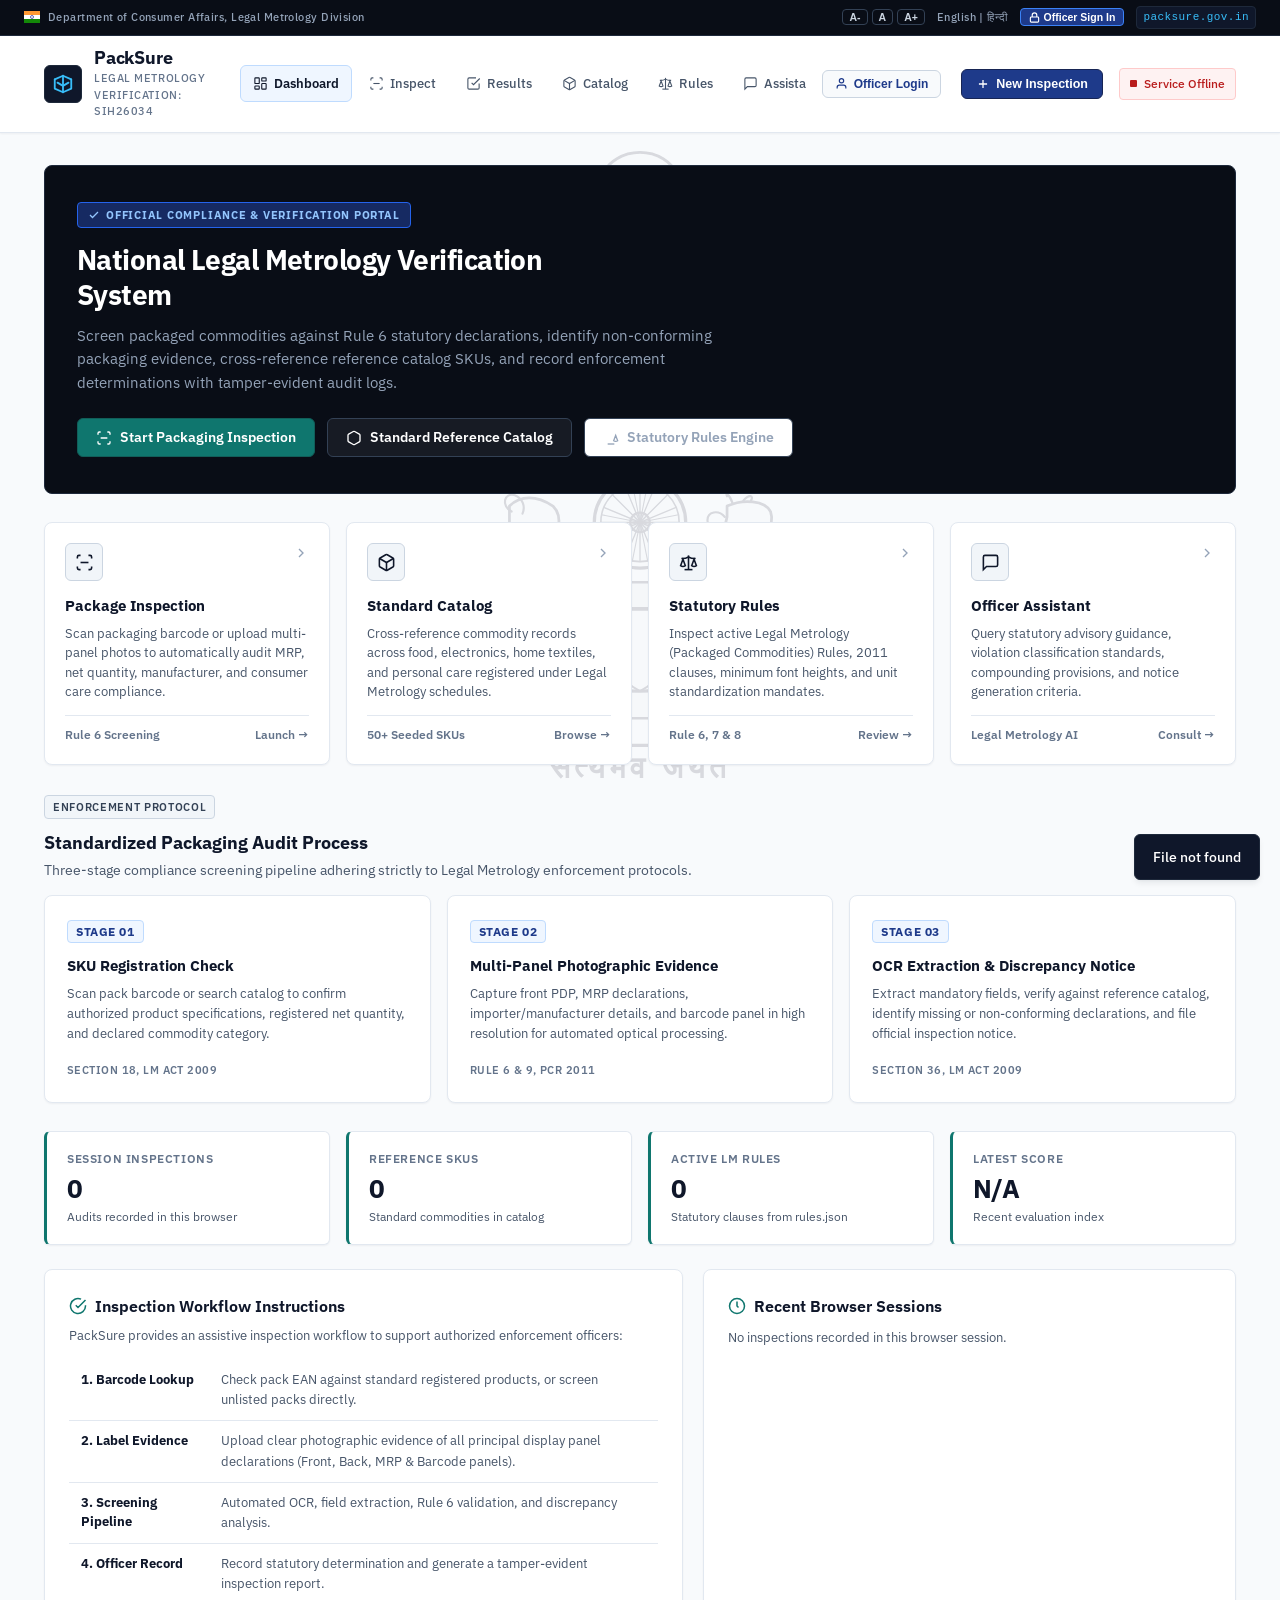
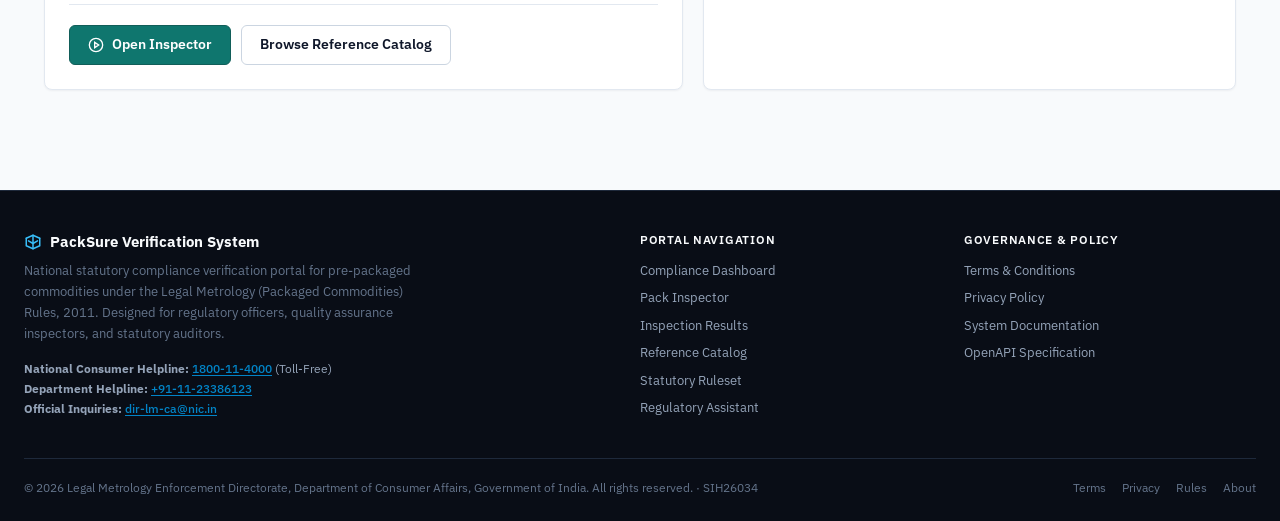
==== commit 5bfdee39: "feat: modernize government portal UI, multi-image evidence capture, and compliance fixes" ====
--- a/index.html
+++ b/index.html
@@ -43,6 +43,12 @@
           <button type="button" class="gov-access-btn" id="fontInc" title="Increase font size" aria-label="Increase font size">A+</button>
         </div>
         <span class="gov-lang-select" aria-label="Language selection">English | हिन्दी</span>
+        <div id="topbarOfficerContainer" style="display:inline-flex;align-items:center;gap:6px;">
+          <button type="button" class="officer-topbar-btn" id="openOfficerAuthBtn" title="Official Government Access">
+            <svg width="11" height="11" viewBox="0 0 24 24" fill="none" stroke="currentColor" stroke-width="2.5"><rect x="3" y="11" width="18" height="11" rx="2" ry="2"></rect><path d="M7 11V7a5 5 0 0 1 10 0v4"></path></svg>
+            Officer Sign In
+          </button>
+        </div>
         <div class="gov-topbar-domain">packsure.gov.in</div>
       </div>
     </div>
@@ -107,7 +113,14 @@
             <svg viewBox="0 0 24 24"><circle cx="12" cy="12" r="10"></circle><line x1="12" y1="16" x2="12" y2="12"></line><line x1="12" y1="8" x2="12.01" y2="8"></line></svg>
             About
           </button>
+          <button data-page="login" id="navLoginBtn">
+            <svg viewBox="0 0 24 24"><path d="M15 3h4a2 2 0 0 1 2 2v14a2 2 0 0 1-2 2h-4"></path><polyline points="10 17 15 12 10 7"></polyline><line x1="15" y1="12" x2="3" y2="12"></line></svg>
+            Officer Portal
+          </button>
         </nav>
+
+        <!-- Dedicated Officer Status & Prominent Logout in Header -->
+        <div id="headerOfficerArea" style="display:inline-flex;align-items:center;gap:8px;"></div>
 
         <button class="btn-header-cta" data-page="inspect" type="button">
           <svg width="14" height="14" viewBox="0 0 24 24" fill="none" stroke="currentColor" stroke-width="2.2"><path d="M12 5v14M5 12h14"/></svg>
@@ -334,6 +347,8 @@
           <p class="lede">Enter the product barcode or choose a reference item from the demo catalog. PackSure performs label compliance screening on both registered and unlisted packaged commodities.</p>
         </div>
 
+        <div id="officerInspectBannerContainer"></div>
+
         <div class="grid-2">
           <div class="card">
             <h2>
@@ -727,6 +742,179 @@
           </table>
         </div>
       </section>
+
+      <!-- PROFESSIONAL OFFICER LOGIN PAGE -->
+      <section id="login" class="page">
+        <div class="login-page-wrap">
+          <div class="login-emblem-header">
+            <svg class="login-emblem-img" viewBox="0 0 100 120" fill="none" xmlns="http://www.w3.org/2000/svg">
+              <path d="M50 8C30 8 16 22 16 42C16 68 50 112 50 112C50 112 84 68 84 42C84 22 70 8 50 8Z" fill="#1e3a8a" opacity="0.12"/>
+              <circle cx="50" cy="38" r="24" stroke="#1e3a8a" stroke-width="3" fill="#ffffff"/>
+              <path d="M50 20V56M32 38H68" stroke="#1e3a8a" stroke-width="2.5"/>
+              <circle cx="50" cy="38" r="10" stroke="#0f766e" stroke-width="2"/>
+            </svg>
+            <div class="badge-tag">Government of India &middot; Department of Consumer Affairs</div>
+            <h1>Legal Metrology Enforcement Officer Portal</h1>
+            <p>Authorized Personnel Access Gate &middot; Section 18 LM Act 2009</p>
+          </div>
+
+          <!-- Active Officer Status (Shown when authenticated) -->
+          <div id="loginActiveOfficerCard" style="display:none" class="active-officer-dashboard">
+            <div class="active-officer-title">Active Authorized Session</div>
+            <div class="active-officer-details">
+              <span id="loginActiveName">Ronak Pandey</span> &middot; Badge <span id="loginActiveBadge">LM-2026-001</span>
+            </div>
+            <div class="active-officer-sub">
+              Jurisdiction: <span id="loginActiveJurisdiction">National Directorate, New Delhi</span> &middot; Provider: <span id="loginActiveProvider">Licensed Gmail</span>
+            </div>
+            <div class="active-officer-actions">
+              <button type="button" class="btn btn-primary" data-page="inspect">
+                <svg viewBox="0 0 24 24"><path d="M3 7V5a2 2 0 0 1 2-2h2"></path><path d="M17 3h2a2 2 0 0 1 2 2v2"></path><path d="M21 17v2a2 2 0 0 1-2 2h-2"></path><path d="M7 21H5a2 2 0 0 1-2-2v-2"></path><path d="M7 12h10"></path></svg>
+                Launch Inspection Terminal
+              </button>
+              <button type="button" class="btn-officer-logout" id="loginPageLogoutBtn" style="padding:10px 18px;font-size:13px;">
+                <svg width="14" height="14" viewBox="0 0 24 24" fill="none" stroke="currentColor" stroke-width="2" style="vertical-align:-2px;margin-right:4px;"><path d="M9 21H5a2 2 0 0 1-2-2V5a2 2 0 0 1 2-2h4"></path><polyline points="16 17 21 12 16 7"></polyline><line x1="21" y1="12" x2="9" y2="12"></line></svg>
+                Sign Out &amp; Switch Officer
+              </button>
+            </div>
+          </div>
+
+          <!-- Main Login Form Card (Shown when logged out) -->
+          <div id="loginFormCard" class="login-card">
+            <div class="officer-statutory-notice">
+              <strong>Statutory Authority &amp; Access Warning</strong>
+              Access to commodity compliance screening, multi-panel label OCR, and inspection notice filing is strictly restricted to designated Legal Metrology Enforcement Officers under Section 18 of the Legal Metrology Act, 2009. Public access is prohibited.
+            </div>
+
+            <!-- Single Sign-On Identity Providers -->
+            <div style="font-size:12.5px;font-weight:700;color:var(--text);text-transform:uppercase;letter-spacing:0.05em;margin-bottom:12px">
+              Select Official Sign-In Method
+            </div>
+
+            <div class="auth-providers-grid">
+              <button type="button" class="auth-provider-btn page-provider-btn" data-email="ronak.pandey@gmail.com" data-provider="gmail" data-name="Ronak Pandey">
+                <div class="auth-provider-icon">
+                  <svg width="22" height="22" viewBox="0 0 24 24">
+                    <path fill="#4285F4" d="M23.745 12.27c0-.7-.06-1.4-.19-2.07H12v4.51h6.6c-.29 1.52-1.14 2.82-2.4 3.68v3.05h3.88c2.27-2.09 3.66-5.17 3.66-9.17z"/>
+                    <path fill="#34A853" d="M12 24c3.24 0 5.95-1.08 7.93-2.91l-3.88-3.05c-1.08.72-2.45 1.16-4.05 1.16-3.12 0-5.77-2.1-6.72-4.93H1.24v3.15C3.26 21.36 7.33 24 12 24z"/>
+                    <path fill="#FBBC05" d="M5.28 14.27c-.25-.72-.38-1.49-.38-2.27s.14-1.55.38-2.27V6.58H1.24C.45 8.16 0 9.94 0 12s.45 3.84 1.24 5.42l4.04-3.15z"/>
+                    <path fill="#EA4335" d="M12 4.75c1.77 0 3.35.61 4.6 1.8l3.42-3.42C17.95 1.19 15.24 0 12 0 7.33 0 3.26 2.64 1.24 6.58l4.04 3.15c.95-2.83 3.6-4.98 6.72-4.98z"/>
+                  </svg>
+                </div>
+                <div>
+                  <div class="auth-provider-title">Licensed Gmail</div>
+                  <div class="auth-provider-sub">Google Workspace for Government</div>
+                </div>
+              </button>
+
+              <button type="button" class="auth-provider-btn page-provider-btn" data-email="vibha.pawar@yahoo.com" data-provider="yahoo" data-name="Vibha Pawar">
+                <div class="auth-provider-icon">
+                  <svg width="22" height="22" viewBox="0 0 24 24" fill="#6001D2">
+                    <path d="M12.5 13.5l4.5-9.5h3.2l-6.2 12.3v7.7h-3V16.3L4.8 4h3.2l4.5 9.5z"/>
+                  </svg>
+                </div>
+                <div>
+                  <div class="auth-provider-title">Yahoo Mail</div>
+                  <div class="auth-provider-sub">Registered Officer Account</div>
+                </div>
+              </button>
+
+              <button type="button" class="auth-provider-btn page-provider-btn" data-email="harsh.nagvekar@icloud.com" data-provider="apple" data-name="Harsh Nagvekar">
+                <div class="auth-provider-icon">
+                  <svg width="22" height="22" viewBox="0 0 24 24" fill="#000000">
+                    <path d="M18.71 19.5c-.83 1.24-1.71 2.45-3.05 2.47-1.34.03-1.77-.79-3.29-.79-1.53 0-2 .77-3.27.82-1.31.05-2.3-1.32-3.14-2.53C4.25 17 2.94 12.45 4.7 9.39c.87-1.52 2.43-2.48 4.12-2.51 1.28-.02 2.5.87 3.29.87.78 0 2.26-1.07 3.81-.91.65.03 2.47.26 3.64 1.98-.09.06-2.17 1.28-2.15 3.81.03 3.02 2.65 4.03 2.68 4.04-.03.07-.42 1.44-1.38 2.83M15.97 6.87c.65-.79 1.1-1.9 1-3.01-.98.04-2.14.65-2.82 1.44-.59.68-1.12 1.79-.98 2.87 1.09.08 2.16-.54 2.8-1.3"/>
+                  </svg>
+                </div>
+                <div>
+                  <div class="auth-provider-title">Apple ID</div>
+                  <div class="auth-provider-sub">Officer Mobile Device Authentication</div>
+                </div>
+              </button>
+
+              <button type="button" class="auth-provider-btn page-provider-btn" data-email="ronak.pandey@gov.in" data-provider="gov" data-name="Ronak Pandey">
+                <div class="auth-provider-icon">
+                  <svg width="22" height="22" viewBox="0 0 24 24" fill="none" stroke="#0f766e" stroke-width="2">
+                    <rect width="20" height="14" x="2" y="5" rx="2"></rect>
+                    <line x1="2" x2="22" y1="10" y2="10"></line>
+                  </svg>
+                </div>
+                <div>
+                  <div class="auth-provider-title">NIC / GOV.IN Portal</div>
+                  <div class="auth-provider-sub">Parichay Single Sign-On Gateway</div>
+                </div>
+              </button>
+            </div>
+
+            <div class="auth-divider">
+              <span>Or verify officer email directly</span>
+            </div>
+
+            <!-- Manual Email Verification Form -->
+            <form id="loginPageOfficerForm" onsubmit="return false;">
+              <div style="display:flex;gap:8px">
+                <input type="email" id="loginPageEmailInput" class="input" placeholder="e.g. ronak.pandey@gmail.com, officer@nic.in" required style="flex:1" />
+                <button type="submit" class="btn btn-primary" id="loginPageSubmitBtn">
+                  Verify Credentials
+                </button>
+              </div>
+              <div class="muted" style="font-size:11.5px;margin-top:6px">
+                Verified against the National Legal Metrology Officer Database. Unlisted credentials automatically dispatched to Central Helpdesk.
+              </div>
+            </form>
+
+            <!-- Dynamic Helpdesk Referral Notice -->
+            <div id="loginPageHelpdeskNotice" style="display:none" class="helpdesk-alert">
+              <div style="font-weight:700;font-size:13.5px;margin-bottom:4px">Access Denied &middot; Credentials Dispatched to Helpdesk</div>
+              <div id="loginPageHelpdeskMsg"></div>
+              <div style="margin-top:6px">
+                <span>Verification Referral Ticket:</span>
+                <span class="helpdesk-ticket-tag" id="loginPageHelpdeskTicket">LM-HLP-000000</span>
+              </div>
+              <div class="muted" style="font-size:11.5px;margin-top:6px;color:#7f1d1d">
+                If you are a newly commissioned enforcement officer, contact the Central Helpdesk at <a href="mailto:dir-lm-ca@nic.in" style="color:#b91c1c;font-weight:700">dir-lm-ca@nic.in</a> with your appointment order.
+              </div>
+            </div>
+
+            <!-- Pre-Authorized Enforcement Officers Roster -->
+            <div class="officer-quick-select-section">
+              <div class="officer-quick-title">
+                <span>Pre-Authorized Enforcement Officers</span>
+                <span style="font-weight:500;font-size:11px;color:var(--text-dim)">(1-Click Demo Evaluation)</span>
+              </div>
+
+              <div class="officer-cards-grid">
+                <button type="button" class="officer-card-btn page-card-btn" data-officer-email="ronak.pandey@gmail.com">
+                  <div class="officer-card-badge">LM-2026-001 &middot; Senior Metrology Officer</div>
+                  <div class="officer-card-name">Ronak Pandey</div>
+                  <div class="officer-card-designation">National Directorate, New Delhi</div>
+                  <div class="officer-card-email">ronak.pandey@gmail.com</div>
+                </button>
+
+                <button type="button" class="officer-card-btn page-card-btn" data-officer-email="himanshu.verma@gmail.com">
+                  <div class="officer-card-badge">LM-2026-002 &middot; Inspector</div>
+                  <div class="officer-card-name">Himanshu Verma</div>
+                  <div class="officer-card-designation">Western Zone, Mumbai</div>
+                  <div class="officer-card-email">himanshu.verma@gmail.com</div>
+                </button>
+
+                <button type="button" class="officer-card-btn page-card-btn" data-officer-email="vibha.pawar@yahoo.com">
+                  <div class="officer-card-badge">LM-2026-003 &middot; Assistant Controller</div>
+                  <div class="officer-card-name">Vibha Pawar</div>
+                  <div class="officer-card-designation">Northern Zone, Chandigarh</div>
+                  <div class="officer-card-email">vibha.pawar@yahoo.com</div>
+                </button>
+
+                <button type="button" class="officer-card-btn page-card-btn" data-officer-email="harsh.nagvekar@icloud.com">
+                  <div class="officer-card-badge">LM-2026-004 &middot; State Specialist</div>
+                  <div class="officer-card-name">Harsh Nagvekar</div>
+                  <div class="officer-card-designation">Southern Zone, Bengaluru</div>
+                  <div class="officer-card-email">harsh.nagvekar@icloud.com</div>
+                </button>
+              </div>
+            </div>
+          </div>
+        </div>
+      </section>
     </main>
 
     <!-- Portal Footer -->
@@ -784,6 +972,162 @@
       </div>
     </footer>
 
+  <!-- Legal Metrology Enforcement Officer Authentication Gate Modal -->
+  <div class="modal-backdrop" id="officerAuthModal" style="display:none" role="dialog" aria-modal="true" aria-labelledby="officerAuthTitle">
+    <div class="modal-box officer-modal-box">
+      <div class="modal-header" style="background:#090d16;color:#ffffff;border-bottom:1px solid #1e293b">
+        <div style="display:flex;align-items:center;gap:10px">
+          <svg width="20" height="20" viewBox="0 0 24 24" fill="none" stroke="#38bdf8" stroke-width="2"><path d="M12 22s8-4 8-10V5l-8-3-8 3v7c0 6 8 10 8 10z"></path></svg>
+          <div>
+            <div style="font-size:11px;font-weight:700;color:#94a3b8;text-transform:uppercase;letter-spacing:0.06em">Government of India &middot; Department of Consumer Affairs</div>
+            <div id="officerAuthTitle" style="font-weight:700;font-size:15px;color:#ffffff">Officer Verification Gate</div>
+          </div>
+        </div>
+        <button type="button" class="modal-close" id="closeOfficerAuthBtn" aria-label="Close" style="color:#94a3b8">
+          <svg viewBox="0 0 24 24"><line x1="18" y1="6" x2="6" y2="18"></line><line x1="6" y1="6" x2="18" y2="18"></line></svg>
+        </button>
+      </div>
+
+      <div class="officer-modal-body">
+        <div class="officer-statutory-notice">
+          <strong>Restricted Government Portal &middot; Official Access Only</strong>
+          Under Section 18 of the Legal Metrology Act, 2009, packaged commodity screening, OCR extraction, and statutory violation notices are reserved strictly for authorized Legal Metrology Enforcement Officers. Public access is prohibited.
+        </div>
+
+        <!-- Identity Providers Grid (Gmail, Yahoo, Apple ID, NIC / GOV.IN) -->
+        <div style="font-size:12px;font-weight:700;color:var(--text-muted);text-transform:uppercase;letter-spacing:0.05em;margin-bottom:10px">
+          Sign In with Licensed Government / Officer Identity
+        </div>
+
+        <div class="auth-providers-grid">
+          <button type="button" class="auth-provider-btn" id="providerGmailBtn" data-provider="gmail">
+            <div class="auth-provider-icon">
+              <!-- Google / Gmail SVG -->
+              <svg width="22" height="22" viewBox="0 0 24 24">
+                <path fill="#4285F4" d="M23.745 12.27c0-.7-.06-1.4-.19-2.07H12v4.51h6.6c-.29 1.52-1.14 2.82-2.4 3.68v3.05h3.88c2.27-2.09 3.66-5.17 3.66-9.17z"/>
+                <path fill="#34A853" d="M12 24c3.24 0 5.95-1.08 7.93-2.91l-3.88-3.05c-1.08.72-2.45 1.16-4.05 1.16-3.12 0-5.77-2.1-6.72-4.93H1.24v3.15C3.26 21.36 7.33 24 12 24z"/>
+                <path fill="#FBBC05" d="M5.28 14.27c-.25-.72-.38-1.49-.38-2.27s.14-1.55.38-2.27V6.58H1.24C.45 8.16 0 9.94 0 12s.45 3.84 1.24 5.42l4.04-3.15z"/>
+                <path fill="#EA4335" d="M12 4.75c1.77 0 3.35.61 4.6 1.8l3.42-3.42C17.95 1.19 15.24 0 12 0 7.33 0 3.26 2.64 1.24 6.58l4.04 3.15c.95-2.83 3.6-4.98 6.72-4.98z"/>
+              </svg>
+            </div>
+            <div>
+              <div class="auth-provider-title">Licensed Gmail</div>
+              <div class="auth-provider-sub">Google Workspace / Gov</div>
+            </div>
+          </button>
+
+          <button type="button" class="auth-provider-btn" id="providerYahooBtn" data-provider="yahoo">
+            <div class="auth-provider-icon">
+              <!-- Yahoo SVG -->
+              <svg width="22" height="22" viewBox="0 0 24 24" fill="#6001D2">
+                <path d="M12.5 13.5l4.5-9.5h3.2l-6.2 12.3v7.7h-3V16.3L4.8 4h3.2l4.5 9.5z"/>
+              </svg>
+            </div>
+            <div>
+              <div class="auth-provider-title">Yahoo Mail</div>
+              <div class="auth-provider-sub">Registered Officer ID</div>
+            </div>
+          </button>
+
+          <button type="button" class="auth-provider-btn" id="providerAppleBtn" data-provider="apple">
+            <div class="auth-provider-icon">
+              <!-- Apple SVG -->
+              <svg width="22" height="22" viewBox="0 0 24 24" fill="#000000">
+                <path d="M18.71 19.5c-.83 1.24-1.71 2.45-3.05 2.47-1.34.03-1.77-.79-3.29-.79-1.53 0-2 .77-3.27.82-1.31.05-2.3-1.32-3.14-2.53C4.25 17 2.94 12.45 4.7 9.39c.87-1.52 2.43-2.48 4.12-2.51 1.28-.02 2.5.87 3.29.87.78 0 2.26-1.07 3.81-.91.65.03 2.47.26 3.64 1.98-.09.06-2.17 1.28-2.15 3.81.03 3.02 2.65 4.03 2.68 4.04-.03.07-.42 1.44-1.38 2.83M15.97 6.87c.65-.79 1.1-1.9 1-3.01-.98.04-2.14.65-2.82 1.44-.59.68-1.12 1.79-.98 2.87 1.09.08 2.16-.54 2.8-1.3"/>
+              </svg>
+            </div>
+            <div>
+              <div class="auth-provider-title">Apple ID</div>
+              <div class="auth-provider-sub">iCloud / Officer Device</div>
+            </div>
+          </button>
+
+          <button type="button" class="auth-provider-btn" id="providerGovBtn" data-provider="gov">
+            <div class="auth-provider-icon">
+              <!-- NIC / GOV SVG -->
+              <svg width="22" height="22" viewBox="0 0 24 24" fill="none" stroke="#0f766e" stroke-width="2">
+                <rect width="20" height="14" x="2" y="5" rx="2"></rect>
+                <line x1="2" x2="22" y1="10" y2="10"></line>
+              </svg>
+            </div>
+            <div>
+              <div class="auth-provider-title">NIC / GOV.IN Portal</div>
+              <div class="auth-provider-sub">Parichay / Jan Parichay</div>
+            </div>
+          </button>
+        </div>
+
+        <div class="auth-divider">
+          <span>Or verify official email directly</span>
+        </div>
+
+        <!-- Manual Email Verification Form -->
+        <form id="officerVerifyForm" onsubmit="return false;">
+          <div style="display:flex;gap:8px">
+            <input type="email" id="officerEmailInput" class="input" placeholder="e.g. rajesh.sharma@gmail.com, officer@nic.in" required style="flex:1" />
+            <button type="submit" class="btn btn-primary" id="submitOfficerVerifyBtn">
+              Verify Credentials
+            </button>
+          </div>
+          <div class="muted" style="font-size:11.5px;margin-top:6px">
+            Cross-referenced against the National Legal Metrology Officer Database in real-time.
+          </div>
+        </form>
+
+        <!-- Dynamic Helpdesk Referral Alert (Shows if email not found) -->
+        <div id="officerHelpdeskNotice" style="display:none" class="helpdesk-alert">
+          <div style="font-weight:700;font-size:13.5px;margin-bottom:4px">Access Denied &middot; Dispatched to Helpdesk</div>
+          <div id="officerHelpdeskMessage"></div>
+          <div style="margin-top:6px">
+            <span>Referral Ticket:</span>
+            <span class="helpdesk-ticket-tag" id="officerHelpdeskTicket">LM-HLP-000000</span>
+          </div>
+          <div class="muted" style="font-size:11.5px;margin-top:6px;color:#7f1d1d">
+            The Directorate Helpdesk has logged this identifier. If you are an active enforcement officer, please contact <a href="mailto:dir-lm-ca@nic.in" style="color:#b91c1c;font-weight:700">dir-lm-ca@nic.in</a>.
+          </div>
+        </div>
+
+        <!-- Pre-Authorized Reference Officers (Quick Demo Access) -->
+        <div class="officer-quick-select-section">
+          <div class="officer-quick-title">
+            <span>Pre-Authorized Test Officers</span>
+            <span style="font-weight:500;font-size:11px;color:var(--text-dim)">(1-Click Instant Evaluation)</span>
+          </div>
+
+          <div class="officer-cards-grid" id="officerDemoCardsGrid">
+            <button type="button" class="officer-card-btn" data-officer-email="ronak.pandey@gmail.com">
+              <div class="officer-card-badge">LM-2026-001 &middot; Senior Metrology Officer</div>
+              <div class="officer-card-name">Ronak Pandey</div>
+              <div class="officer-card-designation">National Directorate, New Delhi</div>
+              <div class="officer-card-email">ronak.pandey@gmail.com</div>
+            </button>
+
+            <button type="button" class="officer-card-btn" data-officer-email="himanshu.verma@gmail.com">
+              <div class="officer-card-badge">LM-2026-002 &middot; Inspector</div>
+              <div class="officer-card-name">Himanshu Verma</div>
+              <div class="officer-card-designation">Western Zone, Mumbai</div>
+              <div class="officer-card-email">himanshu.verma@gmail.com</div>
+            </button>
+
+            <button type="button" class="officer-card-btn" data-officer-email="vibha.pawar@yahoo.com">
+              <div class="officer-card-badge">LM-2026-003 &middot; Assistant Controller</div>
+              <div class="officer-card-name">Vibha Pawar</div>
+              <div class="officer-card-designation">Northern Zone, Chandigarh</div>
+              <div class="officer-card-email">vibha.pawar@yahoo.com</div>
+            </button>
+
+            <button type="button" class="officer-card-btn" data-officer-email="harsh.nagvekar@icloud.com">
+              <div class="officer-card-badge">LM-2026-004 &middot; State Specialist</div>
+              <div class="officer-card-name">Harsh Nagvekar</div>
+              <div class="officer-card-designation">Southern Zone, Bengaluru</div>
+              <div class="officer-card-email">harsh.nagvekar@icloud.com</div>
+            </button>
+          </div>
+        </div>
+      </div>
+    </div>
+  </div>
+
   <!-- Camera Barcode & Multi-Photo Label Scanner Modal -->
   <div class="modal-backdrop" id="cameraModal" style="display:none">
     <div class="modal-box">
--- a/frontend/styles.css
+++ b/frontend/styles.css
@@ -1424,9 +1424,437 @@
 }
 
 .modal-close:hover {
+  background: var(--line);
   color: var(--text);
-  background: #e2e8f0;
-}
+}
+
+/* Officer Topbar Indicators */
+.officer-topbar-btn {
+  background: #1e3a8a;
+  border: 1px solid #3b82f6;
+  color: #ffffff;
+  font-size: 10.5px;
+  font-weight: 600;
+  padding: 2px 8px;
+  border-radius: var(--radius-sm);
+  cursor: pointer;
+  display: inline-flex;
+  align-items: center;
+  gap: 4px;
+  transition: background-color 0.12s ease;
+}
+
+.officer-topbar-btn:hover {
+  background: #1d4ed8;
+}
+
+.officer-topbar-active {
+  display: inline-flex;
+  align-items: center;
+  gap: 5px;
+  background: rgba(16, 185, 129, 0.15);
+  border: 1px solid #059669;
+  color: #34d399;
+  font-size: 10.5px;
+  font-weight: 600;
+  padding: 2px 8px;
+  border-radius: var(--radius-sm);
+}
+
+.officer-logout-btn {
+  background: transparent;
+  border: 1px solid #475569;
+  color: #94a3b8;
+  font-size: 10px;
+  padding: 2px 6px;
+  border-radius: var(--radius-sm);
+  cursor: pointer;
+  transition: all 0.12s ease;
+}
+
+.officer-logout-btn:hover {
+  background: #334155;
+  color: #ffffff;
+}
+
+/* Officer Access Gate Modal & Provider Buttons */
+.modal-box.officer-modal-box {
+  max-width: 660px;
+  max-height: 90vh;
+  display: flex;
+  flex-direction: column;
+}
+
+.officer-modal-body {
+  padding: 22px 24px;
+  overflow-y: auto;
+}
+
+.officer-statutory-notice {
+  background: #fffbeb;
+  border: 1px solid #fde68a;
+  border-left: 4px solid #d97706;
+  border-radius: var(--radius-md);
+  padding: 12px 14px;
+  margin-bottom: 20px;
+  font-size: 12.5px;
+  color: #92400e;
+  line-height: 1.55;
+}
+
+.officer-statutory-notice strong {
+  display: block;
+  font-size: 12px;
+  text-transform: uppercase;
+  letter-spacing: 0.04em;
+  margin-bottom: 4px;
+  color: #b45309;
+}
+
+.auth-providers-grid {
+  display: grid;
+  grid-template-columns: repeat(2, 1fr);
+  gap: 10px;
+  margin-bottom: 20px;
+}
+
+.auth-provider-btn {
+  display: flex;
+  align-items: center;
+  gap: 10px;
+  padding: 10px 14px;
+  background: #ffffff;
+  border: 1px solid var(--line-strong);
+  border-radius: var(--radius-md);
+  cursor: pointer;
+  text-align: left;
+  transition: all 0.14s ease;
+  font-family: inherit;
+}
+
+.auth-provider-btn:hover {
+  border-color: #0f172a;
+  background: #f8fafc;
+  transform: translateY(-1px);
+  box-shadow: var(--shadow-sm);
+}
+
+.auth-provider-icon {
+  width: 28px;
+  height: 28px;
+  display: flex;
+  align-items: center;
+  justify-content: center;
+  flex-shrink: 0;
+}
+
+.auth-provider-title {
+  font-size: 13px;
+  font-weight: 600;
+  color: #0f172a;
+  line-height: 1.2;
+}
+
+.auth-provider-sub {
+  font-size: 11px;
+  color: var(--text-dim);
+  margin-top: 2px;
+}
+
+.auth-divider {
+  display: flex;
+  align-items: center;
+  text-align: center;
+  color: var(--text-dim);
+  font-size: 11.5px;
+  text-transform: uppercase;
+  letter-spacing: 0.05em;
+  margin: 18px 0;
+}
+
+.auth-divider::before,
+.auth-divider::after {
+  content: '';
+  flex: 1;
+  border-bottom: 1px solid var(--line);
+}
+
+.auth-divider span {
+  padding: 0 10px;
+}
+
+.officer-quick-select-section {
+  margin-top: 18px;
+  border-top: 1px solid var(--line);
+  padding-top: 16px;
+}
+
+.officer-quick-title {
+  font-size: 12px;
+  font-weight: 700;
+  color: var(--text-muted);
+  text-transform: uppercase;
+  letter-spacing: 0.05em;
+  margin-bottom: 10px;
+  display: flex;
+  justify-content: space-between;
+  align-items: center;
+}
+
+.officer-cards-grid {
+  display: grid;
+  grid-template-columns: repeat(2, 1fr);
+  gap: 10px;
+}
+
+.officer-card-btn {
+  background: #f8fafc;
+  border: 1px solid var(--line);
+  border-radius: var(--radius-md);
+  padding: 10px 12px;
+  cursor: pointer;
+  text-align: left;
+  transition: all 0.12s ease;
+  font-family: inherit;
+}
+
+.officer-card-btn:hover {
+  background: #eff6ff;
+  border-color: #93c5fd;
+  transform: translateY(-1px);
+}
+
+.officer-card-badge {
+  font-size: 10.5px;
+  font-weight: 700;
+  color: var(--navy);
+  letter-spacing: 0.04em;
+}
+
+.officer-card-name {
+  font-size: 13px;
+  font-weight: 600;
+  color: #0f172a;
+  margin: 2px 0;
+}
+
+.officer-card-designation {
+  font-size: 11px;
+  color: var(--text-muted);
+  white-space: nowrap;
+  overflow: hidden;
+  text-overflow: ellipsis;
+}
+
+.officer-card-email {
+  font-size: 10.5px;
+  color: var(--text-dim);
+  font-family: monospace;
+  margin-top: 3px;
+}
+
+.helpdesk-alert {
+  background: #fef2f2;
+  border: 1px solid #fecaca;
+  border-left: 4px solid #dc2626;
+  border-radius: var(--radius-md);
+  padding: 14px;
+  margin-top: 16px;
+  font-size: 13px;
+  line-height: 1.55;
+  color: #991b1b;
+}
+
+.helpdesk-ticket-tag {
+  display: inline-block;
+  background: #ffffff;
+  border: 1px solid #f87171;
+  color: #b91c1c;
+  font-weight: 700;
+  font-family: monospace;
+  padding: 2px 8px;
+  border-radius: var(--radius-sm);
+  margin: 6px 0;
+}
+
+.officer-inspect-banner {
+  background: #090d16;
+  border: 1px solid #1e293b;
+  border-radius: var(--radius-md);
+  padding: 12px 18px;
+  margin-bottom: 20px;
+  display: flex;
+  align-items: center;
+  justify-content: space-between;
+  flex-wrap: wrap;
+  gap: 10px;
+  color: #cbd5e1;
+  font-size: 13px;
+}
+
+.officer-inspect-banner strong {
+  color: #ffffff;
+}
+
+.officer-inspect-banner .badge {
+  background: #1e3a8a;
+  color: #93c5fd;
+  border: 1px solid #2563eb;
+  padding: 2px 6px;
+  border-radius: var(--radius-sm);
+  font-size: 11px;
+  font-weight: 600;
+}
+
+/* Header Officer Status & Logout Controls */
+.header-officer-pill {
+  display: inline-flex;
+  align-items: center;
+  gap: 8px;
+  background: #f1f5f9;
+  border: 1px solid #cbd5e1;
+  padding: 4px 10px;
+  border-radius: var(--radius-md);
+  font-size: 12.5px;
+  font-weight: 500;
+  color: #0f172a;
+}
+
+.header-officer-pill .officer-name {
+  font-weight: 700;
+  color: #0f172a;
+}
+
+.header-officer-pill .officer-badge-tag {
+  background: #1e3a8a;
+  color: #ffffff;
+  font-size: 10px;
+  font-weight: 700;
+  padding: 1px 6px;
+  border-radius: var(--radius-sm);
+  letter-spacing: 0.04em;
+}
+
+.btn-officer-logout {
+  background: #fee2e2;
+  border: 1px solid #f87171;
+  color: #b91c1c;
+  font-size: 11px;
+  font-weight: 700;
+  padding: 3px 9px;
+  border-radius: var(--radius-sm);
+  cursor: pointer;
+  transition: all 0.12s ease;
+  margin-left: 4px;
+}
+
+.btn-officer-logout:hover {
+  background: #ef4444;
+  color: #ffffff;
+  border-color: #dc2626;
+}
+
+.btn-header-login {
+  background: #f8fafc;
+  border: 1px solid var(--line-strong);
+  color: var(--navy);
+  font-size: 12px;
+  font-weight: 600;
+  padding: 6px 12px;
+  border-radius: var(--radius-md);
+  cursor: pointer;
+  display: inline-flex;
+  align-items: center;
+  gap: 6px;
+  transition: all 0.12s ease;
+  white-space: nowrap;
+}
+
+.btn-header-login:hover {
+  background: #eff6ff;
+  border-color: #3b82f6;
+  color: #1e40af;
+}
+
+/* Professional Full Login Page */
+.login-page-wrap {
+  max-width: 800px;
+  margin: 10px auto 40px;
+}
+
+.login-emblem-header {
+  text-align: center;
+  margin-bottom: 24px;
+}
+
+.login-emblem-img {
+  width: 58px;
+  height: auto;
+  margin-bottom: 10px;
+  filter: contrast(1.1);
+}
+
+.login-emblem-header h1 {
+  font-size: 22px;
+  font-weight: 800;
+  color: #0f172a;
+  letter-spacing: -0.01em;
+}
+
+.login-emblem-header p {
+  font-size: 12px;
+  color: var(--text-muted);
+  margin-top: 4px;
+  text-transform: uppercase;
+  letter-spacing: 0.05em;
+  font-weight: 600;
+}
+
+.login-card {
+  background: #ffffff;
+  border: 1px solid var(--line-strong);
+  border-radius: var(--radius-lg);
+  box-shadow: var(--shadow-md);
+  padding: 28px 32px;
+}
+
+.active-officer-dashboard {
+  background: #ecfdf5;
+  border: 1px solid #a7f3d0;
+  border-left: 4px solid #10b981;
+  border-radius: var(--radius-md);
+  padding: 20px 24px;
+  margin-bottom: 24px;
+}
+
+.active-officer-title {
+  font-size: 12px;
+  font-weight: 700;
+  color: #047857;
+  text-transform: uppercase;
+  letter-spacing: 0.05em;
+  margin-bottom: 6px;
+}
+
+.active-officer-details {
+  font-size: 16px;
+  font-weight: 700;
+  color: #065f46;
+  margin-bottom: 6px;
+}
+
+.active-officer-sub {
+  font-size: 13px;
+  color: #047857;
+  margin-bottom: 16px;
+}
+
+.active-officer-actions {
+  display: flex;
+  gap: 12px;
+  flex-wrap: wrap;
+}
+
 
 .modal-close svg {
   width: 18px;
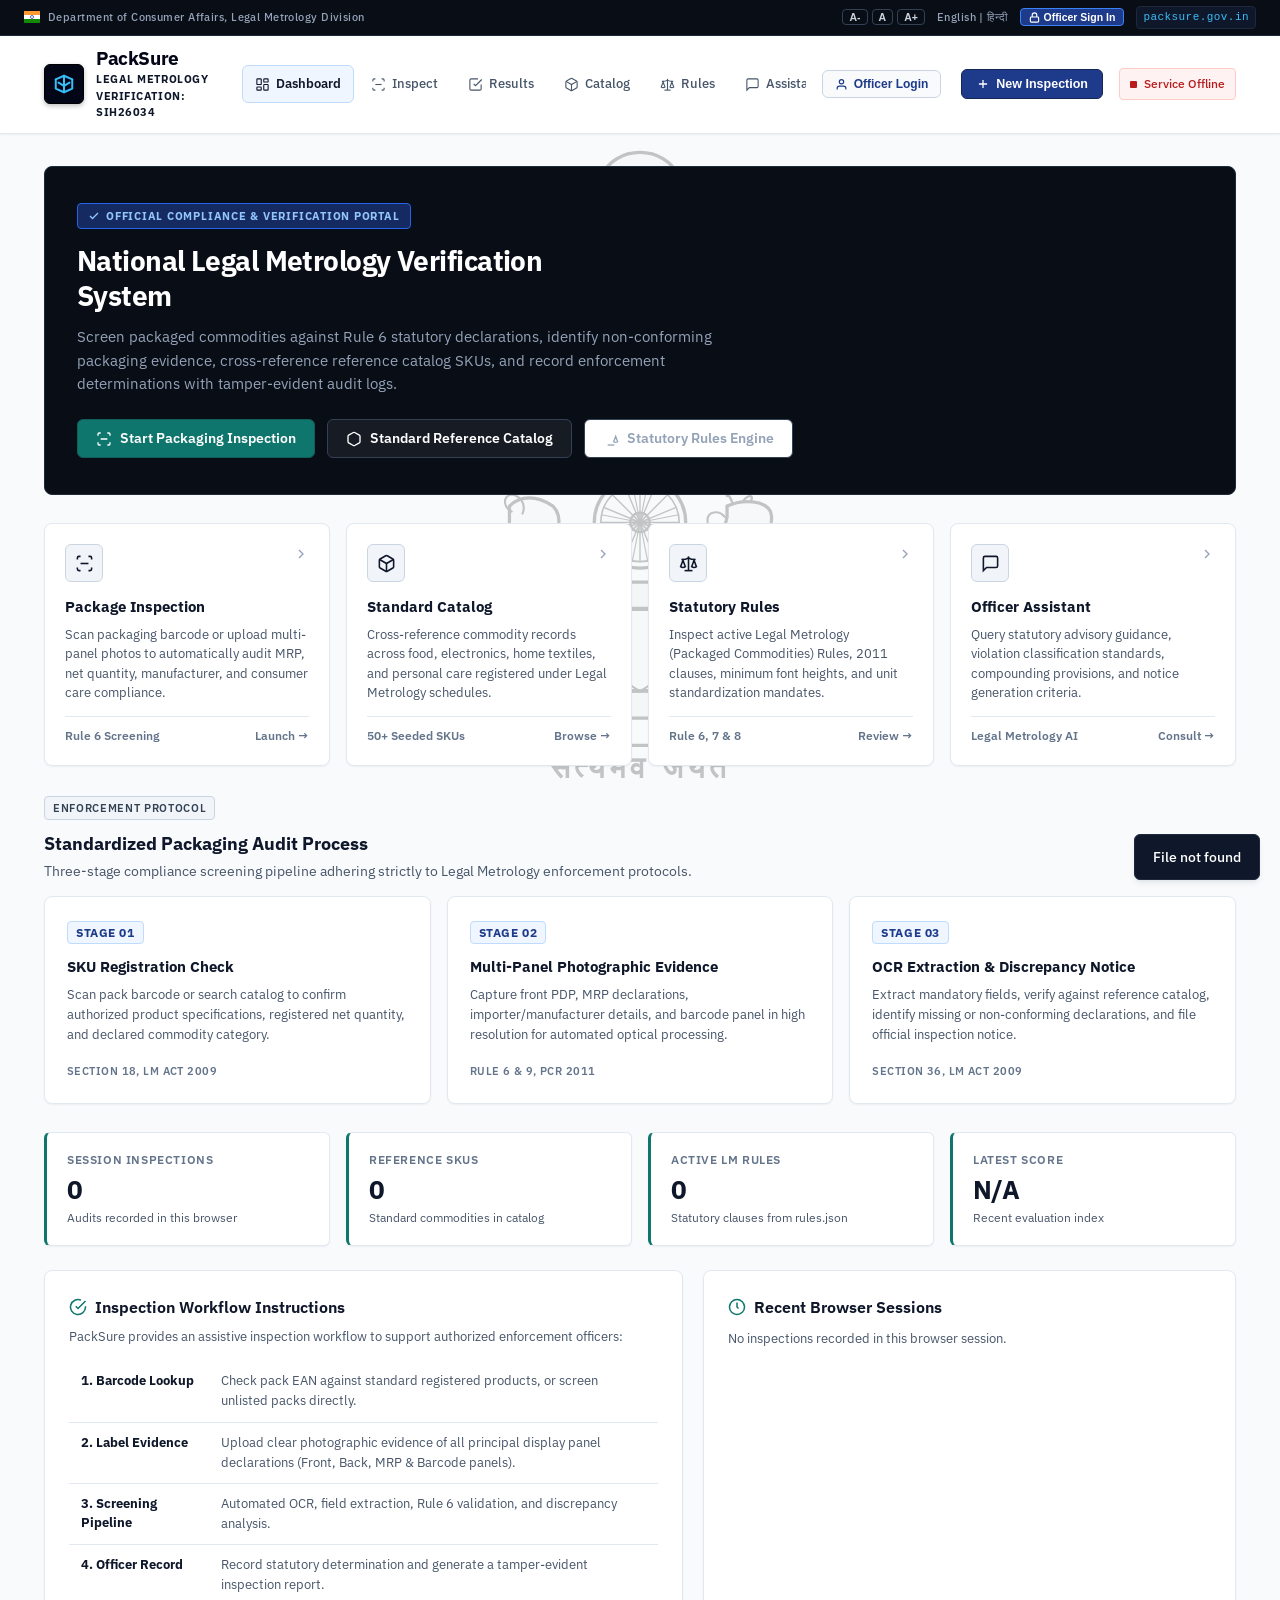
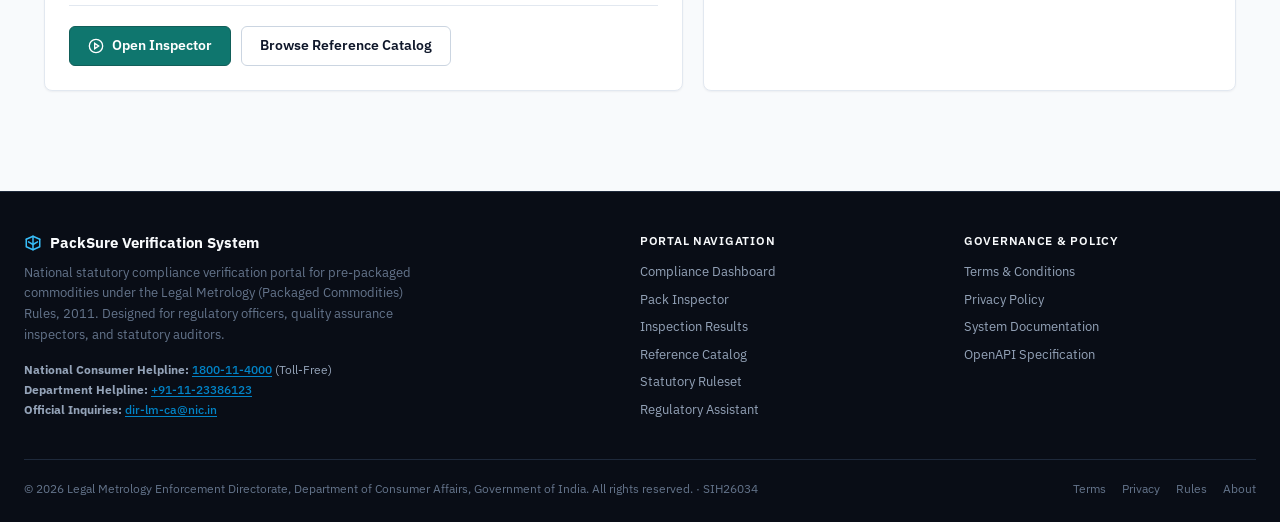
==== commit d1d7d3e6: "fix(ui): mobile responsive results page and darkened brand logo" ====
--- a/index.html
+++ b/index.html
@@ -18,7 +18,7 @@
   <link rel="preconnect" href="https://fonts.googleapis.com" />
   <link rel="preconnect" href="https://fonts.gstatic.com" crossorigin />
   <link href="https://fonts.googleapis.com/css2?family=IBM+Plex+Sans:wght@400;500;600;700&display=swap" rel="stylesheet" />
-  <link rel="stylesheet" href="./frontend/styles.css?v=7" />
+  <link rel="stylesheet" href="./frontend/styles.css?v=8" />
 </head>
 <body>
   <!-- Sovereign State Emblem Watermark -->
--- a/frontend/styles.css
+++ b/frontend/styles.css
@@ -63,7 +63,7 @@
   position: relative;
 }
 
-/* Sovereign Background Emblem Watermark (Darker & Visible) */
+/* Sovereign Background Emblem Watermark (Darker, Sharper & Distinct) */
 .emblem-watermark {
   position: fixed;
   top: 52%;
@@ -75,8 +75,8 @@
   background-repeat: no-repeat;
   background-position: center;
   background-size: contain;
-  opacity: 0.13;
-  filter: contrast(1.15);
+  opacity: 0.22;
+  filter: contrast(1.4) brightness(0.6);
   pointer-events: none;
   z-index: 0;
 }
@@ -193,30 +193,35 @@
 }
 
 .brand-mark {
-  width: 38px;
-  height: 38px;
+  width: 40px;
+  height: 40px;
   border-radius: var(--radius-md);
   display: flex;
   align-items: center;
   justify-content: center;
-  background: #0f172a;
+  background: #020617;
   color: #38bdf8;
   flex-shrink: 0;
-  border: 1px solid #1e293b;
+  border: 1.5px solid #000000;
+  box-shadow: 0 2px 5px rgba(0, 0, 0, 0.25);
+}
+
+.brand-mark svg {
+  stroke-width: 2.2;
 }
 
 .brand-title {
-  font-size: 18px;
-  font-weight: 700;
-  letter-spacing: -0.01em;
-  color: #0f172a;
+  font-size: 19px;
+  font-weight: 800;
+  letter-spacing: -0.02em;
+  color: #020617;
   line-height: 1.15;
 }
 
 .brand-subtitle {
   display: block;
-  color: var(--text-dim);
-  font-weight: 500;
+  color: #0f172a;
+  font-weight: 700;
   font-size: 11px;
   letter-spacing: 0.05em;
   text-transform: uppercase;
@@ -1030,10 +1035,11 @@
   flex-direction: column;
   align-items: center;
   justify-content: center;
-  background: #0f172a;
+  background: #020617;
   color: #ffffff;
   flex-shrink: 0;
   border: 1px solid #1e293b;
+  box-shadow: 0 2px 6px rgba(15, 23, 42, 0.12);
 }
 
 .score-box-val {
@@ -1058,7 +1064,9 @@
   overflow-x: auto;
   -webkit-overflow-scrolling: touch;
   margin: 10px 0;
-  border-radius: var(--radius-md);
+  border: 1px solid var(--line);
+  border-radius: var(--radius-md);
+  background: #ffffff;
 }
 
 /* Clickable Contact Telephony & Mailto Links */
@@ -1078,7 +1086,7 @@
   width: 100%;
   border-collapse: collapse;
   font-size: 13px;
-  margin-top: 8px;
+  margin-top: 0;
 }
 
 th, td {
@@ -1086,15 +1094,17 @@
   padding: 10px 12px;
   border-bottom: 1px solid var(--line);
   vertical-align: top;
+  line-height: 1.5;
 }
 
 th {
   background: var(--bg-subtle);
-  color: var(--text-dim);
-  font-weight: 600;
+  color: #334155;
+  font-weight: 700;
   text-transform: uppercase;
   font-size: 11px;
   letter-spacing: 0.05em;
+  white-space: nowrap;
 }
 
 tbody tr:hover {
@@ -1129,6 +1139,13 @@
   display: flex;
   flex-direction: column;
   gap: 6px;
+  min-width: 0;
+  overflow-wrap: anywhere;
+  word-break: break-word;
+}
+
+.product-item a {
+  word-break: break-all;
 }
 
 .product-item h3 {
@@ -1788,16 +1805,16 @@
 }
 
 .login-emblem-img {
-  width: 58px;
+  width: 62px;
   height: auto;
-  margin-bottom: 10px;
-  filter: contrast(1.1);
+  margin-bottom: 12px;
+  filter: contrast(1.35) brightness(0.8);
 }
 
 .login-emblem-header h1 {
   font-size: 22px;
   font-weight: 800;
-  color: #0f172a;
+  color: #020617;
   letter-spacing: -0.01em;
 }
 
@@ -1940,10 +1957,14 @@
     gap: 10px;
   }
   .brand-title {
-    font-size: 16px;
+    font-size: 17px;
+    font-weight: 800;
+    color: #020617;
   }
   .brand-subtitle {
     font-size: 10px;
+    font-weight: 700;
+    color: #0f172a;
   }
   .nav-toggle {
     display: flex;
@@ -2056,9 +2077,114 @@
     grid-template-columns: 1fr;
     gap: 12px;
   }
+
+  /* Results Page Mobile Optimizations */
+  .score-card {
+    flex-direction: column;
+    align-items: stretch;
+    gap: 16px;
+    text-align: center;
+    padding: 20px 16px;
+  }
+  .score-box {
+    margin: 0 auto;
+    width: 104px;
+    height: 104px;
+    box-shadow: 0 4px 12px rgba(15, 23, 42, 0.15);
+  }
+  .score-box-val {
+    font-size: 34px;
+  }
+  .score-card h2 {
+    font-size: 18px;
+    justify-content: center;
+    text-align: center;
+    margin-top: 4px;
+  }
+  .score-card p.muted {
+    text-align: center;
+    max-width: 100%;
+  }
+  .score-card .row {
+    flex-direction: column;
+    width: 100%;
+    gap: 10px;
+    margin-top: 14px;
+  }
+  .score-card .row > * {
+    width: 100%;
+    flex: 1 1 100%;
+    justify-content: center;
+    text-align: center;
+  }
+  #results .btn,
+  #results .btn-primary,
+  #results .btn-gold,
+  #results .btn-ghost {
+    width: 100%;
+    justify-content: center;
+  }
+  #results select#determination {
+    max-width: 100%;
+    text-overflow: ellipsis;
+  }
+  #results #reviewBtn {
+    width: 100%;
+    justify-content: center;
+    min-height: 46px;
+  }
+  .list-item {
+    flex-direction: column;
+    align-items: flex-start;
+    gap: 8px;
+    padding: 12px 0;
+  }
+  .list-item > div:first-child {
+    width: 100%;
+  }
+  .list-item .status-tag {
+    align-self: flex-start;
+  }
+  .table-responsive {
+    box-shadow: inset -8px 0 8px -8px rgba(0, 0, 0, 0.12);
+  }
+  .table-responsive table {
+    min-width: 440px;
+    font-size: 12.5px;
+  }
+  .table-responsive th,
+  .table-responsive td {
+    padding: 8px 10px;
+  }
+  #catalogCategoryFilter {
+    width: 100% !important;
+    min-width: 0 !important;
+  }
+  .auth-providers-grid,
+  .officer-cards-grid {
+    grid-template-columns: 1fr;
+  }
 }
 
 @media (max-width: 480px) {
+  .gov-topbar-actions {
+    flex-wrap: wrap;
+    gap: 6px;
+    width: 100%;
+  }
+  .gov-topbar-domain {
+    display: none;
+  }
+  .score-box {
+    width: 96px;
+    height: 96px;
+  }
+  .score-box-val {
+    font-size: 30px;
+  }
+  .score-card {
+    padding: 16px 12px;
+  }
   .service-grid {
     grid-template-columns: 1fr;
   }
